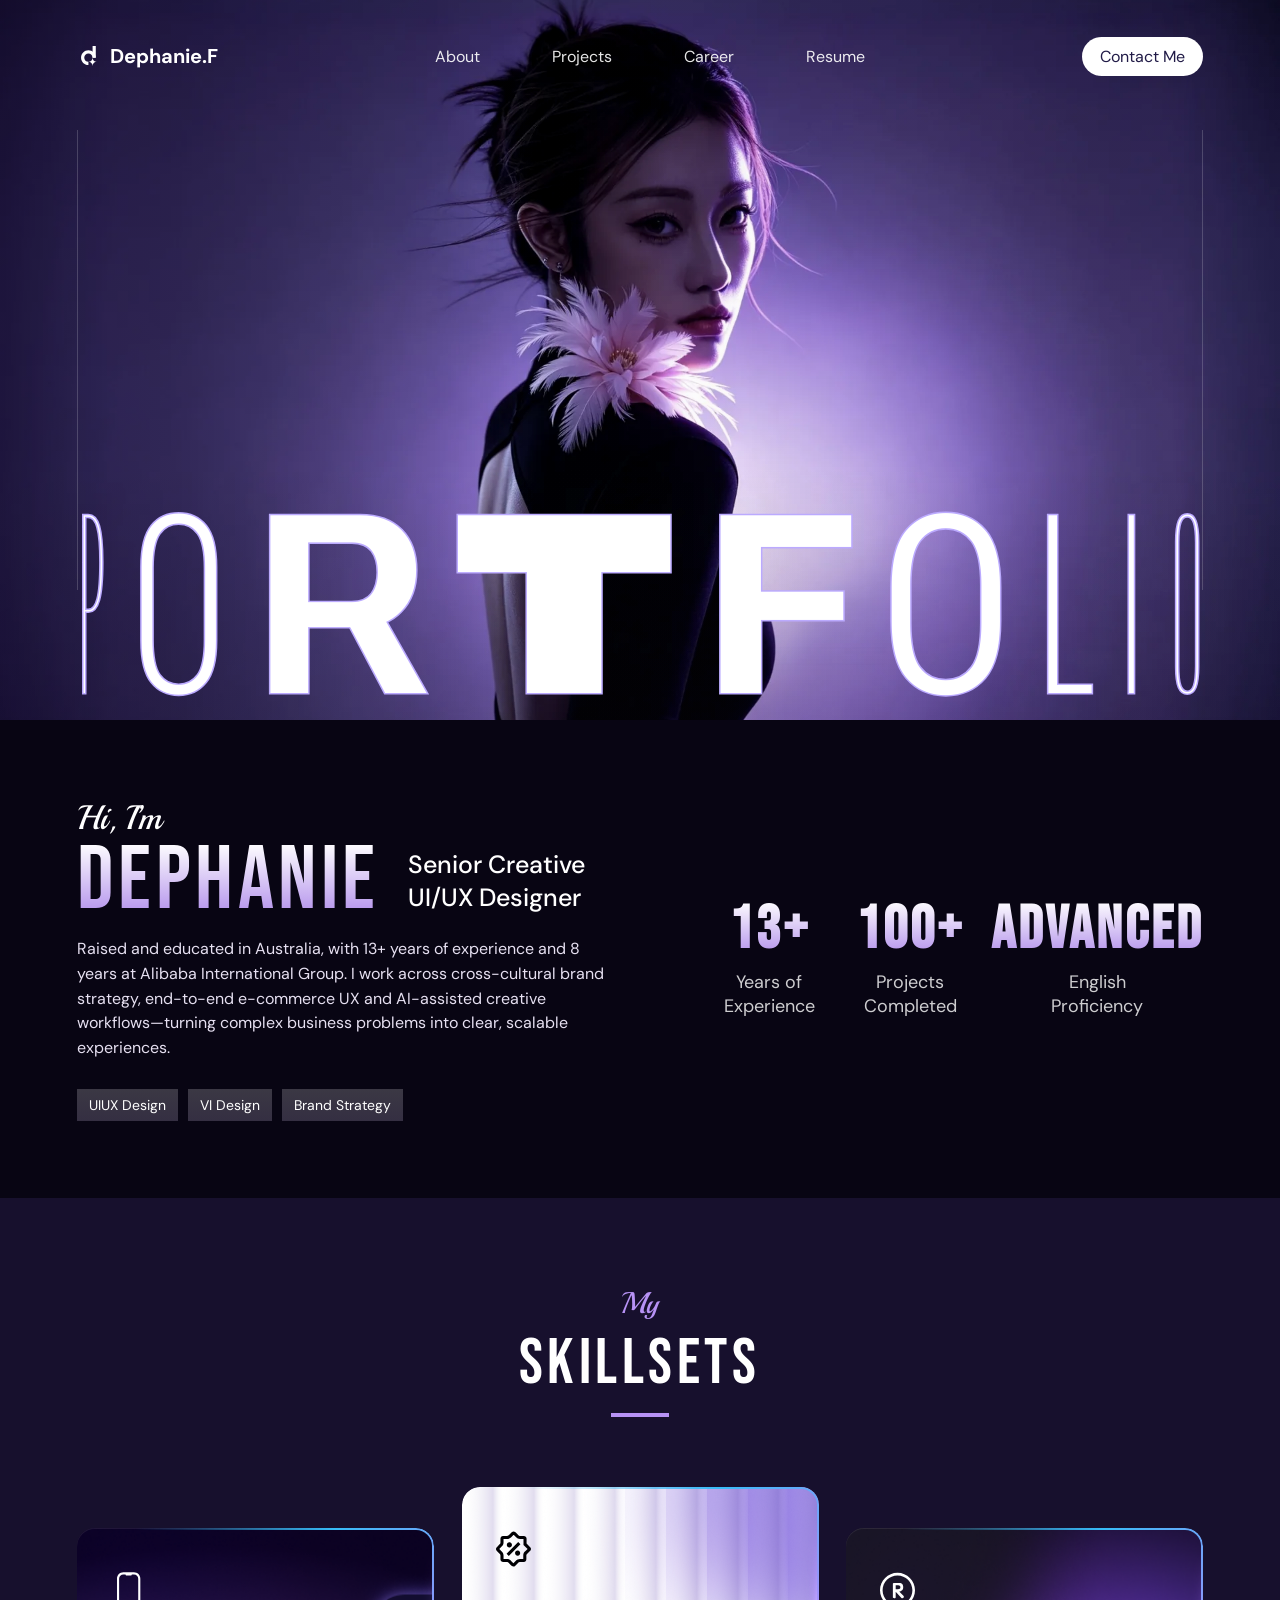
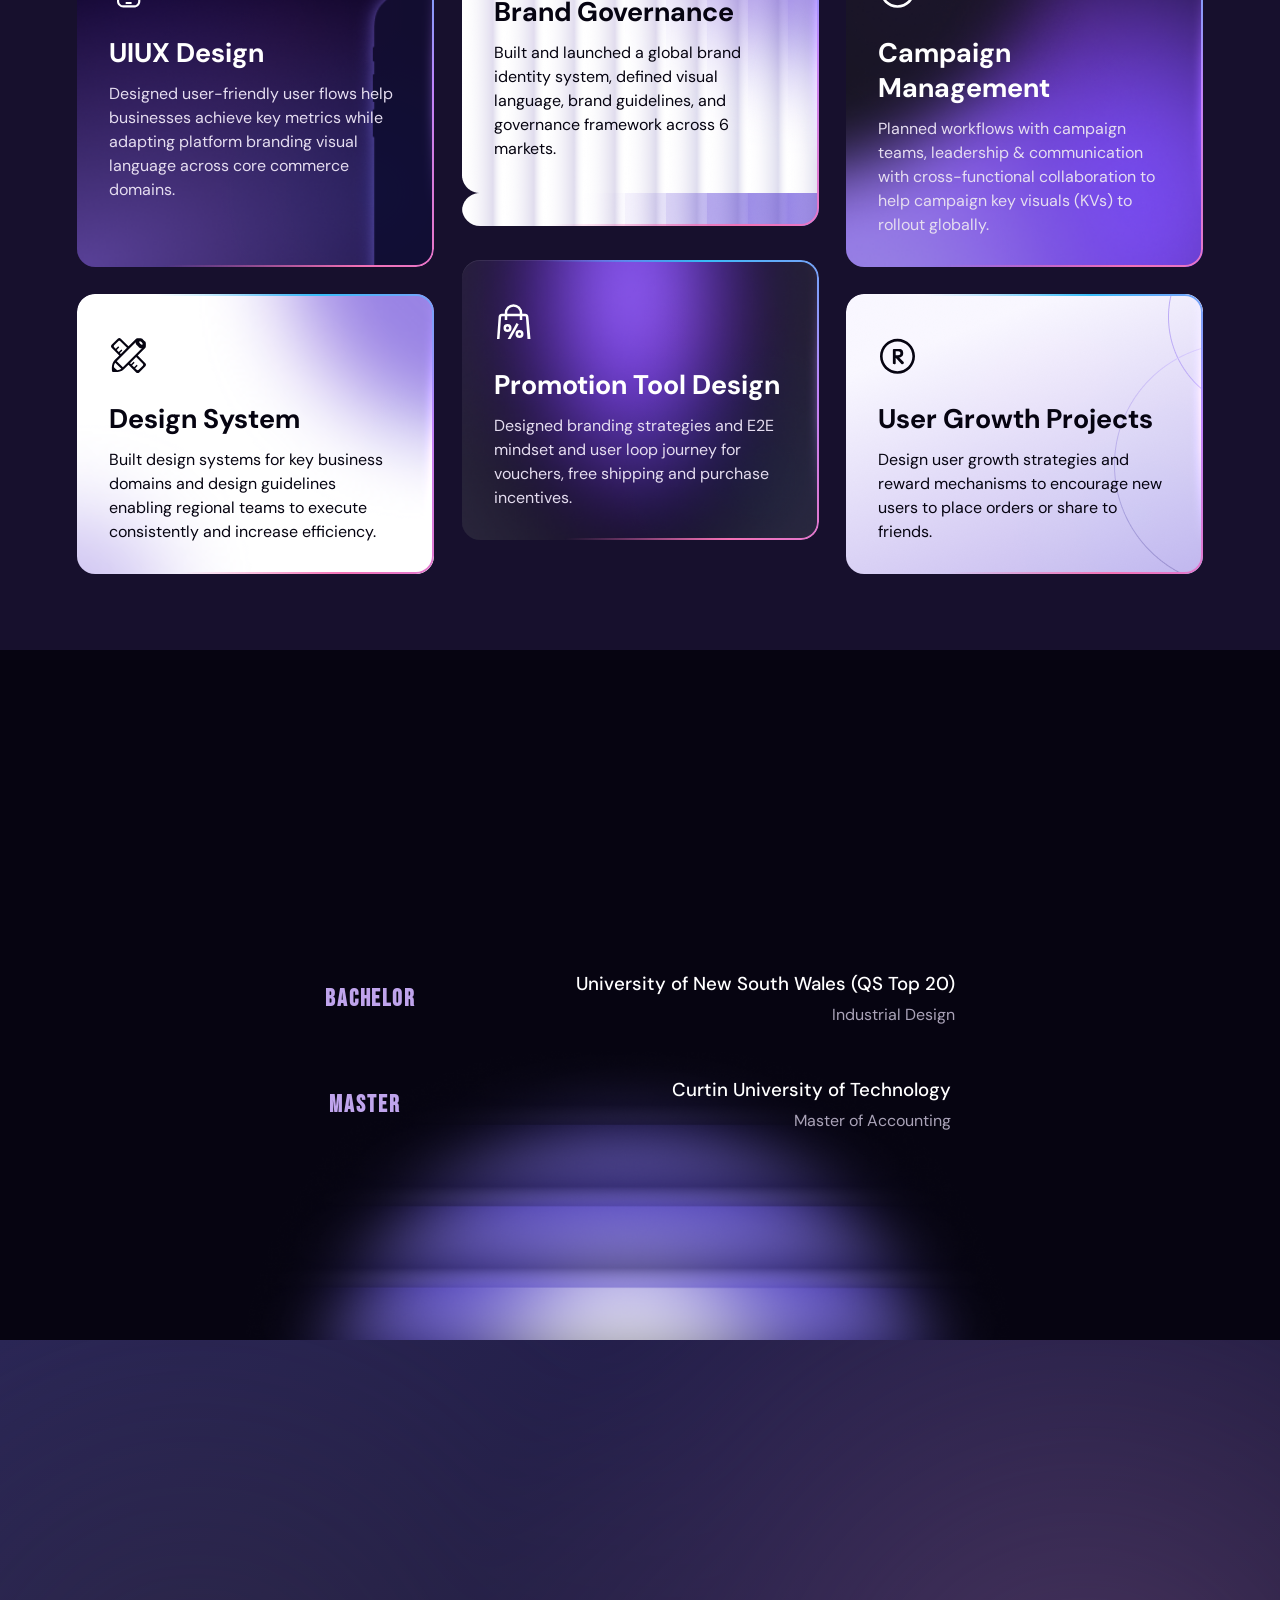
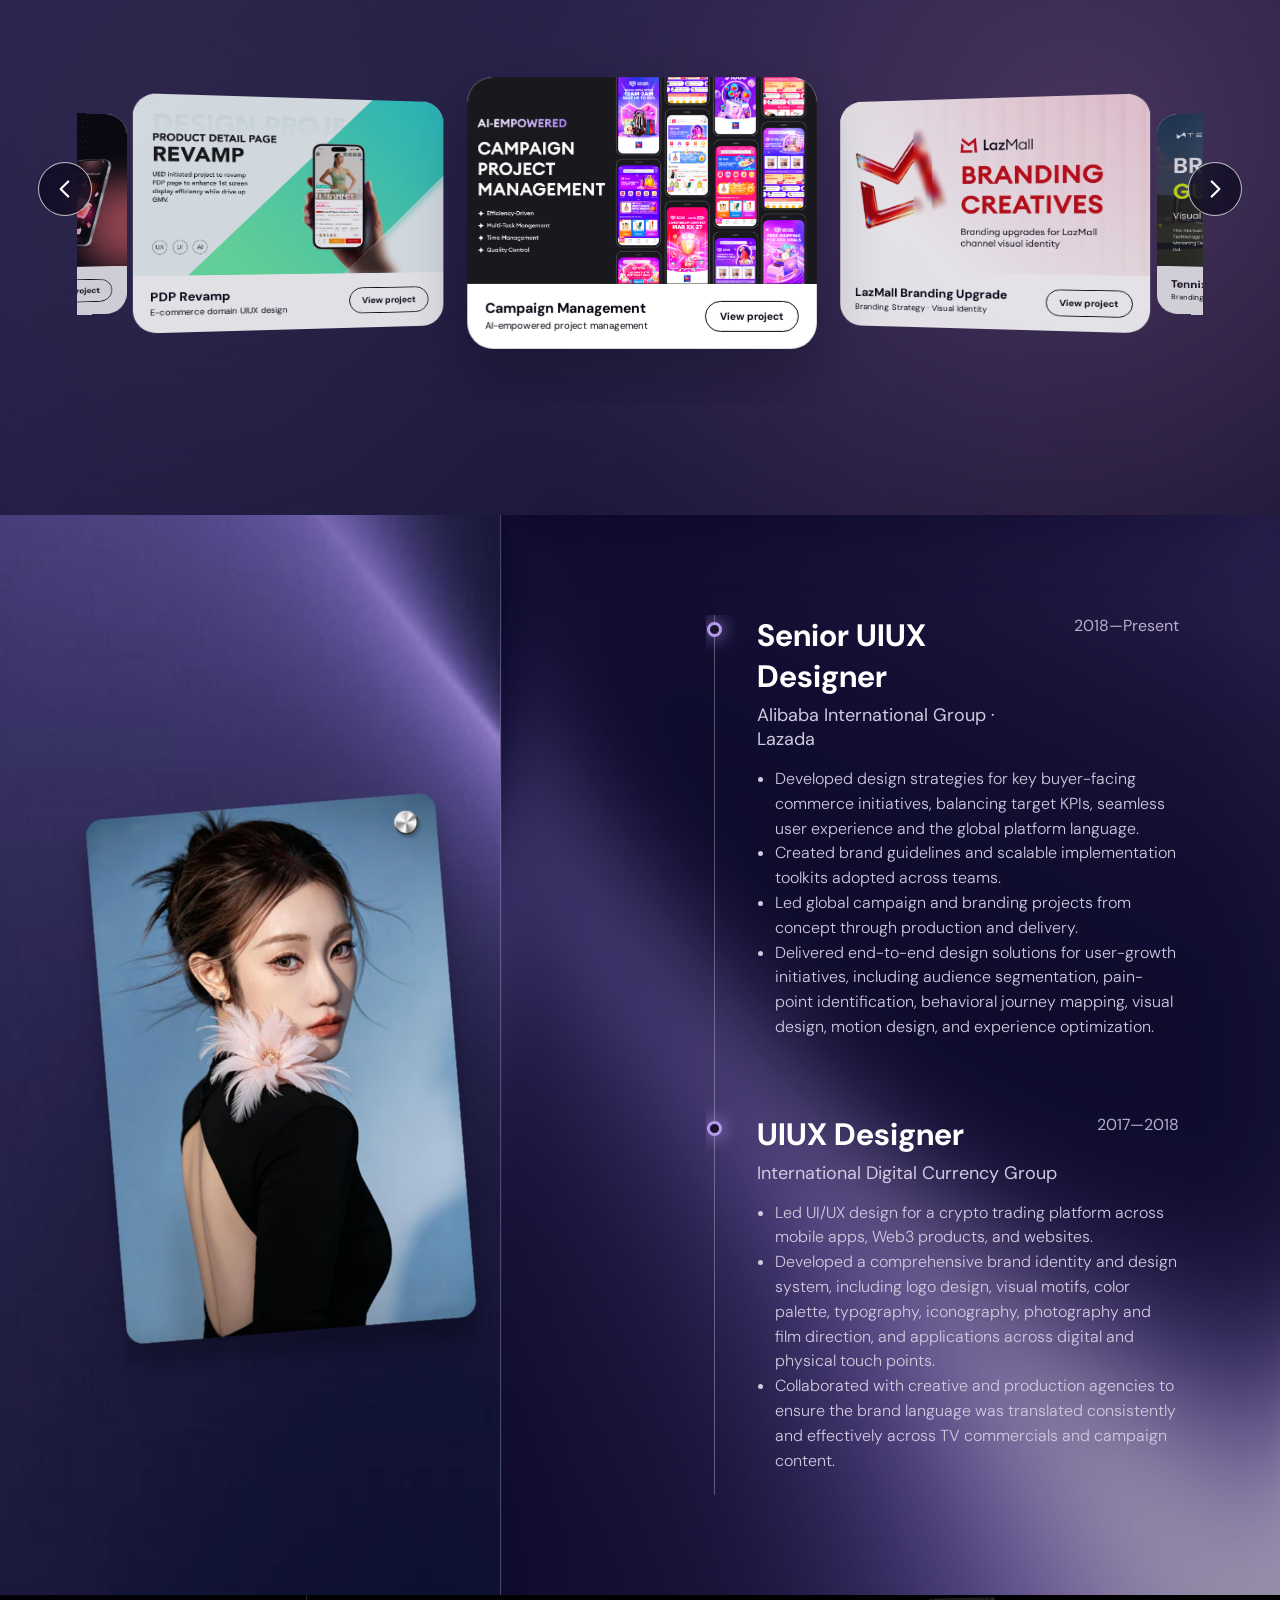
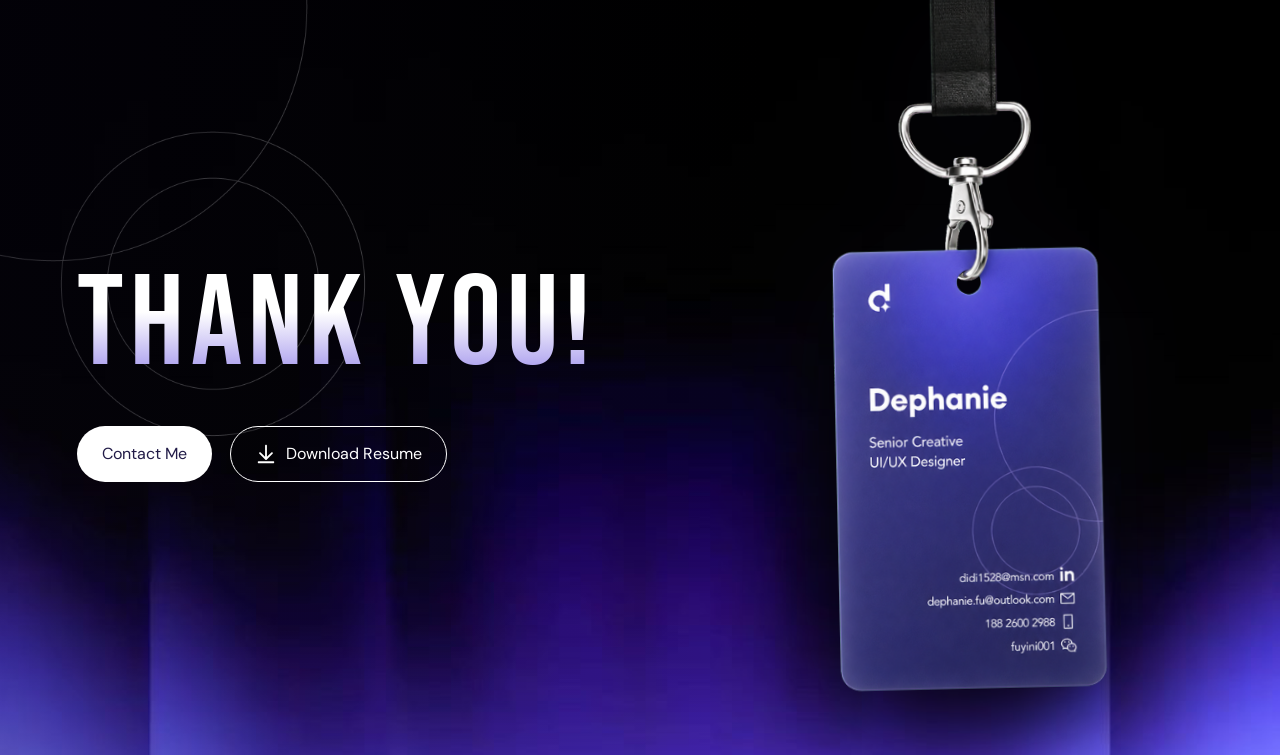
==== index.html @ 7387eae6 "Publish Dephanie portfolio" ====
<!doctype html>
<html lang="en">
  <head>
    <meta charset="UTF-8" />
    <meta name="viewport" content="width=device-width, initial-scale=1.0" />
    <meta name="theme-color" content="#080513" />
    <title>Dephanie.F — Senior Creative UI/UX Designer</title>
    <link rel="preconnect" href="https://fonts.googleapis.com" />
    <link rel="preconnect" href="https://fonts.gstatic.com" crossorigin />
    <link rel="preload" href="assets/hero.webp" as="image" fetchpriority="high" />
    <link href="https://fonts.googleapis.com/css2?family=Bebas+Neue&family=DM+Sans:wght@300;400;500;600;700&family=Playball&family=Roboto+Flex:opsz,wdth,wght@8..144,25..151,100..1000&display=swap" rel="stylesheet" />
    <link rel="stylesheet" href="src/styles.css?v=20260901-3" />
    <link rel="stylesheet" href="src/border-glow.css?v=20260831" />
  </head>
  <body>
    <main>
      <header class="hero" id="top">
        <nav class="nav shell">
          <a class="brand" href="#top"><img src="assets/mark.svg" alt="" />Dephanie.F</a>
          <div class="nav-links"><a href="#about">About</a><a href="#projects">Projects</a><a href="#career">Career</a><a href="#education">Resume</a></div>
          <a class="button light compact js-email-compose" href="#contact-compose" role="button">Contact Me</a>
        </nav>
        <div class="hero-photo" aria-hidden="true"><video class="hero-video" muted loop playsinline preload="metadata" poster="assets/hero.webp"><source src="assets/hero-motion.mp4" type="video/mp4" /></video></div><div class="frame-lines" aria-hidden="true"></div>
        <div class="text-pressure-shell shell" aria-label="Portfolio">
          <h1 class="text-pressure-title" data-text-pressure="Portfolio"></h1>
        </div>
      </header>

      <section class="about shell" id="about">
        <div class="about-copy">
          <p class="script">Hi, I’m</p>
          <div class="name-row"><h1>DEPHANIE</h1><h3>Senior Creative<br />UI/UX Designer</h3></div>
          <p>Raised and educated in Australia, with 13+ years of experience and 8 years at Alibaba International Group. I work across cross-cultural brand strategy, end-to-end e-commerce UX and AI-assisted creative workflows—turning complex business problems into clear, scalable experiences.</p>
          <div class="tags"><span>UIUX Design</span><span>VI Design</span><span>Brand Strategy</span></div>
        </div>
        <div class="stats"><div><b>13+</b><span>Years of<br />Experience</span></div><div><b>100+</b><span>Projects<br />Completed</span></div><div><b class="wide">ADVANCED</b><span>English<br />Proficiency</span></div></div>
      </section>

      <section class="skills section-pad">
        <div class="aurora-container" aria-hidden="true"></div>
        <div class="section-title"><span>My</span><h2>SKILLSETS</h2><i></i></div>
        <div class="skills-grid shell">
          <article class="skill-card"><img src="assets/icon-uiux.svg" alt="" width="40" height="40" loading="lazy" decoding="async" /><h3>UIUX Design</h3><p>Designed user-friendly user flows help businesses achieve key metrics while adapting platform branding visual language across core commerce domains.</p></article>
          <article class="skill-card"><img src="assets/icon-brand.svg" alt="" width="40" height="40" loading="lazy" decoding="async" /><h3>Brand Governance</h3><p>Built and launched a global brand identity system, defined visual language, brand guidelines, and governance framework across 6 markets.</p></article>
          <article class="skill-card"><img src="assets/icon-projects.svg" alt="" width="40" height="40" loading="lazy" decoding="async" /><h3>Campaign Management</h3><p>Planned workflows with campaign teams, leadership &amp; communication with cross-functional collaboration to help campaign key visuals (KVs) to rollout globally.</p></article>
          <article class="skill-card"><img src="assets/icon-system.svg" alt="" width="40" height="40" loading="lazy" decoding="async" /><h3>Design System</h3><p>Built design systems for key business domains and design guidelines enabling regional teams to execute consistently and increase efficiency.</p></article>
          <article class="skill-card"><img src="assets/icon-promo.svg" alt="" width="40" height="40" loading="lazy" decoding="async" /><h3>Promotion Tool Design</h3><p>Designed branding strategies and E2E mindset and user loop journey for vouchers, free shipping and purchase incentives.</p></article>
          <article class="skill-card"><img src="assets/icon-projects.svg" alt="" width="40" height="40" loading="lazy" decoding="async" /><h3>User Growth Projects</h3><p>Design user growth strategies and reward mechanisms to encourage new users to place orders or share to friends.</p></article>
        </div>
      </section>

      <section class="education section-pad" id="education">
        <div class="section-title"><span>My</span><h2>EDUCATION</h2><i></i></div>
        <div class="education-list shell"><article><strong>BACHELOR</strong><div><h3>University of New South Wales (QS Top 20)</h3><p>Industrial Design</p></div></article><article><strong>MASTER</strong><div><h3>Curtin University of Technology</h3><p>Master of Accounting</p></div></article></div><div class="education-glow"></div>
      </section>

      <section class="projects section-pad" id="projects">
        <div class="section-title"><span>My</span><h2>PROJECTS</h2><i></i></div>
        <div class="project-grid shell">
          <article class="project-card"><div class="project-showcase project-showcase-image"><img class="project-cover-image" src="assets/project-pdp-revamp-cover.png" alt="PDP Revamp project" width="650" height="384" loading="lazy" decoding="async" /></div><div class="project-meta"><div><h3>PDP Revamp</h3><p>E-commerce domain UIUX design</p></div><a href="project-pdp.html">View project</a></div></article>
          <article class="project-card"><div class="project-showcase project-showcase-image"><img class="project-cover-image" src="assets/project-campaign-cover.png" alt="AI-empowered campaign management project" width="650" height="384" loading="lazy" decoding="async" /></div><div class="project-meta"><div><h3>Campaign Management</h3><p>AI-empowered project management</p></div><a href="project-campaign.html">View project</a></div></article>
          <article class="project-card"><div class="project-showcase project-showcase-image"><img class="project-cover-image project-cover-contain" src="assets/project-lazmall-cover.webp" alt="LazMall branding upgrade project" width="650" height="384" loading="lazy" decoding="async" /></div><div class="project-meta"><div><h3>LazMall Branding Upgrade</h3><p>Branding Strategy · Visual Identity</p></div><a href="project-lazmall.html">View project</a></div></article>
          <article class="project-card"><div class="project-showcase project-showcase-image"><img class="project-cover-image" src="assets/project-tennix-cover.png" alt="Tennix branding guidelines project" width="650" height="384" loading="lazy" decoding="async" /></div><div class="project-meta"><div><h3>Tennix Branding Guidelines</h3><p>Branding Visual Identity System</p></div><a href="project-tennix.html">View project</a></div></article>
          <article class="project-card"><div class="project-showcase project-showcase-image"><img class="project-cover-image" src="assets/project-user-growth-cover.png" alt="User Growth invite and rewards project" width="650" height="384" loading="lazy" decoding="async" /></div><div class="project-meta"><div><h3>User Growth Project</h3><p>Referral game product and UIUX design</p></div><a href="project-ug.html">View project</a></div></article>
        </div>
      </section>

      <section class="career" id="career"><div class="career-shell shell">
        <div class="portrait-wrap"><img src="assets/portrait-001.webp" alt="Dephanie portrait" width="616" height="847" loading="lazy" decoding="async" /></div>
        <div class="timeline"><div class="section-title"><span>My</span><h2>CAREER JOURNEY</h2><i></i></div><div class="timeline-scroll">
          <article class="job"><span class="dot"></span><div class="job-head"><div><h3>Senior UIUX Designer</h3><p>Alibaba International Group · Lazada</p></div><time>2018—Present</time></div><ul><li>Developed design strategies for key buyer-facing commerce initiatives, balancing target KPIs, seamless user experience and the global platform language.</li><li>Created brand guidelines and scalable implementation toolkits adopted across teams.</li><li>Led global campaign and branding projects from concept through production and delivery.</li><li>Delivered end-to-end design solutions for user-growth initiatives, including audience segmentation, pain-point identification, behavioral journey mapping, visual design, motion design, and experience optimization.</li></ul></article>
          <article class="job"><span class="dot"></span><div class="job-head"><div><h3>UIUX Designer</h3><p>International Digital Currency Group</p></div><time>2017—2018</time></div><ul><li>Led UI/UX design for a crypto trading platform across mobile apps, Web3 products, and websites.</li><li>Developed a comprehensive brand identity and design system, including logo design, visual motifs, color palette, typography, iconography, photography and film direction, and applications across digital and physical touch points.</li><li>Collaborated with creative and production agencies to ensure the brand language was translated consistently and effectively across TV commercials and campaign content.</li></ul></article>
          <article class="job"><span class="dot"></span><div class="job-head"><div><h3>UIUX Designer</h3><p>Passfeed App HK</p></div><time>2015—2017</time></div><ul><li>Led end-to-end UI/UX design for an online food-ordering platform across mobile apps and web experiences.</li><li>Designed core product pages and key user-facing channels from initial concept and user-flow development through prototyping and final delivery.</li><li>Developed a comprehensive brand identity and design system, including the logo, visual language, color palette, typography, iconography, photography, and applications across digital and physical touch points.</li></ul></article>
          <article class="job"><span class="dot"></span><div class="job-head"><div><h3>Visual / Product Designer</h3><p>Zerolemon LLC USA</p></div><time>2013—2015</time></div><ul><li>Developed a comprehensive brand identity and design system, including logo design, visual language, color palette, typography, iconography, photography, and TV commercial direction.</li><li>Designed offline marketing collateral, including campaign posters, brochures, catalogues, and other print materials.</li><li>Created digital marketing assets across social media, email campaigns, websites, and display banners.</li><li>Collaborated with creative and production agencies to ensure consistent and effective brand expression across advertising campaigns, creative assets, and short-form video content.</li></ul></article>
          <article class="job"><span class="dot"></span><div class="job-head"><div><h3>Marketing Assistant</h3><p>KPMG Advisory China</p></div><time>2012—2013</time></div><ul><li>Designed corporate marketing and communication materials, including presentation decks, brochures, and promotional assets.</li><li>Provided English interpretation and communication support for international delegates.</li><li>Managed end-to-end conference planning and delivery, including venue sourcing and booking, budgeting and cost control, agenda development, vendor coordination, attendee management, marketing support, on-site execution, and post-event follow-up.</li></ul></article>
        </div></div>
      </div></section>

      <footer class="contact"><div class="contact-copy shell"><h2>THANK YOU!</h2><div><a class="button light js-email-compose" href="#contact-compose" role="button">Contact Me</a><a class="button ghost" href="assets/CV_Dephanie_2026.pdf" download="CV_Dephanie_2026.pdf"><img src="assets/icon-download.svg" alt="" width="22" height="22" />Download Resume</a></div></div><div class="contact-lanyard" aria-label="Interactive Dephanie portfolio card"><img class="contact-card" src="assets/workcard.png" alt="Dephanie portfolio card" width="534" height="871" loading="lazy" decoding="async" draggable="false" /></div></footer>
      <dialog class="email-dialog" id="email-dialog" aria-labelledby="email-dialog-title">
        <form class="email-form" id="email-form">
          <div class="email-form-head"><div><span>Let’s connect</span><h2 id="email-dialog-title">Send an email</h2></div><button class="email-close" type="button" aria-label="Close email form">×</button></div>
          <label>From<input id="email-from" name="from" type="email" autocomplete="email" placeholder="your@email.com" required /></label>
          <label>To<input id="email-to" name="to" type="email" value="dephanie.fu@outlook.com" readonly /></label>
          <label>Subject<input id="email-subject" name="subject" type="text" autocomplete="off" placeholder="Project enquiry" required /></label>
          <label>Message<textarea id="email-message" name="message" rows="7" placeholder="Write your message…" required></textarea></label>
          <div class="email-attachment-row"><label class="email-file-button" for="email-files">＋ Add attachment</label><input id="email-files" name="attachments" type="file" multiple /><span id="email-file-status" aria-live="polite">No files selected</span></div>
          <p class="email-helper" id="email-helper">Your default mail or share app will complete the send securely.</p>
          <div class="email-actions"><button class="button ghost email-cancel" type="button">Cancel</button><button class="button light email-send" type="submit">Send email</button></div>
        </form>
      </dialog>
    </main>
    <script src="src/text-pressure.js?v=20260831" defer></script>
    <script src="src/aurora.js?v=20260831" defer></script>
    <script src="src/lanyard.js?v=20260831" defer></script>
    <script src="src/reveal.js?v=20260901-2" defer></script>
    <script src="src/gradient-carousel.js?v=20260901-4" defer></script>
    <script src="src/chroma-card.js?v=20260831" defer></script>
    <script src="src/email-compose.js?v=20260831" defer></script>
    <script src="src/hero-video.js?v=20260831" defer></script>
    <script src="src/border-glow.js?v=20260831" defer></script>
  </body>
</html>
---- src/styles.css ----
:root { color-scheme: dark; font-family:'Euclid Circular A','DM Sans',sans-serif; color:#fff; background:#080513; --lavender:#b792f5; --violet:#49398a; --ink:#080513; }
* { box-sizing: border-box; }
html { scroll-behavior: smooth; }
body { margin:0; min-width:320px; background:var(--ink); }
a { color:inherit; text-decoration:none; }
button { font:inherit; }
.shell { width:min(1680px, calc(100% - 12vw)); margin-inline:auto; }
.section-pad { padding:90px 0 110px; }

.hero { height: min(56.25vw, 1080px); min-height:620px; position:relative; overflow:hidden; background:#21153d; }
.hero-photo { position:absolute; inset:-4% 0 0; overflow:hidden; background:url('../assets/hero.webp') center 21%/cover no-repeat; filter:saturate(.88) contrast(1.02); }
.hero-video { width:100%; height:100%; display:block; object-fit:cover; object-position:center 21%; }
.hero:after { content:''; position:absolute; inset:0; background:linear-gradient(90deg,rgba(28,14,59,.45),transparent 42%,rgba(28,14,59,.08)),linear-gradient(0deg,rgba(8,5,19,.22),transparent 35%); }
.nav { height:112px; display:flex; align-items:center; justify-content:space-between; position:relative; z-index:4; }
.brand { font-weight:700; font-size:20px; display:flex; align-items:center; gap:9px; }
.brand img { width:24px; height:24px; }
.nav-links { display:flex; gap:72px; font-family:'Euclid Circular A','DM Sans',sans-serif; font-size:16px; }
.nav-links a { opacity:.9; transition:.2s; }
.nav-links a:hover { opacity:1; transform:translateY(-2px); }
.button { border:1px solid transparent; border-radius:999px; padding:16px 24px; display:inline-flex; align-items:center; justify-content:center; gap:9px; cursor:pointer; transition:.2s; }
.button:hover { transform:translateY(-2px); }
.button.light { color:#211b47; background:#fff; }
.button.compact { padding:8px 17px; font-size:16px; }
.button.ghost { color:#fff; border-color:#fff; background:transparent; }
.button img { width:22px; height:22px; }
.frame-lines { position:absolute; z-index:2; inset:18% 6% 18%; border-inline:1px solid rgba(255,255,255,.18); }
.text-pressure-shell { position:absolute; z-index:3; left:6vw; right:6vw; bottom:-38px; height:300px; pointer-events:none; }
.text-pressure-title { align-items:center; color:#fff; display:flex; font-family:'Roboto Flex',sans-serif; font-size:36px; font-weight:100; height:100%; justify-content:space-between; line-height:1; margin:0; text-align:center; text-transform:uppercase; transform-origin:center top; user-select:none; white-space:nowrap; width:100%; }
.text-pressure-title span { color:#fff; display:inline-block; position:relative; }
.text-pressure-title span::after { color:transparent; content:attr(data-char); left:0; position:absolute; top:0; z-index:-1; -webkit-text-stroke:3px #bbaafe; }

.about { min-height:478px; display:grid; grid-template-columns:1.1fr 1fr; gap:7vw; align-items:center; padding-block:65px; }
.script { margin:0; font-family:'Playball',cursive; font-size:34px; }
.name-row { display:flex; align-items:center; gap:48px; margin:3px 0 16px; }
.name-row h1 { font-family:'Bebas Neue'; font-size:clamp(72px,7vw,100px); font-weight:400; line-height:.88; letter-spacing:.05em; margin:0; background:linear-gradient(#fff,#ad89ea); color:transparent; background-clip:text; }
.name-row h3 { margin:0; font-size:25px; font-weight:500; white-space:nowrap; transform:translateX(-20px); }
.about-copy>p:not(.script) { max-width:750px; font-family:'Euclid Circular A','DM Sans',sans-serif; line-height:1.55; font-size:16px; color:#e6e0f1; }
.tags { display:flex; gap:10px; margin-top:28px; }
.tags span { padding:7px 12px; font-size:14px; background:linear-gradient(#ffffff35,#e0d3f735); }
.stats { display:grid; grid-template-columns:repeat(3,1fr); text-align:center; gap:20px; }
.stats div { display:flex; flex-direction:column; align-items:center; gap:10px; }
.stats b { font-family:'Bebas Neue'; font-size:60px; line-height:1; letter-spacing:.05em; background:linear-gradient(#fff,#ad89ea); color:transparent; background-clip:text; }
.stats b.wide { font-size:60px; padding-top:0; }
.stats span { color:#ffffffcc; font-size:18px; }

.section-title { display:flex; flex-direction:column; align-items:center; text-align:center; width:max-content; margin:0 auto 76px; }
.section-title span { color:var(--lavender); font:30px/1 'Playball'; margin-bottom:14px; }
.section-title h2 { margin:0; font:64px/1 'Bebas Neue'; letter-spacing:.07em; }
.section-title i { display:block; width:58px; height:4px; background:var(--lavender); margin:17px auto 0; }
.skills { background:#17102d; isolation:isolate; overflow:hidden; position:relative; }
.aurora-container { height:100%; inset:0; position:absolute; width:100%; z-index:0; }
.aurora-container canvas { display:block; height:100%; width:100%; }
.skills>.section-title,.skills>.skills-grid { position:relative; z-index:1; }
.skills-grid { display:grid; grid-template-columns:repeat(3,1fr); gap:28px; max-width:1420px; }
.skill-card { --reveal-base-y:0px; contain:layout paint style; min-height:260px; padding:42px 32px 30px; border-radius:18px; overflow:hidden; position:relative; background:radial-gradient(circle at 15% 110%,#594198,#321f5d 50%,#100726); box-shadow:inset 0 1px rgba(255,255,255,.08); }
.skill-card:nth-child(even) { transform:translateY(54px); background:radial-gradient(circle at 80% -20%,#514d7b,#29253b 60%); }
.skill-card:nth-child(1) { --reveal-base-y:35px; background-image:url('../assets/card-a.png'); transform:translateY(35px); }
.skill-card:nth-child(2) { --reveal-base-y:-6px; background-image:url('../assets/card-b.png'); transform:translateY(-6px); }
.skill-card:nth-child(3) { --reveal-base-y:35px; background-image:url('../assets/card-c.png'); transform:translateY(35px); }
.skill-card:nth-child(4) { --reveal-base-y:34px; background-image:url('../assets/card-d.png'); transform:translateY(34px); }
.skill-card:nth-child(5) { background-image:url('../assets/card-e.png'); }
.skill-card:nth-child(6) { --reveal-base-y:34px; background-image:url('../assets/card-f.png'); transform:translateY(34px); }
.skill-card { background-position:center; background-repeat:no-repeat; background-size:cover; }
.skill-card:nth-child(2) h3, .skill-card:nth-child(2) p,
.skill-card:nth-child(4) h3, .skill-card:nth-child(4) p,
.skill-card:nth-child(6) h3, .skill-card:nth-child(6) p { color:#060411; }
.skill-card:nth-child(2)>img { filter:brightness(0) saturate(100%) invert(3%) sepia(15%) saturate(1748%) hue-rotate(210deg) brightness(90%) contrast(108%); }
.skill-card:nth-child(3)>img { filter:brightness(0) invert(1); }
.skill-card img { width:40px; height:40px; object-fit:contain; }
.skill-card h3 { font-size:27px; margin:20px 0 12px; }
.skill-card p { color:#e5ddf0; line-height:1.5; margin:0; }

.education { position:relative; min-height:690px; overflow:hidden; background:#07030f url('../assets/04-education.png') center/cover no-repeat; }
.education-list { max-width:1280px; position:relative; z-index:2; }
.education-list article { align-items:center; column-gap:160px; display:grid; grid-template-columns:max-content max-content; margin:0 auto; max-width:100%; padding:26px 0; width:max-content; }
.education-list article:nth-child(2) { grid-template-columns:max-content 1fr; width:622px; }
.education-list article>div { justify-self:end; max-width:100%; text-align:right; width:max-content; }
.education-list strong { color:#bfa4ec; font-family:'Bebas Neue'; font-size:24px; justify-self:start; letter-spacing:.08em; max-width:100%; width:max-content; }
.education-list h3 { font-weight:500; margin:0 0 8px auto; max-width:100%; width:max-content; }
.education-list p { color:#aaa3b8; margin:0 0 0 auto; max-width:100%; width:max-content; }
.education-glow { display:none; }

.projects { background:linear-gradient(135deg,#292557,#16112f); isolation:isolate; overflow:hidden; position:relative; }
.projects>.section-title,.projects>.project-grid { position:relative; z-index:2; }
.project-gradient-bg { background:radial-gradient(circle at 22% 50%,rgba(105,72,210,.42),transparent 42%),radial-gradient(circle at 78% 52%,rgba(64,30,126,.5),transparent 46%); filter:blur(34px); inset:-12%; opacity:.72; pointer-events:none; position:absolute; transition:background 1s cubic-bezier(.22,1,.36,1); z-index:0; }
.project-grid { -webkit-overflow-scrolling:touch; cursor:grab; display:grid; grid-auto-columns:minmax(350px,calc((100% - 56px)/3)); grid-auto-flow:column; gap:28px; overflow-x:auto; overscroll-behavior-inline:contain; padding:42px 0 56px; perspective:1200px; scroll-behavior:auto; scroll-padding-inline:4%; scroll-snap-type:inline proximity; scrollbar-color:#b792f5 rgba(255,255,255,.12); scrollbar-width:thin; touch-action:pan-y pinch-zoom; }
.project-grid.is-dragging { cursor:grabbing; scroll-snap-type:none; user-select:none; }
.project-carousel-button { align-items:center; appearance:none; backdrop-filter:blur(14px); background:rgba(10,6,29,.68); border:1px solid rgba(255,255,255,.72); border-radius:50%; color:#fff; cursor:pointer; display:flex; height:54px; justify-content:center; padding:0; position:absolute; top:58%; transform:translateY(-50%); transition:background .2s ease,border-color .2s ease,transform .2s ease; width:54px; z-index:6; }
.project-carousel-button--previous { left:clamp(14px,3vw,54px); }
.project-carousel-button--next { right:clamp(14px,3vw,54px); }
.project-carousel-button svg { fill:none; height:26px; stroke:currentColor; stroke-linecap:round; stroke-linejoin:round; stroke-width:2; width:26px; }
.project-carousel-button:hover { background:rgba(114,72,232,.92); border-color:#d9c8ff; transform:translateY(-50%) scale(1.06); }
.project-carousel-button:active { transform:translateY(-50%) scale(.96); }
.project-carousel-button:focus-visible { outline:3px solid #b792f5; outline-offset:4px; }
.project-grid::-webkit-scrollbar { height:8px; }
.project-grid::-webkit-scrollbar-track { background:rgba(255,255,255,.12); border-radius:999px; }
.project-grid::-webkit-scrollbar-thumb { background:#b792f5; border-radius:999px; }
.project-card { aspect-ratio:650/505; backface-visibility:hidden; background:#fff; border-radius:26px; color:#060411; contain:layout paint style; cursor:pointer; display:grid; grid-template-rows:76% 24%; overflow:hidden; scroll-snap-align:center; transform-origin:center; transform-style:preserve-3d; transition:filter .28s ease,opacity .18s linear; }
.project-card.is-active { filter:drop-shadow(0 28px 32px rgba(4,2,20,.3)); }
.project-card:focus-visible { outline:3px solid #b792f5; outline-offset:5px; }
.project-showcase { background:#ebf5f6; overflow:hidden; position:relative; }
.project-showcase-image { background:#ebf5f6; }
.project-cover-image { display:block; height:100%; object-fit:cover; width:100%; }
.project-cover-contain { background:#fff; object-fit:contain; }
.project-watermark { background:linear-gradient(#daecec,#ebf5f6); background-clip:text; color:transparent; font-size:clamp(28px,3.1vw,54px); font-weight:700; left:5.8%; line-height:.8; position:absolute; top:8%; white-space:nowrap; }
.project-diagonal { background:linear-gradient(180deg,#21c5ce 0%,#6ae9a4 81%); height:190%; position:absolute; right:4%; top:-45%; transform:rotate(45deg); width:36%; }
.project-art { bottom:-3%; height:96%; position:absolute; right:0; width:53%; z-index:2; }
.project-art>img { height:100%; object-fit:contain; width:100%; }
.project-art-pdp img:first-child { height:58%; left:18%; position:absolute; top:20%; width:28%; z-index:2; }
.project-art-pdp img:last-child { height:95%; object-fit:contain; position:absolute; right:-5%; top:4%; width:73%; }
.project-summary { left:5.8%; position:absolute; top:17%; width:39%; z-index:3; }
.project-summary strong,.project-summary b { display:block; line-height:1; }
.project-summary strong { font-size:clamp(10px,.9vw,18px); }
.project-summary b { font-size:clamp(21px,2vw,38px); margin-top:4px; }
.project-summary p { display:-webkit-box; font-size:clamp(8px,.65vw,12px); line-height:1.35; margin-top:10px; overflow:hidden; -webkit-box-orient:vertical; -webkit-line-clamp:4; }
.project-tags { bottom:8%; display:flex; gap:7px; left:5.8%; position:absolute; z-index:4; }
.project-tags span { align-items:center; border:1px solid #121212; border-radius:50%; display:flex; font-size:10px; height:25px; justify-content:center; width:25px; }
.project-meta { align-items:center; display:flex; justify-content:space-between; padding:0 18px; }
.project-meta h3 { font-size:clamp(14px,1.1vw,24px); line-height:1.05; margin:0 0 5px; }
.project-meta p { color:#060411; font-size:clamp(9px,.75vw,16px); line-height:1.1; margin:0; }
.project-meta a { border:1px solid #060411; border-radius:99px; flex:0 0 auto; font-size:clamp(10px,.8vw,17px); font-weight:700; margin-left:10px; padding:8px 14px; }

.career { background:#19132d url('../assets/06-career.png') center/100% 100% no-repeat; height:1080px; min-height:1080px; overflow:hidden; padding:100px 0; }
.career-shell { display:grid; grid-template-columns:minmax(340px,540px) 1fr; gap:7vw; align-items:start; position:relative; padding-top:170px; }
.portrait-wrap { --chroma-blue-x:0px; --chroma-blue-y:0px; --chroma-red-x:0px; --chroma-red-y:0px; --chroma-rx:0deg; --chroma-ry:0deg; --chroma-scale:1; margin-left:0; overflow:visible; perspective:1000px; position:sticky; top:40px; transform-style:preserve-3d; width:432px; }
.portrait-wrap img { display:block; height:608px; object-fit:contain; position:relative; transform:translateX(-12px) rotateX(var(--chroma-rx)) rotateY(var(--chroma-ry)) scale(var(--chroma-scale)); transform-origin:center; transition:filter .4s cubic-bezier(.22,1,.36,1),transform .4s cubic-bezier(.22,1,.36,1); width:432px; z-index:1; }
.portrait-wrap::before,.portrait-wrap::after { background:url('../assets/portrait-001.webp') center/contain no-repeat; content:""; inset:0; mix-blend-mode:screen; opacity:0; pointer-events:none; position:absolute; transition:opacity .4s ease,transform .4s cubic-bezier(.22,1,.36,1); z-index:2; }
.portrait-wrap::before { filter:sepia(1) saturate(8) hue-rotate(300deg); transform:translate(calc(-12px + var(--chroma-red-x)),var(--chroma-red-y)) rotateX(var(--chroma-rx)) rotateY(var(--chroma-ry)) scale(var(--chroma-scale)); }
.portrait-wrap::after { filter:sepia(1) saturate(8) hue-rotate(155deg); transform:translate(calc(-12px + var(--chroma-blue-x)),var(--chroma-blue-y)) rotateX(var(--chroma-rx)) rotateY(var(--chroma-ry)) scale(var(--chroma-scale)); }
.portrait-wrap.is-chroma-active img { filter:contrast(1.035) saturate(1.08); }
.portrait-wrap.is-chroma-active::before { animation:chroma-pulse-red 3s ease-in-out infinite alternate; opacity:.16; }
.portrait-wrap.is-chroma-active::after { animation:chroma-pulse-blue 3s ease-in-out infinite alternate-reverse; opacity:.13; }
@keyframes chroma-pulse-red { from { opacity:.09; } to { opacity:.2; } }
@keyframes chroma-pulse-blue { from { opacity:.07; } to { opacity:.17; } }
.timeline .section-title { align-items:flex-start; left:0; margin:0; position:absolute; text-align:left; top:0; }
.timeline .section-title i { margin-left:0; }
.timeline { margin-bottom:-170px; min-width:0; }
.timeline-scroll { height:880px; overflow-y:auto; overscroll-behavior:contain; padding-right:24px; scrollbar-color:#b799ee rgba(255,255,255,.12); scrollbar-width:thin; transform:translateY(-170px); }
.timeline-scroll::-webkit-scrollbar { width:7px; }
.timeline-scroll::-webkit-scrollbar-track { background:rgba(255,255,255,.12); border-radius:999px; }
.timeline-scroll::-webkit-scrollbar-thumb { background:#b799ee; border-radius:999px; }
.job { padding:0 0 58px 42px; margin-left:8px; position:relative; border-left:1px solid rgba(255,255,255,.3); }
.job:last-child { padding-bottom:0; }
.dot { position:absolute; left:-8px; top:7px; width:15px; height:15px; border:3px solid #b799ee; border-radius:50%; background:#18122c; box-shadow:0 0 18px #b799ee; }
.job-head { display:flex; justify-content:space-between; gap:25px; }
.job h3 { font-size:31px; margin:0 0 6px; }
.job p { margin:0; color:#d1c9df; font-size:18px; }
.job time { color:#b9adc9; white-space:nowrap; }
.job ul { padding-left:18px; color:#d1c9df; line-height:1.55; font-weight:300; }

.contact { min-height:760px; position:relative; overflow:hidden; display:flex; align-items:center; background:#05030a url('../assets/07-contact.png') center/cover no-repeat; }
.contact:after { content:''; position:absolute; inset:0; background:linear-gradient(90deg,rgba(8,4,25,.3),transparent 60%); pointer-events:none; }
.contact-copy { pointer-events:none; position:relative; z-index:2; }
.contact-copy a,.contact-copy button { pointer-events:auto; }
.contact h2 { font:clamp(92px,10vw,140px)/.9 'Bebas Neue'; letter-spacing:.05em; margin:0 0 42px; background:linear-gradient(#fff 38%,#9889ea); color:transparent; background-clip:text; }
.contact-copy>div { display:flex; gap:18px; }
.email-dialog { background:transparent; border:0; color:#fff; max-height:calc(100vh - 32px); max-width:620px; padding:0; width:calc(100% - 32px); }
.email-dialog::backdrop { backdrop-filter:blur(12px); background:rgba(3,2,11,.74); }
.email-form { background:linear-gradient(145deg,rgba(37,27,77,.98),rgba(9,6,24,.98)); border:1px solid rgba(187,170,254,.48); border-radius:28px; box-shadow:0 30px 100px rgba(0,0,0,.55); display:grid; gap:16px; max-height:calc(100vh - 32px); overflow:auto; padding:30px; }
.email-form-head { align-items:flex-start; display:flex; justify-content:space-between; }
.email-form-head span { color:#bbaafe; font-family:'Allura',cursive; font-size:26px; }
.email-form-head h2 { font-size:34px; margin:0; }
.email-close { background:rgba(255,255,255,.08); border:0; border-radius:50%; color:#fff; cursor:pointer; font-size:30px; height:42px; line-height:1; width:42px; }
.email-form>label { color:#dcd5eb; display:grid; font-size:14px; gap:7px; }
.email-form input,.email-form textarea { background:rgba(255,255,255,.07); border:1px solid rgba(255,255,255,.22); border-radius:12px; color:#fff; font:inherit; outline:none; padding:12px 14px; resize:vertical; width:100%; }
.email-form input:focus,.email-form textarea:focus { border-color:#bbaafe; box-shadow:0 0 0 3px rgba(187,170,254,.14); }
.email-form input[readonly] { color:#c8b9f4; }
.email-attachment-row { align-items:center; display:flex; flex-wrap:wrap; gap:12px; }
.email-file-button { border:1px solid rgba(255,255,255,.5); border-radius:999px; cursor:pointer; padding:10px 15px; }
#email-files { height:1px; opacity:0; overflow:hidden; position:absolute; width:1px; }
#email-file-status { color:#aaa3b8; font-size:13px; }
.email-helper { color:#aaa3b8; font-size:12px; line-height:1.45; margin:0; }
.email-actions { display:flex; gap:12px; justify-content:flex-end; }
.email-dialog[open] { animation:email-dialog-in .35s cubic-bezier(.22,1,.36,1); }
@keyframes email-dialog-in { from { opacity:0; transform:translateY(24px) scale(.98); } to { opacity:1; transform:none; } }
.contact-lanyard { aspect-ratio:578/856; cursor:grab; height:96%; position:absolute; right:6%; top:2%; touch-action:none; transform-origin:50% 0; z-index:1; }
.contact-lanyard:active { cursor:grabbing; }
.contact-card { display:block; filter:drop-shadow(0 25px 50px #03020a); height:100%; object-fit:contain; transform:translateY(-12px); user-select:none; width:100%; }

.reveal-item { opacity:0; transform:translate3d(0,calc(var(--reveal-base-y,0px) + 24px),0); transition:opacity .9s cubic-bezier(.22,1,.36,1),transform .9s cubic-bezier(.22,1,.36,1); transition-delay:var(--reveal-delay,0ms); will-change:opacity,transform; }
.skills-grid .skill-card.reveal-item { transform:translate3d(0,calc(var(--reveal-base-y,0px) + 44px),0); transition-duration:1.05s; transition-timing-function:cubic-bezier(.16,1,.3,1); }
.skills-grid .skill-card.reveal-item { opacity:.5; }
.skills-grid .skill-card.reveal-item.is-visible { opacity:1; transform:translate3d(0,var(--reveal-base-y,0px),0); }
.reveal-item.reveal-text { transition-duration:1.15s; }
.reveal-item.is-visible { opacity:1; transform:translate3d(0,var(--reveal-base-y,0px),0); }

@media (max-width: 980px) {
  .shell { width:min(100% - 40px, 760px); }
  .nav-links { display:none; }
  .hero { height:760px; }
  .hero-photo { background-position:58% center; }
  .hero-video { object-position:58% center; }
  .about { grid-template-columns:1fr; gap:56px; }
  .skills-grid { grid-template-columns:1fr 1fr; }
  .project-grid { grid-auto-columns:minmax(320px,80vw); }
  .project-carousel-button { height:48px; top:59%; width:48px; }
  .project-carousel-button--previous { left:10px; }
  .project-carousel-button--next { right:10px; }
  .skill-card { --reveal-base-y:0px; }
  .career-shell { grid-template-columns:1fr; }
  .timeline { margin-bottom:0; }
  .timeline-scroll { height:auto; overflow:visible; padding-right:0; transform:none; }
  .portrait-wrap { position:relative; top:0; width:min(480px,90%); margin:auto; }
  .portrait-wrap img { width:100%; height:auto; transform:none; }
  .portrait-wrap::before,.portrait-wrap::after { display:none; }
  .contact-lanyard { opacity:.43; right:-18%; }
}

@media (max-width: 620px) {
  .hero { min-height:620px; height:100svh; }
  .hero-photo { background-position:60% center; }
  .hero-video { object-position:60% center; }
  .nav { height:86px; }
  .nav .button { display:none; }
  .name-row { display:block; }
  .name-row h3 { font-size:20px; transform:none; }
  .stats { grid-template-columns:1fr; }
  .section-title h2 { font-size:54px; }
  .skills-grid { grid-template-columns:1fr; }
  .project-grid { grid-auto-columns:86vw; }
  .project-carousel-button { height:44px; top:58%; width:44px; }
  .education-list { transform:none; }
  .education-list article { grid-template-columns:1fr; gap:10px; }
  .education-list article:nth-child(2) { grid-template-columns:1fr; width:100%; }
  .education-list article { transform:none; }
  .education-list article>div { transform:none; }
  .education-list strong { transform:none; }
  .career { padding-top:70px; }
  .job { padding-left:24px; }
  .job-head { display:block; }
  .job time { display:block; margin-top:10px; }
  .contact { min-height:620px; }
  .contact h2 { font-size:72px; }
  .contact-copy>div { align-items:flex-start; flex-direction:column; }
  .contact-lanyard { right:-62%; }
  .email-form { border-radius:20px; padding:22px; }
}

@media (prefers-reduced-motion: reduce) { html { scroll-behavior:auto; } * { transition:none!important; } .reveal-item { filter:none!important; opacity:1!important; transform:none!important; } .hero-video { display:none; } }
---- src/border-glow.css ----
.border-glow-card {
  --edge-proximity:0;
  --cursor-angle:45deg;
  --edge-sensitivity:26;
  --color-sensitivity:46;
  --glow-padding:24px;
  --cone-spread:25;
  isolation:isolate;
  overflow:visible;
}

.border-glow-card::before,
.border-glow-card::after,
.border-glow-card>.edge-light {
  border-radius:inherit;
  content:"";
  inset:0;
  opacity:calc((var(--edge-proximity) - var(--color-sensitivity)) / (100 - var(--color-sensitivity)));
  pointer-events:none;
  position:absolute;
  transition:opacity .25s ease-out;
}

.border-glow-card::before {
  background:conic-gradient(from var(--cursor-angle),#c084fc,#f472b6 17%,transparent 34% 66%,#38bdf8 83%,#c084fc);
  padding:2px;
  -webkit-mask:linear-gradient(#000 0 0) content-box,linear-gradient(#000 0 0);
  -webkit-mask-composite:xor;
  mask-composite:exclude;
  z-index:3;
}

.border-glow-card::after {
  background:
    radial-gradient(circle at 18% 20%,rgba(192,132,252,.34),transparent 44%),
    radial-gradient(circle at 82% 78%,rgba(56,189,248,.26),transparent 42%),
    radial-gradient(circle at 60% 25%,rgba(244,114,182,.22),transparent 38%);
  mix-blend-mode:soft-light;
  opacity:calc(.48 * (var(--edge-proximity) - var(--color-sensitivity)) / (100 - var(--color-sensitivity)));
  z-index:1;
}

.border-glow-card>.edge-light {
  inset:calc(var(--glow-padding) * -1);
  mask-image:conic-gradient(from var(--cursor-angle) at center,#000 2.5%,transparent 10%,transparent 90%,#000 97.5%);
  mix-blend-mode:plus-lighter;
  opacity:calc((var(--edge-proximity) - var(--edge-sensitivity)) / (100 - var(--edge-sensitivity)));
  z-index:1;
}

.border-glow-card>.edge-light::before {
  border-radius:inherit;
  box-shadow:
    inset 0 0 0 1px rgba(220,195,255,.95),
    inset 0 0 12px rgba(192,132,252,.48),
    0 0 8px rgba(192,132,252,.58),
    0 0 22px rgba(244,114,182,.32),
    0 0 42px rgba(56,189,248,.2);
  content:"";
  inset:var(--glow-padding);
  position:absolute;
}

.border-glow-card>:not(.edge-light) { position:relative; z-index:2; }
.border-glow-card:not(:hover):not(.sweep-active)::before,
.border-glow-card:not(:hover):not(.sweep-active)::after,
.border-glow-card:not(:hover):not(.sweep-active)>.edge-light { opacity:0; transition:opacity .7s ease-in-out; }

@media (prefers-reduced-motion:reduce) {
  .border-glow-card::before,.border-glow-card::after,.border-glow-card>.edge-light { display:none; }
}
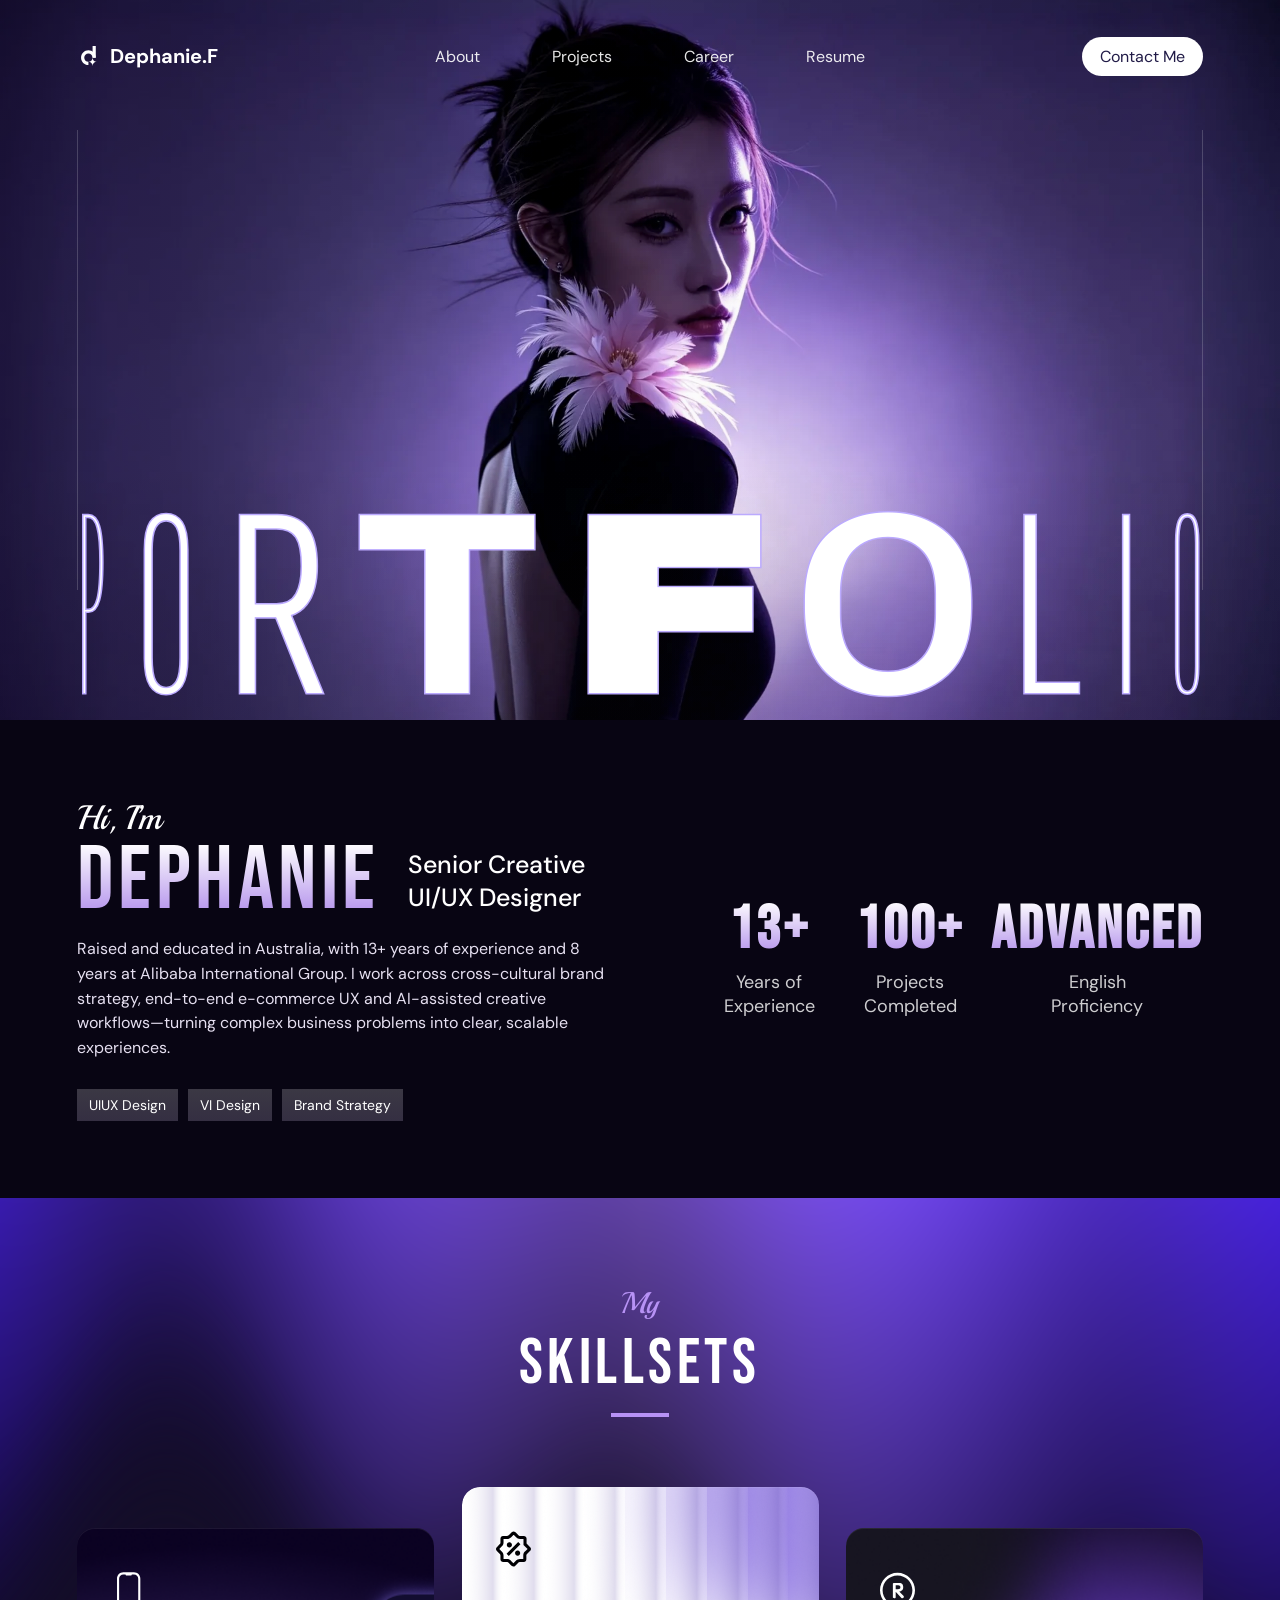
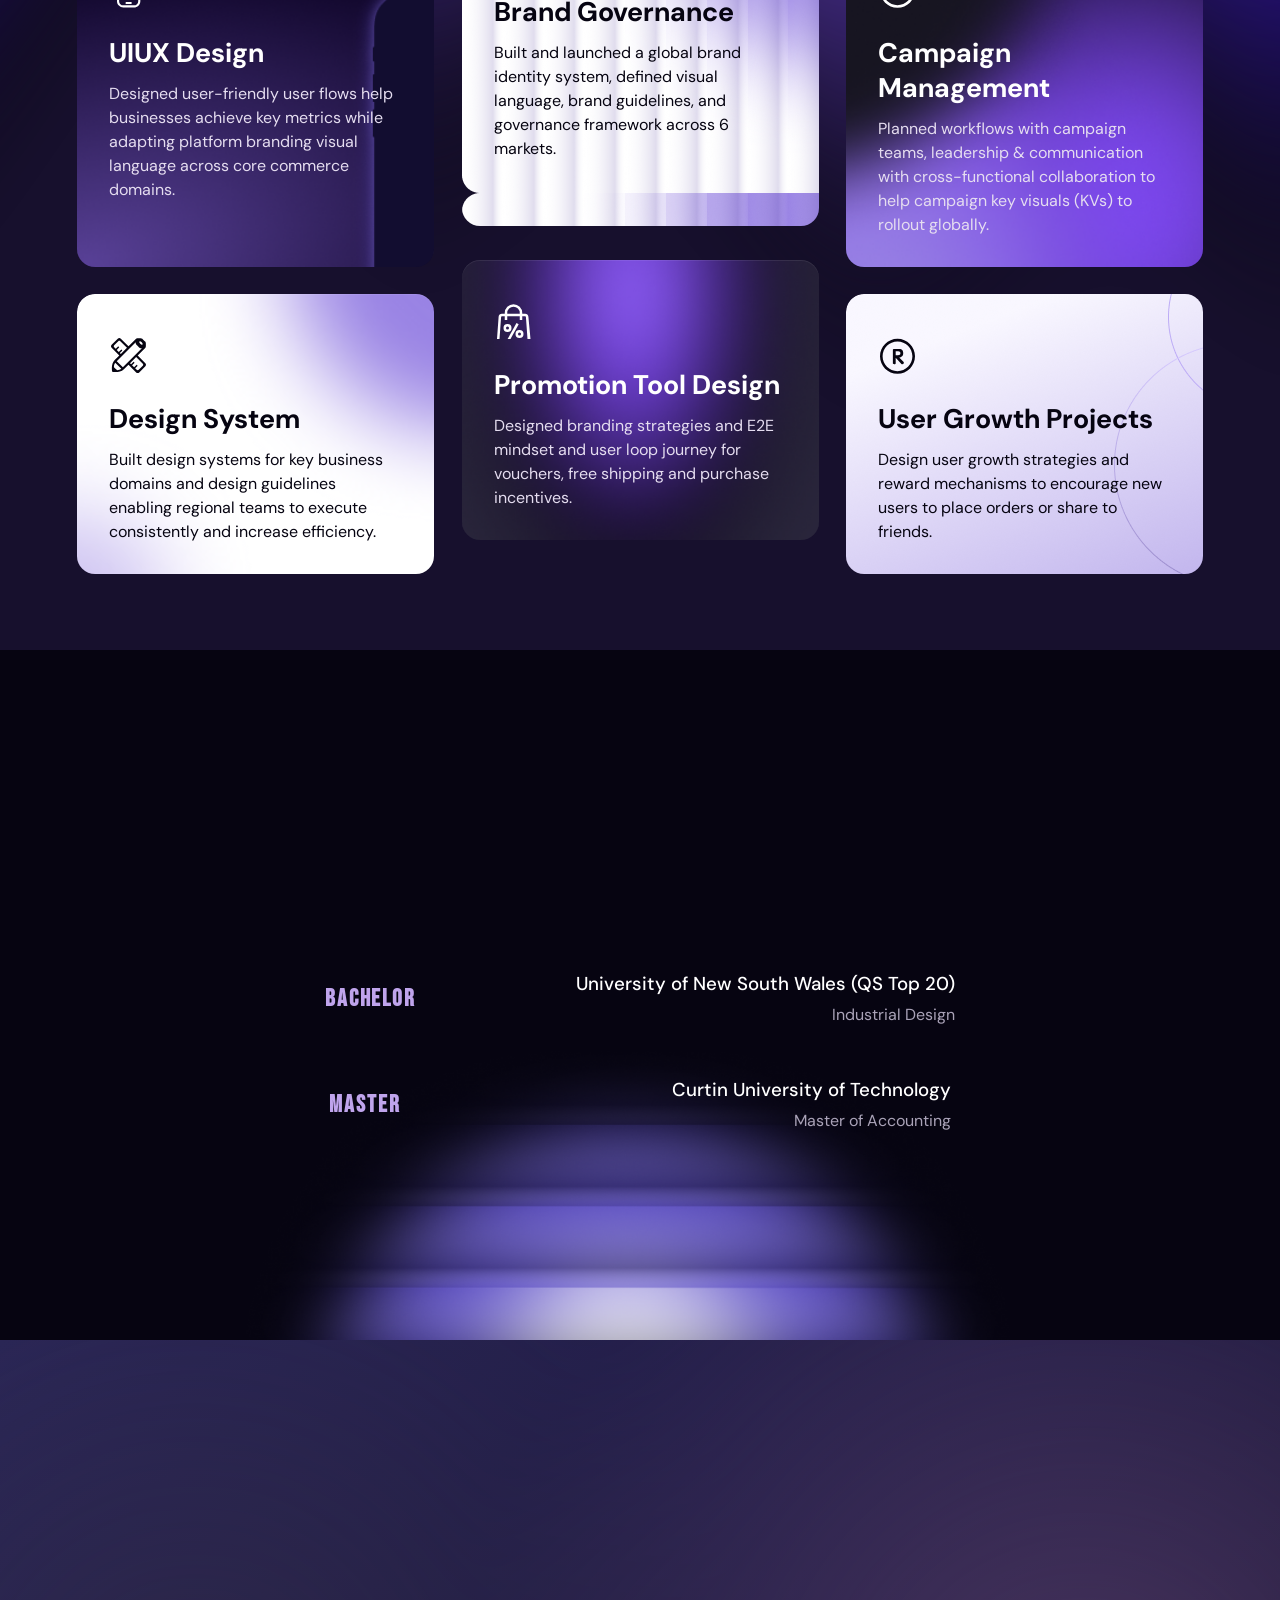
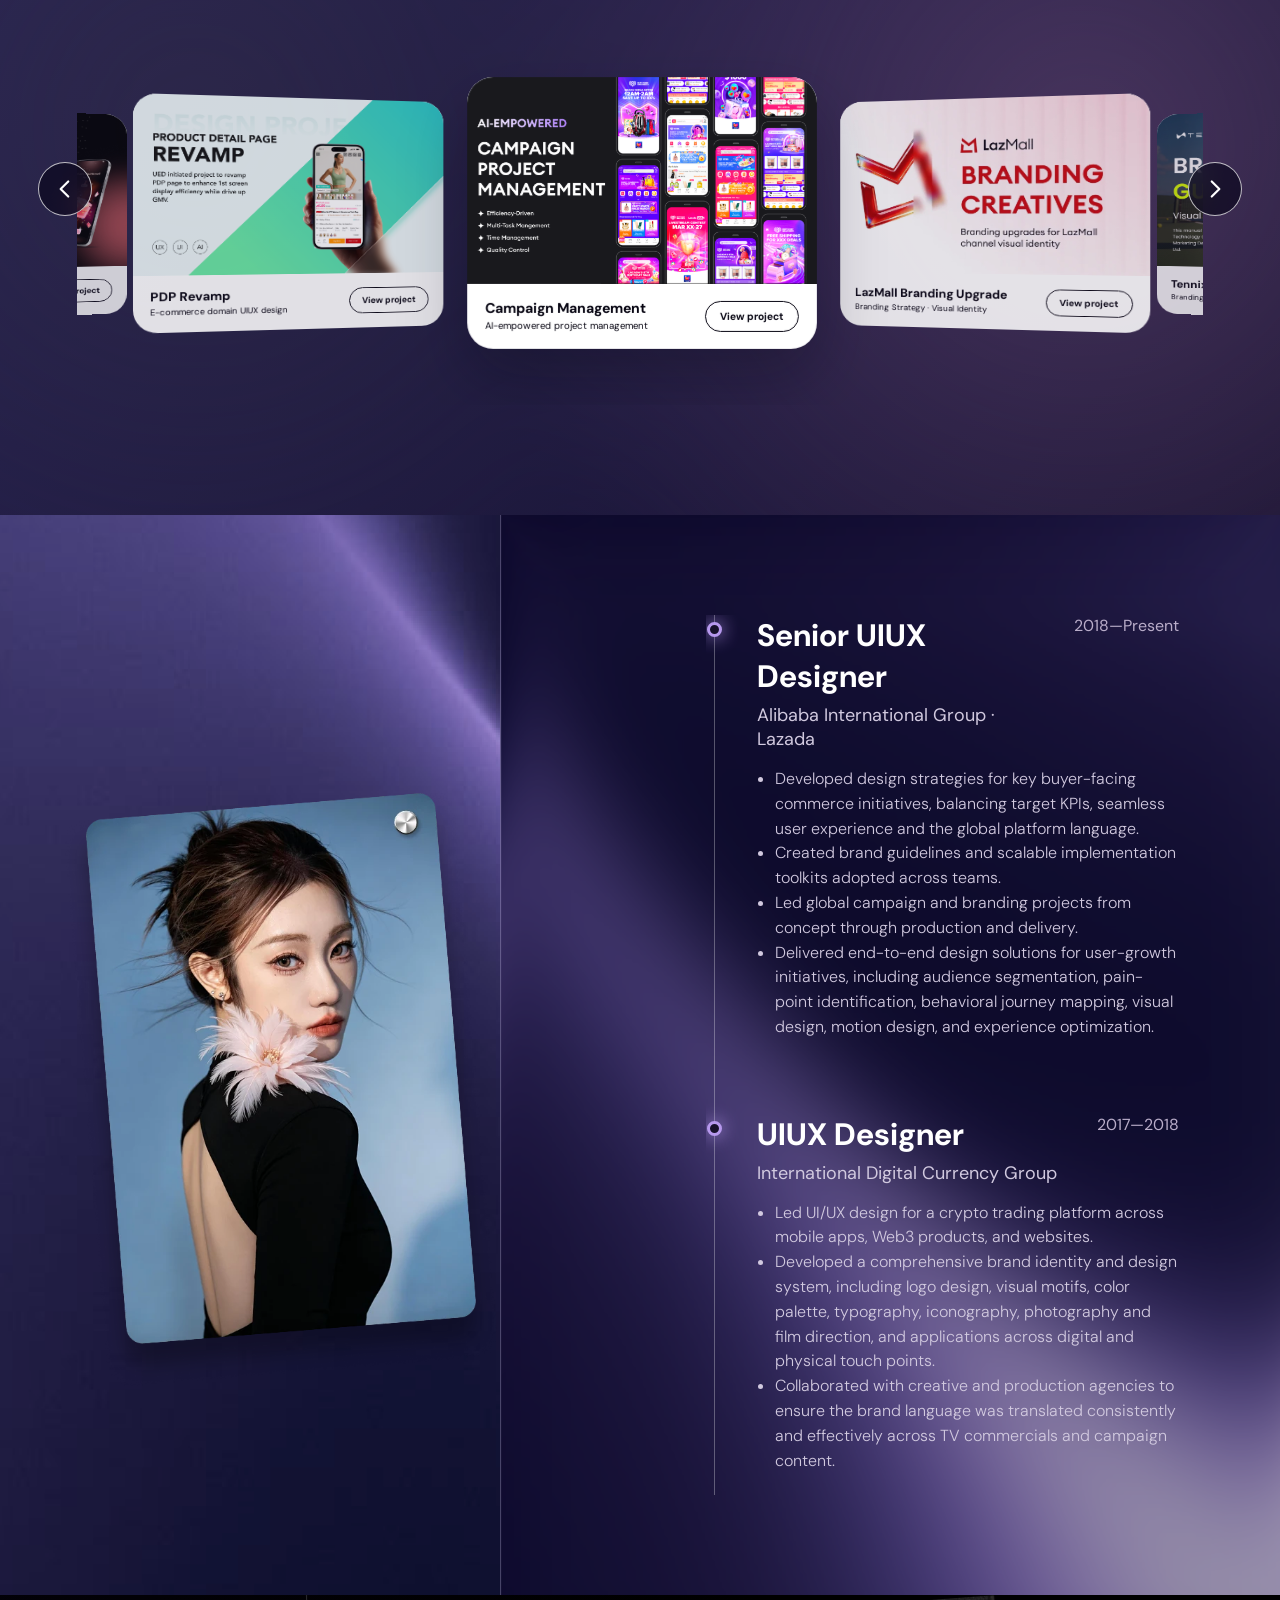
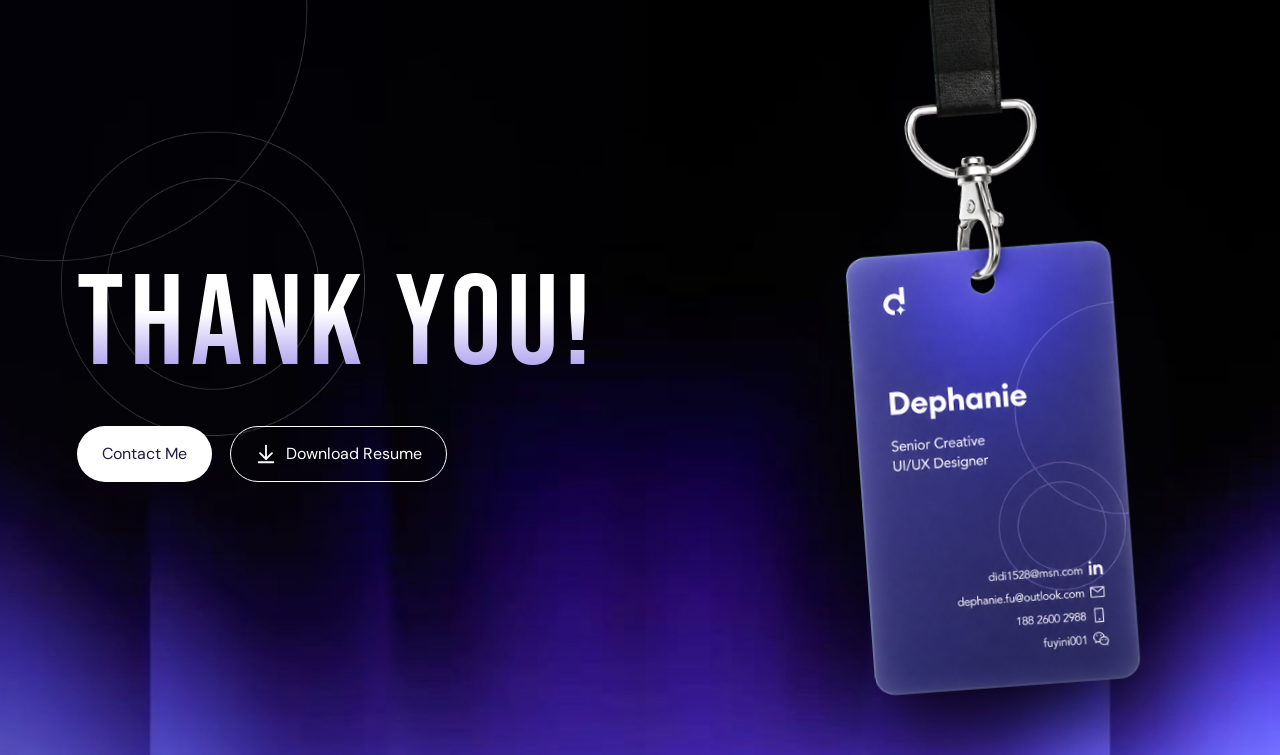
==== commit 960c2c9a: "Publish Dephanie portfolio" ====
--- a/index.html
+++ b/index.html
@@ -76,7 +76,7 @@
         </div></div>
       </div></section>
 
-      <footer class="contact"><div class="contact-copy shell"><h2>THANK YOU!</h2><div><a class="button light js-email-compose" href="#contact-compose" role="button">Contact Me</a><a class="button ghost" href="assets/CV_Dephanie_2026.pdf" download="CV_Dephanie_2026.pdf"><img src="assets/icon-download.svg" alt="" width="22" height="22" />Download Resume</a></div></div><div class="contact-lanyard" aria-label="Interactive Dephanie portfolio card"><img class="contact-card" src="assets/workcard.png" alt="Dephanie portfolio card" width="534" height="871" loading="lazy" decoding="async" draggable="false" /></div></footer>
+      <footer class="contact"><div class="contact-copy shell"><h2>THANK YOU!</h2><div><a class="button light js-email-compose" href="#contact-compose" role="button">Contact Me</a><a class="button ghost" href="assets/CV_Dephanie_UIUX_2026.pdf" download="CV_Dephanie_UIUX_2026.pdf"><img src="assets/icon-download.svg" alt="" width="22" height="22" />Download Resume</a></div></div><div class="contact-lanyard" aria-label="Interactive Dephanie portfolio card"><img class="contact-card" src="assets/workcard.png" alt="Dephanie portfolio card" width="534" height="871" loading="lazy" decoding="async" draggable="false" /></div></footer>
       <dialog class="email-dialog" id="email-dialog" aria-labelledby="email-dialog-title">
         <form class="email-form" id="email-form">
           <div class="email-form-head"><div><span>Let’s connect</span><h2 id="email-dialog-title">Send an email</h2></div><button class="email-close" type="button" aria-label="Close email form">×</button></div>
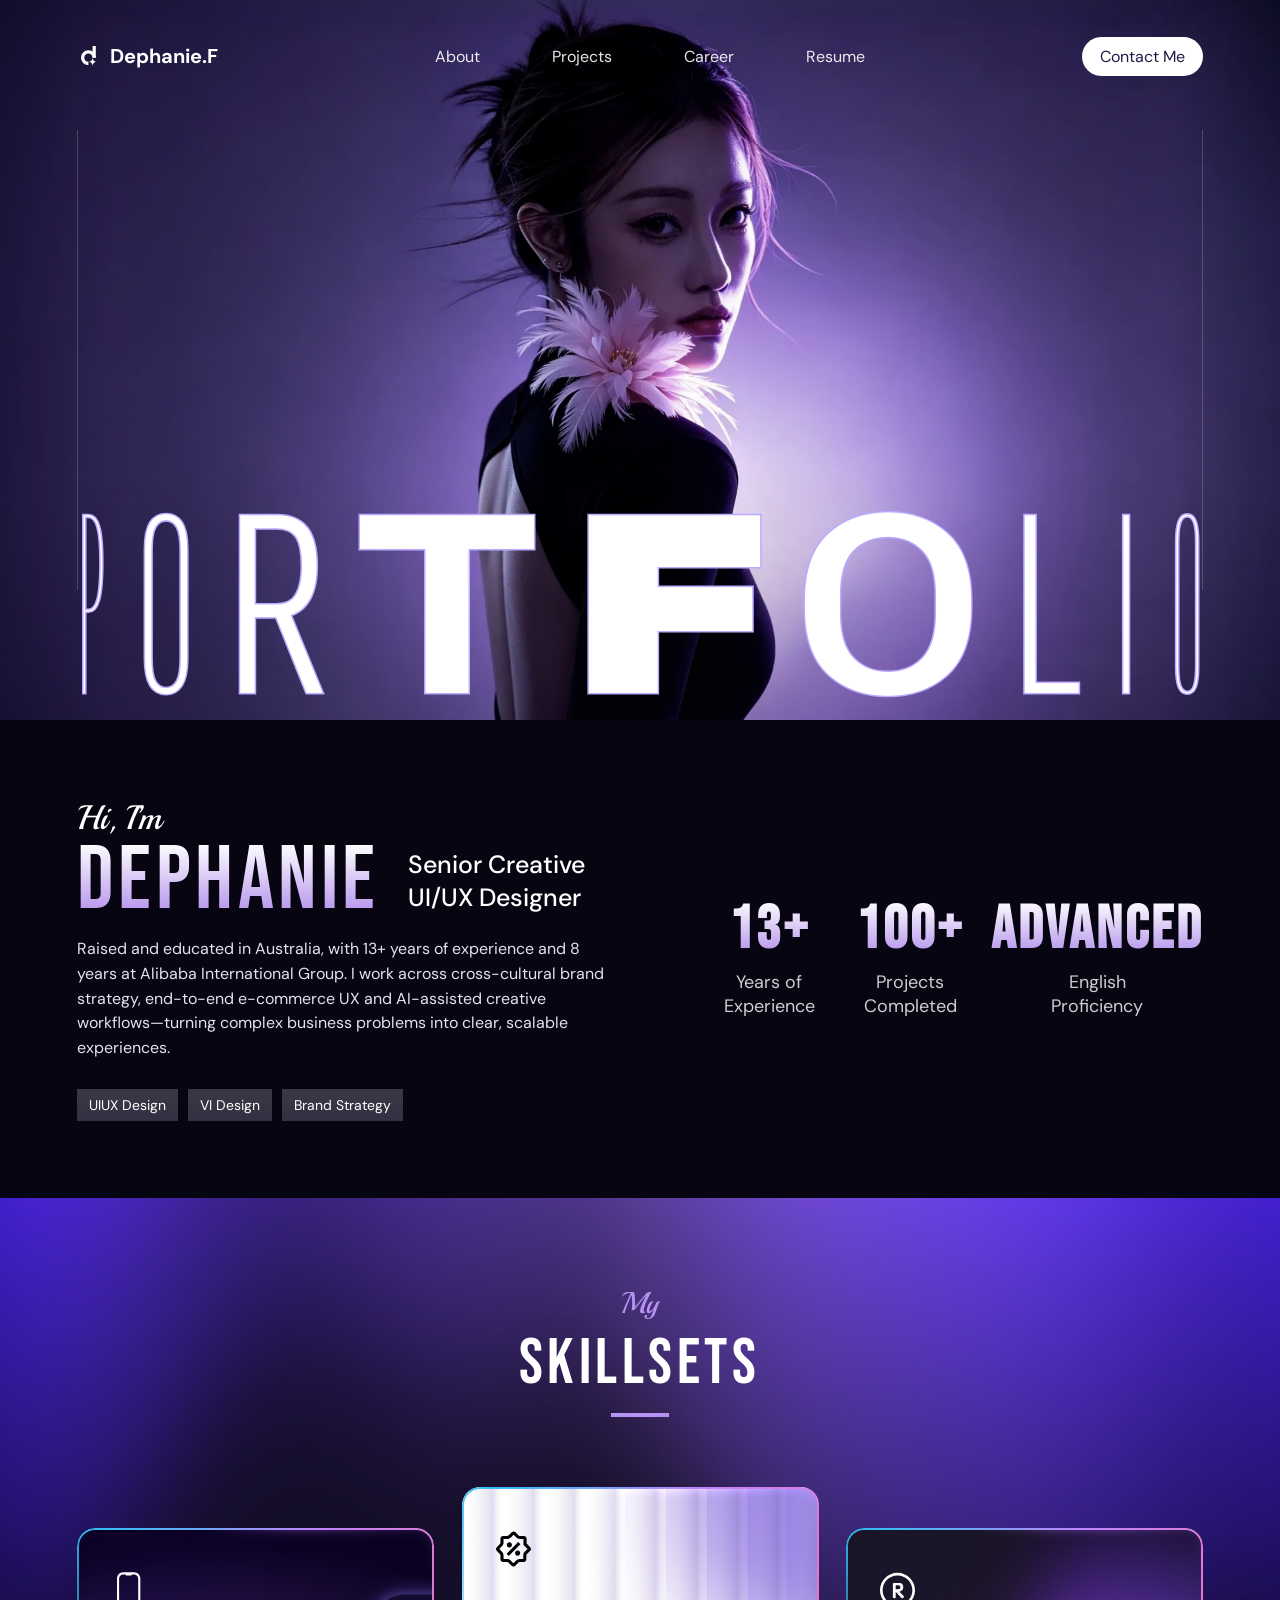
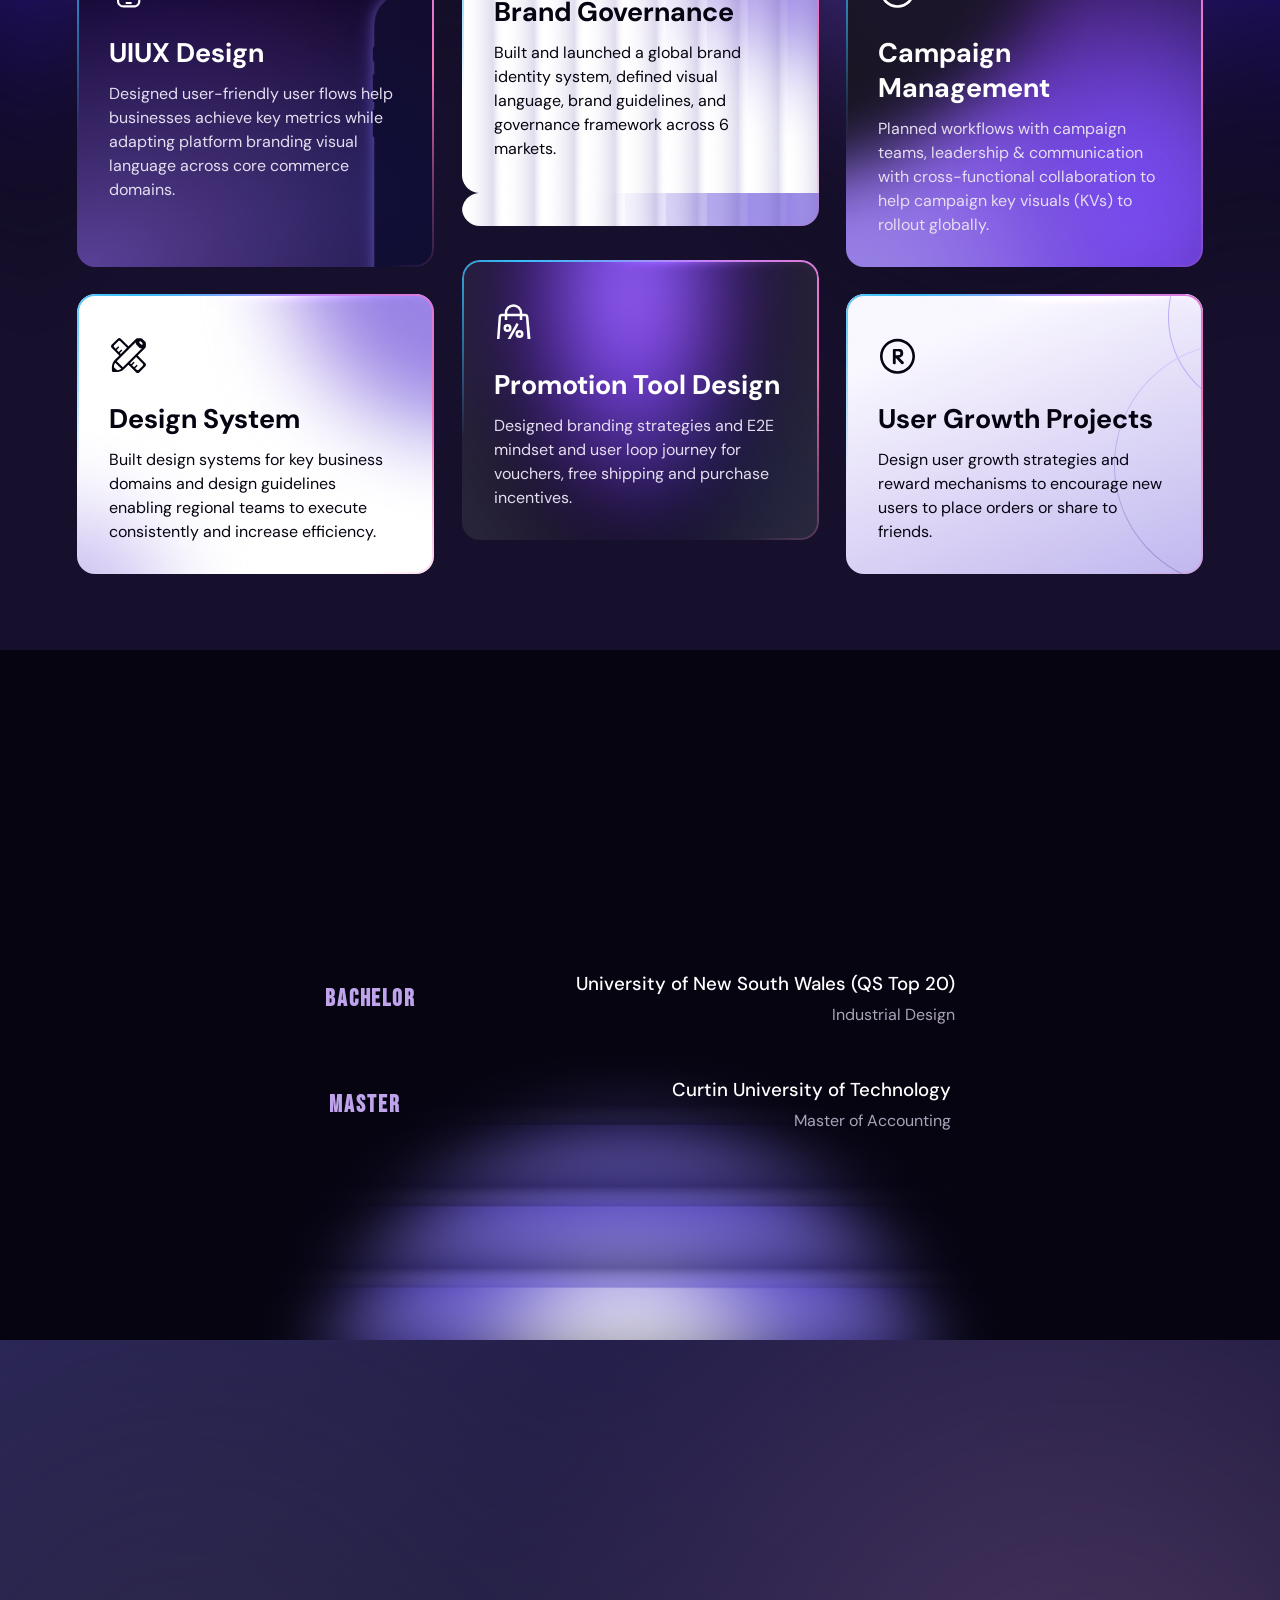
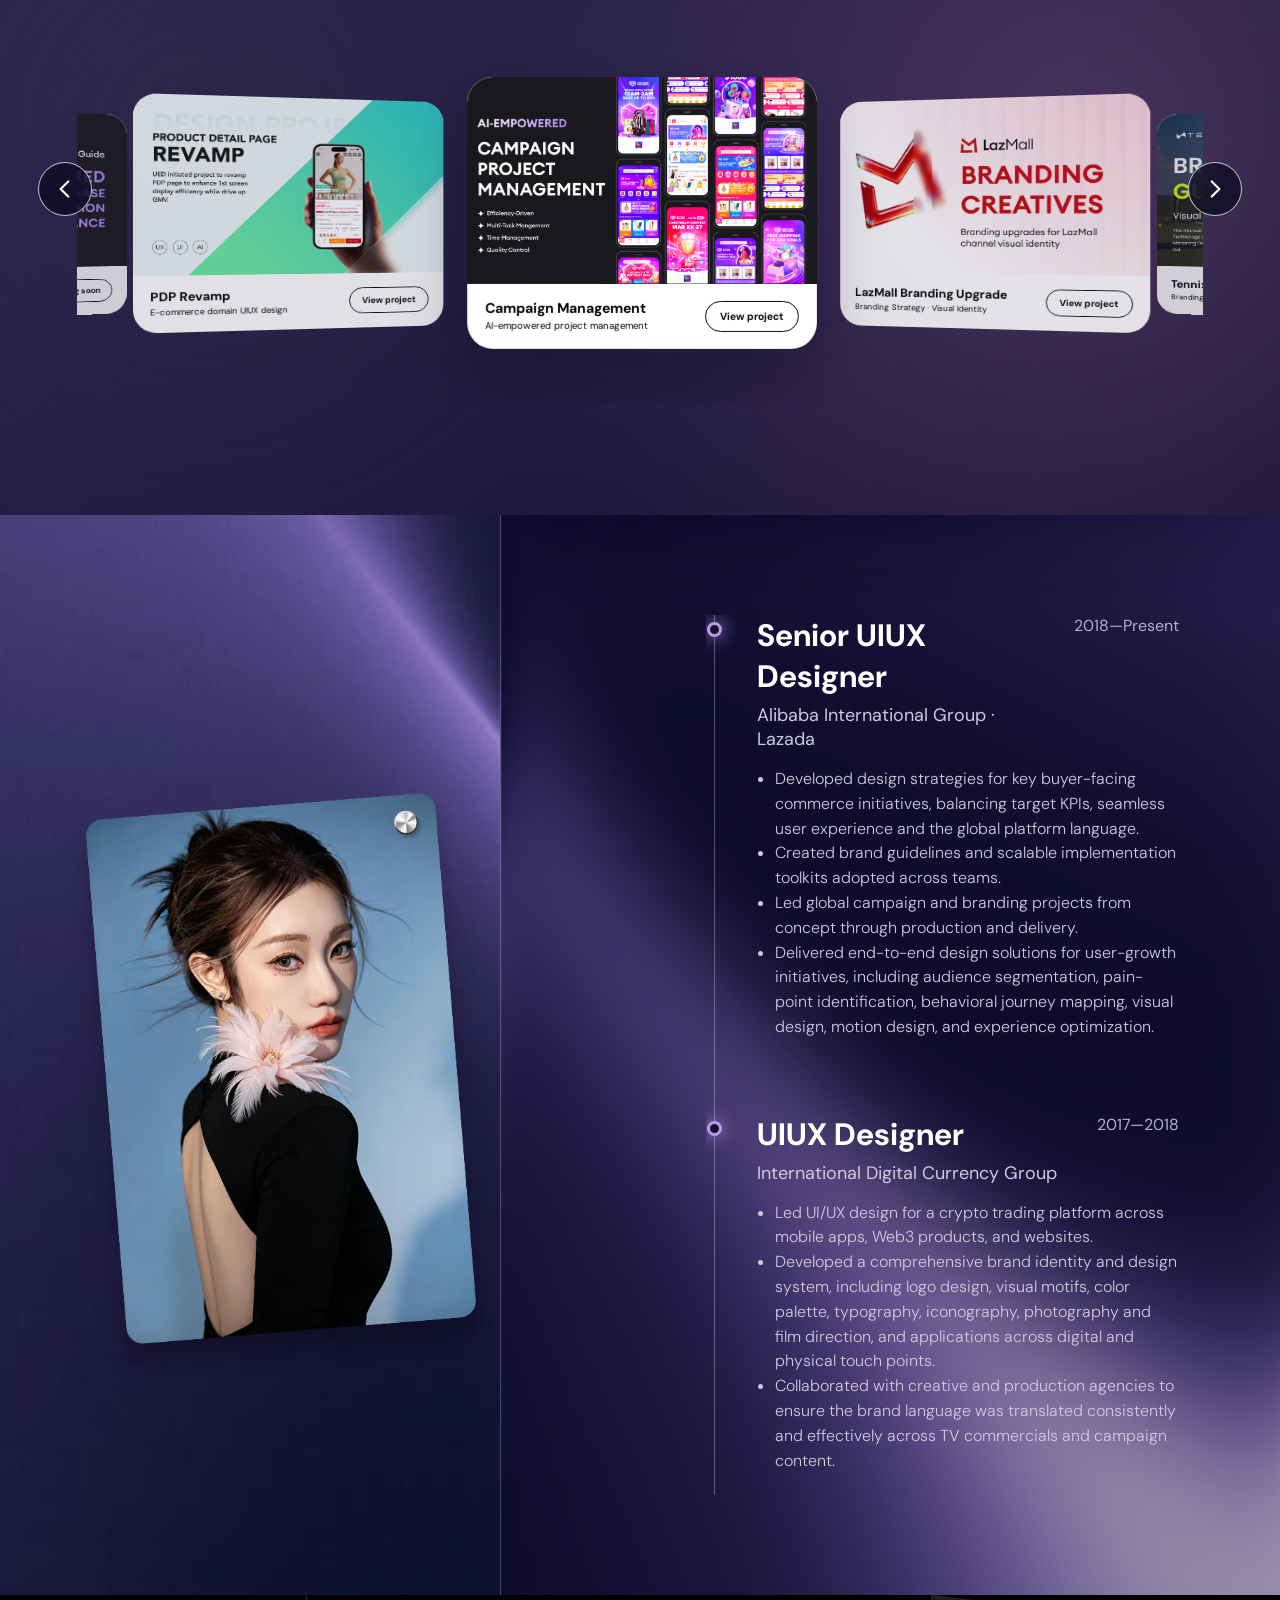
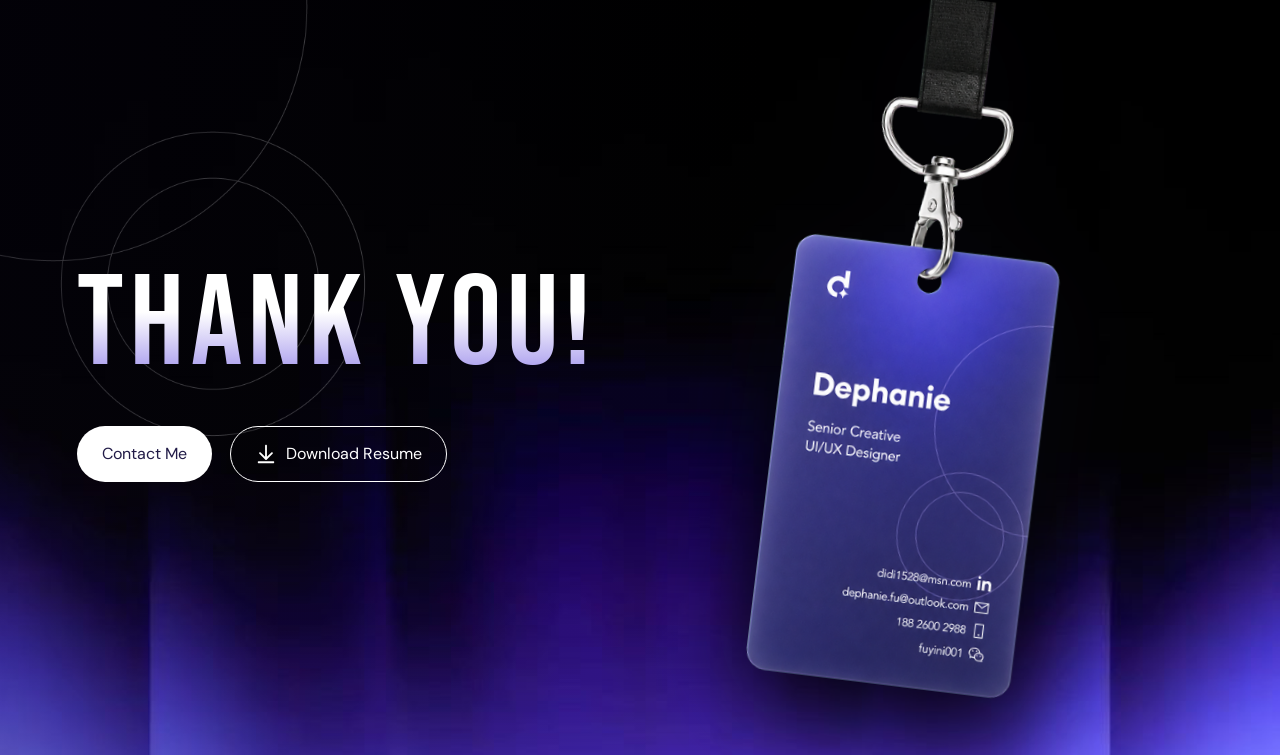
==== commit 8daf7cd1: "Add AI project card and refresh LazMall case study" ====
--- a/index.html
+++ b/index.html
@@ -9,7 +9,7 @@
     <link rel="preconnect" href="https://fonts.gstatic.com" crossorigin />
     <link rel="preload" href="assets/hero.webp" as="image" fetchpriority="high" />
     <link href="https://fonts.googleapis.com/css2?family=Bebas+Neue&family=DM+Sans:wght@300;400;500;600;700&family=Playball&family=Roboto+Flex:opsz,wdth,wght@8..144,25..151,100..1000&display=swap" rel="stylesheet" />
-    <link rel="stylesheet" href="src/styles.css?v=20260901-3" />
+    <link rel="stylesheet" href="src/styles.css?v=20260910" />
     <link rel="stylesheet" href="src/border-glow.css?v=20260831" />
   </head>
   <body>
@@ -62,6 +62,7 @@
           <article class="project-card"><div class="project-showcase project-showcase-image"><img class="project-cover-image project-cover-contain" src="assets/project-lazmall-cover.webp" alt="LazMall branding upgrade project" width="650" height="384" loading="lazy" decoding="async" /></div><div class="project-meta"><div><h3>LazMall Branding Upgrade</h3><p>Branding Strategy · Visual Identity</p></div><a href="project-lazmall.html">View project</a></div></article>
           <article class="project-card"><div class="project-showcase project-showcase-image"><img class="project-cover-image" src="assets/project-tennix-cover.png" alt="Tennix branding guidelines project" width="650" height="384" loading="lazy" decoding="async" /></div><div class="project-meta"><div><h3>Tennix Branding Guidelines</h3><p>Branding Visual Identity System</p></div><a href="project-tennix.html">View project</a></div></article>
           <article class="project-card"><div class="project-showcase project-showcase-image"><img class="project-cover-image" src="assets/project-user-growth-cover.png" alt="User Growth invite and rewards project" width="650" height="384" loading="lazy" decoding="async" /></div><div class="project-meta"><div><h3>User Growth Project</h3><p>Referral game product and UIUX design</p></div><a href="project-ug.html">View project</a></div></article>
+          <article class="project-card project-card--coming-soon"><div class="project-showcase project-showcase-image"><img class="project-cover-image" src="assets/project-ai-shopping-cover.png" alt="Intelligent Shopping Guide AI project" width="650" height="392" loading="lazy" decoding="async" /></div><div class="project-meta"><div><h3>Intelligent Shopping Guide</h3><p>AI-powered purchase decision assistance</p></div><span class="project-meta-status">Coming soon</span></div></article>
         </div>
       </section>
 
@@ -94,10 +95,25 @@
     <script src="src/aurora.js?v=20260831" defer></script>
     <script src="src/lanyard.js?v=20260831" defer></script>
     <script src="src/reveal.js?v=20260901-2" defer></script>
-    <script src="src/gradient-carousel.js?v=20260901-4" defer></script>
+    <script src="src/gradient-carousel.js?v=20260910" defer></script>
     <script src="src/chroma-card.js?v=20260831" defer></script>
     <script src="src/email-compose.js?v=20260831" defer></script>
     <script src="src/hero-video.js?v=20260831" defer></script>
     <script src="src/border-glow.js?v=20260831" defer></script>
-  </body>
+  <script>
+    const resumeDownloadLink = document.querySelector('footer.contact a.button.ghost');
+    if (resumeDownloadLink) {
+      resumeDownloadLink.href = 'assets/CV_Dephanie_EN_20260903.pdf?v=20260903';
+      resumeDownloadLink.download = 'CV_Dephanie_EN.pdf';
+    }
+  </script>
+  <script>
+    (() => {
+      const resumeDownloadLink = document.querySelector('footer.contact a.button.ghost');
+      if (!resumeDownloadLink) return;
+      resumeDownloadLink.href = 'assets/CV_Dephanie_EN_20260903_FINAL.pdf?v=20260903-en';
+      resumeDownloadLink.download = 'CV_Dephanie_EN.pdf';
+    })();
+  </script>
+</body>
 </html>
--- a/src/styles.css
+++ b/src/styles.css
@@ -96,6 +96,7 @@
 .project-grid::-webkit-scrollbar-track { background:rgba(255,255,255,.12); border-radius:999px; }
 .project-grid::-webkit-scrollbar-thumb { background:#b792f5; border-radius:999px; }
 .project-card { aspect-ratio:650/505; backface-visibility:hidden; background:#fff; border-radius:26px; color:#060411; contain:layout paint style; cursor:pointer; display:grid; grid-template-rows:76% 24%; overflow:hidden; scroll-snap-align:center; transform-origin:center; transform-style:preserve-3d; transition:filter .28s ease,opacity .18s linear; }
+.project-card--coming-soon { cursor:grab; }
 .project-card.is-active { filter:drop-shadow(0 28px 32px rgba(4,2,20,.3)); }
 .project-card:focus-visible { outline:3px solid #b792f5; outline-offset:5px; }
 .project-showcase { background:#ebf5f6; overflow:hidden; position:relative; }
@@ -118,7 +119,7 @@
 .project-meta { align-items:center; display:flex; justify-content:space-between; padding:0 18px; }
 .project-meta h3 { font-size:clamp(14px,1.1vw,24px); line-height:1.05; margin:0 0 5px; }
 .project-meta p { color:#060411; font-size:clamp(9px,.75vw,16px); line-height:1.1; margin:0; }
-.project-meta a { border:1px solid #060411; border-radius:99px; flex:0 0 auto; font-size:clamp(10px,.8vw,17px); font-weight:700; margin-left:10px; padding:8px 14px; }
+.project-meta a,.project-meta-status { border:1px solid #060411; border-radius:99px; flex:0 0 auto; font-size:clamp(10px,.8vw,17px); font-weight:700; margin-left:10px; padding:8px 14px; }
 
 .career { background:#19132d url('../assets/06-career.png') center/100% 100% no-repeat; height:1080px; min-height:1080px; overflow:hidden; padding:100px 0; }
 .career-shell { display:grid; grid-template-columns:minmax(340px,540px) 1fr; gap:7vw; align-items:start; position:relative; padding-top:170px; }
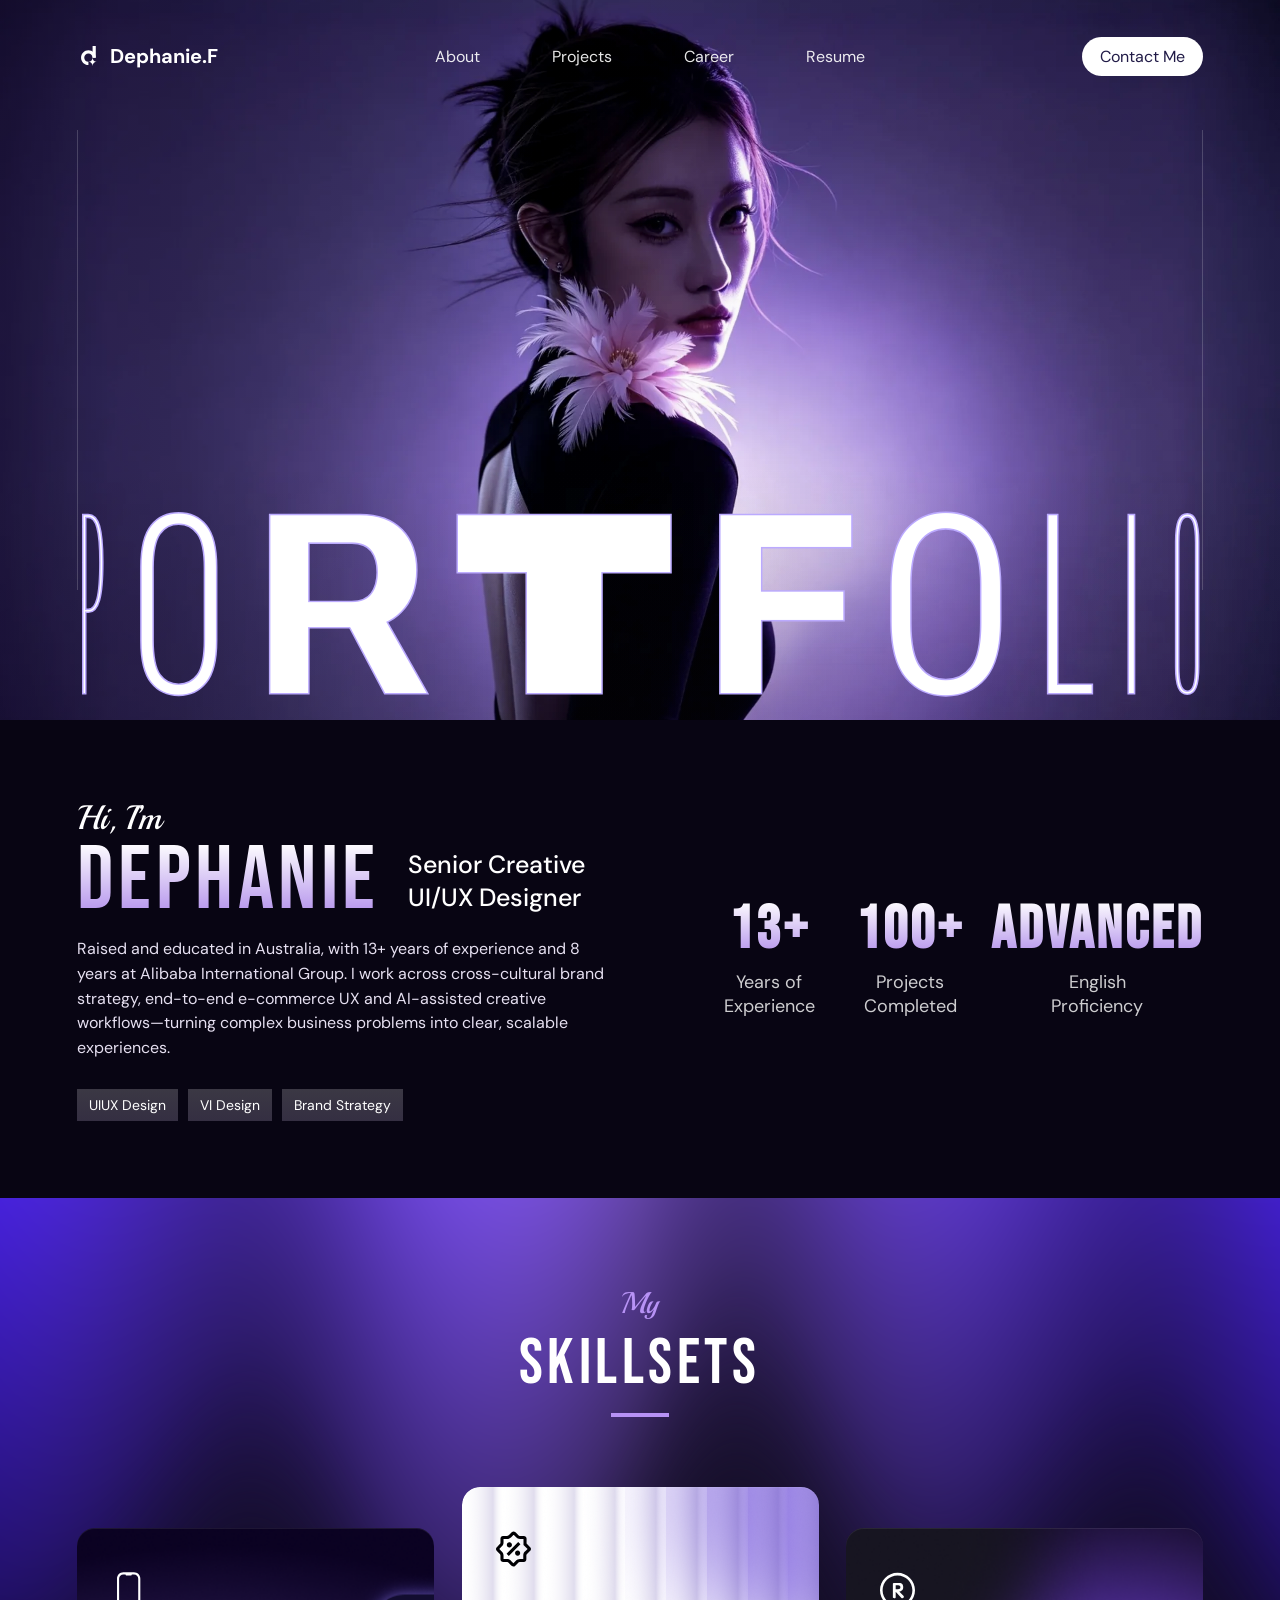
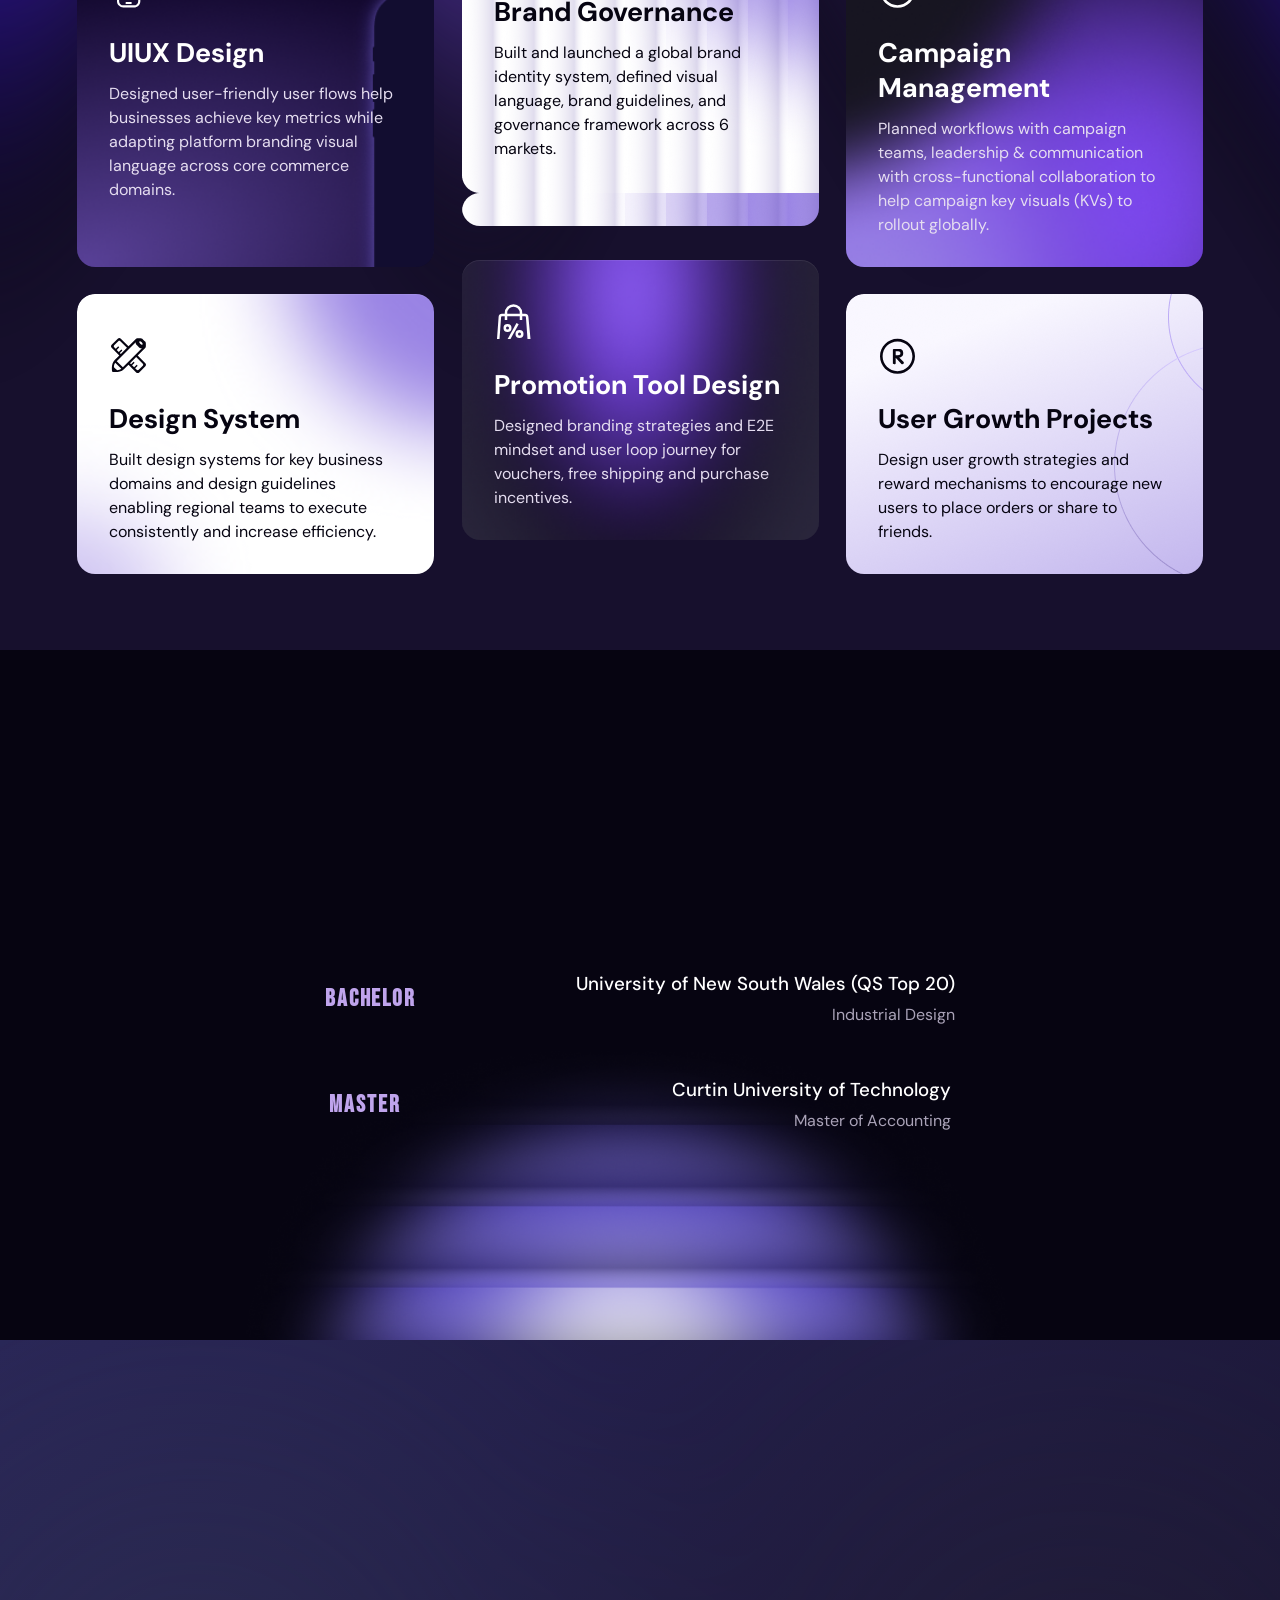
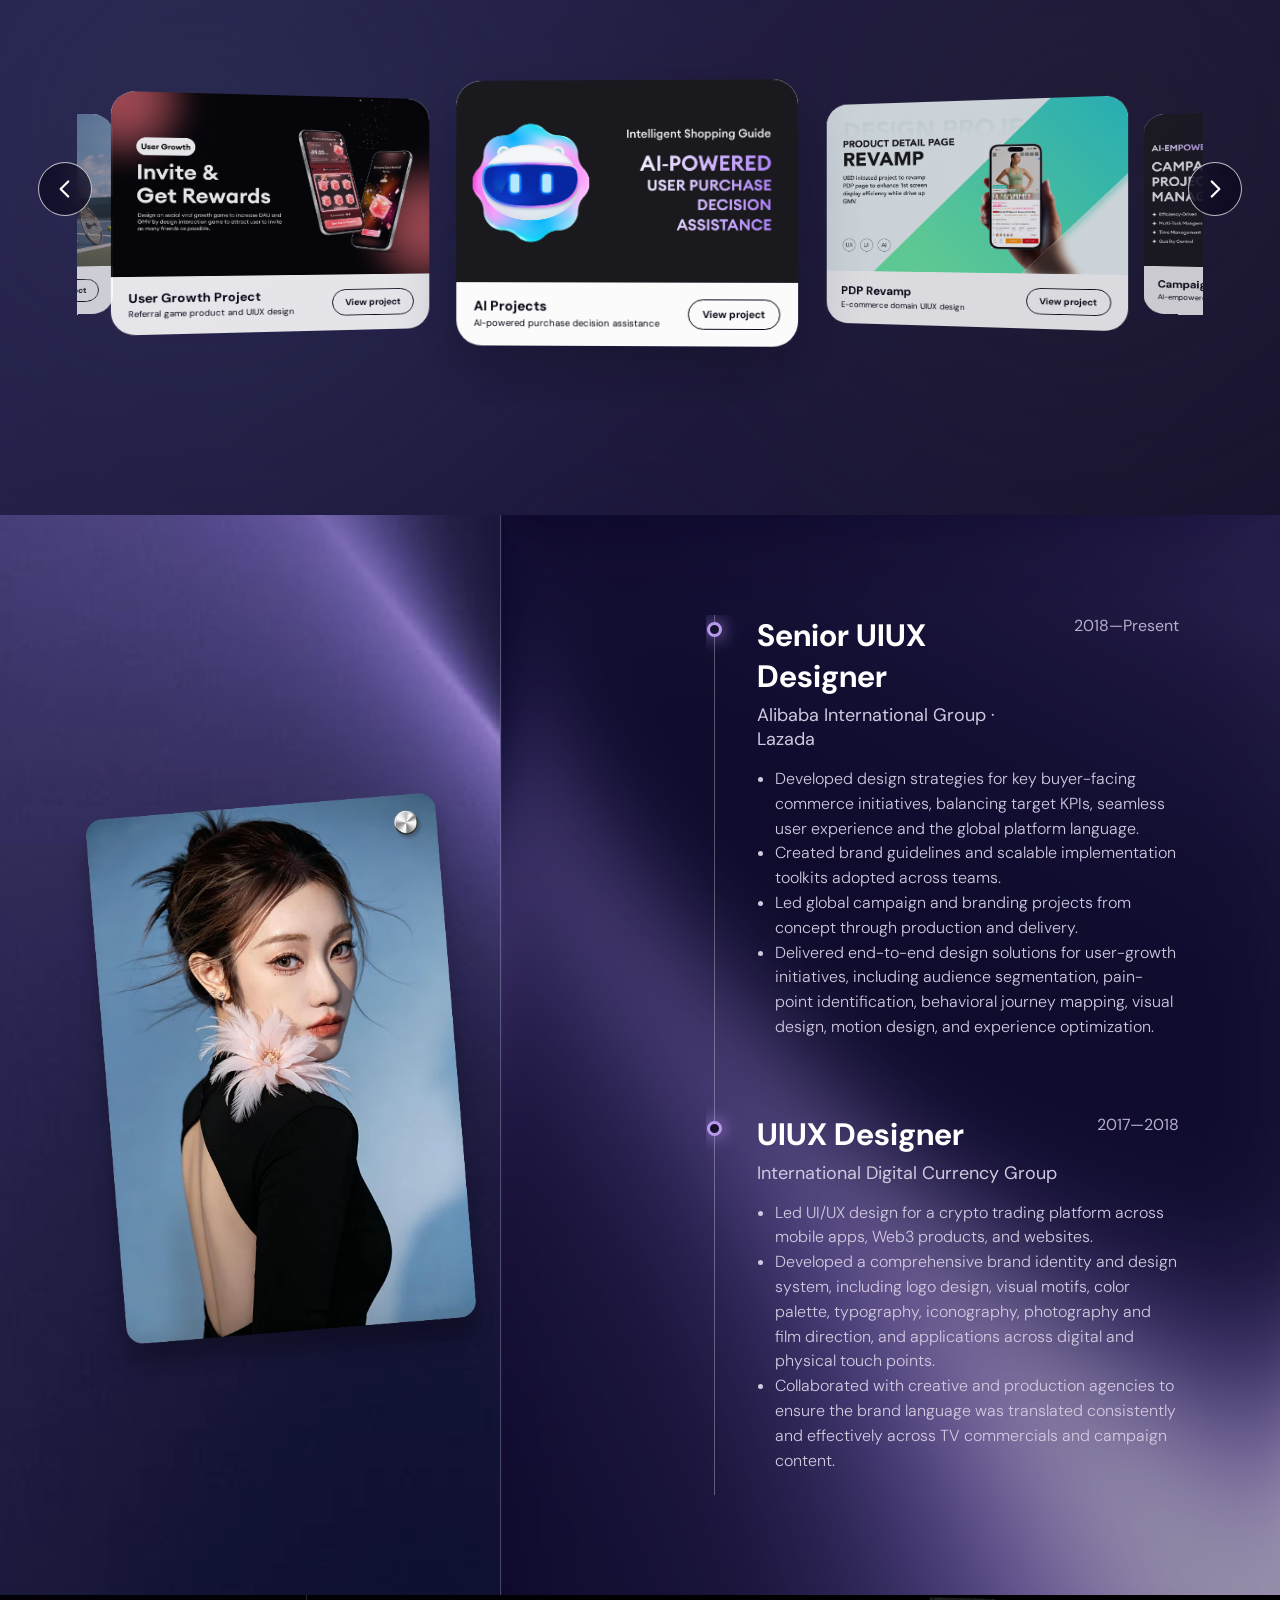
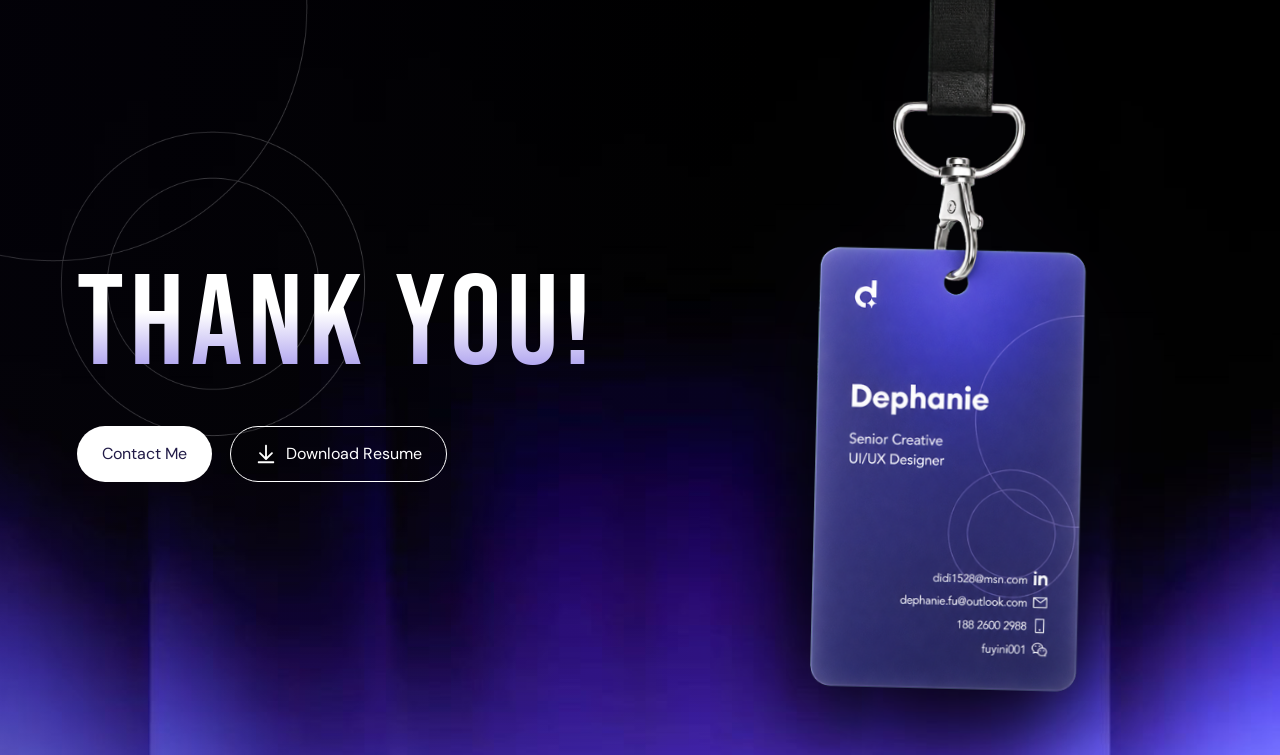
==== commit bb995f75: "Link AI Projects card to case study" ====
--- a/index.html
+++ b/index.html
@@ -62,7 +62,7 @@
           <article class="project-card"><div class="project-showcase project-showcase-image"><img class="project-cover-image project-cover-contain" src="assets/project-lazmall-cover.webp" alt="LazMall branding upgrade project" width="650" height="384" loading="lazy" decoding="async" /></div><div class="project-meta"><div><h3>LazMall Branding Upgrade</h3><p>Branding Strategy · Visual Identity</p></div><a href="project-lazmall.html">View project</a></div></article>
           <article class="project-card"><div class="project-showcase project-showcase-image"><img class="project-cover-image" src="assets/project-tennix-cover.png" alt="Tennix branding guidelines project" width="650" height="384" loading="lazy" decoding="async" /></div><div class="project-meta"><div><h3>Tennix Branding Guidelines</h3><p>Branding Visual Identity System</p></div><a href="project-tennix.html">View project</a></div></article>
           <article class="project-card"><div class="project-showcase project-showcase-image"><img class="project-cover-image" src="assets/project-user-growth-cover.png" alt="User Growth invite and rewards project" width="650" height="384" loading="lazy" decoding="async" /></div><div class="project-meta"><div><h3>User Growth Project</h3><p>Referral game product and UIUX design</p></div><a href="project-ug.html">View project</a></div></article>
-          <article class="project-card project-card--coming-soon"><div class="project-showcase project-showcase-image"><img class="project-cover-image" src="assets/project-ai-shopping-cover.png" alt="Intelligent Shopping Guide AI project" width="650" height="392" loading="lazy" decoding="async" /></div><div class="project-meta"><div><h3>Intelligent Shopping Guide</h3><p>AI-powered purchase decision assistance</p></div><span class="project-meta-status">Coming soon</span></div></article>
+          <article class="project-card"><div class="project-showcase project-showcase-image"><img class="project-cover-image" src="assets/project-ai-shopping-cover.png" alt="AI Projects cover" width="650" height="392" loading="lazy" decoding="async" /></div><div class="project-meta"><div><h3>AI Projects</h3><p>AI-powered purchase decision assistance</p></div><a href="project-lazmall.html">View project</a></div></article>
         </div>
       </section>
 
--- a/src/styles.css
+++ b/src/styles.css
@@ -96,7 +96,6 @@
 .project-grid::-webkit-scrollbar-track { background:rgba(255,255,255,.12); border-radius:999px; }
 .project-grid::-webkit-scrollbar-thumb { background:#b792f5; border-radius:999px; }
 .project-card { aspect-ratio:650/505; backface-visibility:hidden; background:#fff; border-radius:26px; color:#060411; contain:layout paint style; cursor:pointer; display:grid; grid-template-rows:76% 24%; overflow:hidden; scroll-snap-align:center; transform-origin:center; transform-style:preserve-3d; transition:filter .28s ease,opacity .18s linear; }
-.project-card--coming-soon { cursor:grab; }
 .project-card.is-active { filter:drop-shadow(0 28px 32px rgba(4,2,20,.3)); }
 .project-card:focus-visible { outline:3px solid #b792f5; outline-offset:5px; }
 .project-showcase { background:#ebf5f6; overflow:hidden; position:relative; }
@@ -119,7 +118,7 @@
 .project-meta { align-items:center; display:flex; justify-content:space-between; padding:0 18px; }
 .project-meta h3 { font-size:clamp(14px,1.1vw,24px); line-height:1.05; margin:0 0 5px; }
 .project-meta p { color:#060411; font-size:clamp(9px,.75vw,16px); line-height:1.1; margin:0; }
-.project-meta a,.project-meta-status { border:1px solid #060411; border-radius:99px; flex:0 0 auto; font-size:clamp(10px,.8vw,17px); font-weight:700; margin-left:10px; padding:8px 14px; }
+.project-meta a { border:1px solid #060411; border-radius:99px; flex:0 0 auto; font-size:clamp(10px,.8vw,17px); font-weight:700; margin-left:10px; padding:8px 14px; }
 
 .career { background:#19132d url('../assets/06-career.png') center/100% 100% no-repeat; height:1080px; min-height:1080px; overflow:hidden; padding:100px 0; }
 .career-shell { display:grid; grid-template-columns:minmax(340px,540px) 1fr; gap:7vw; align-items:start; position:relative; padding-top:170px; }
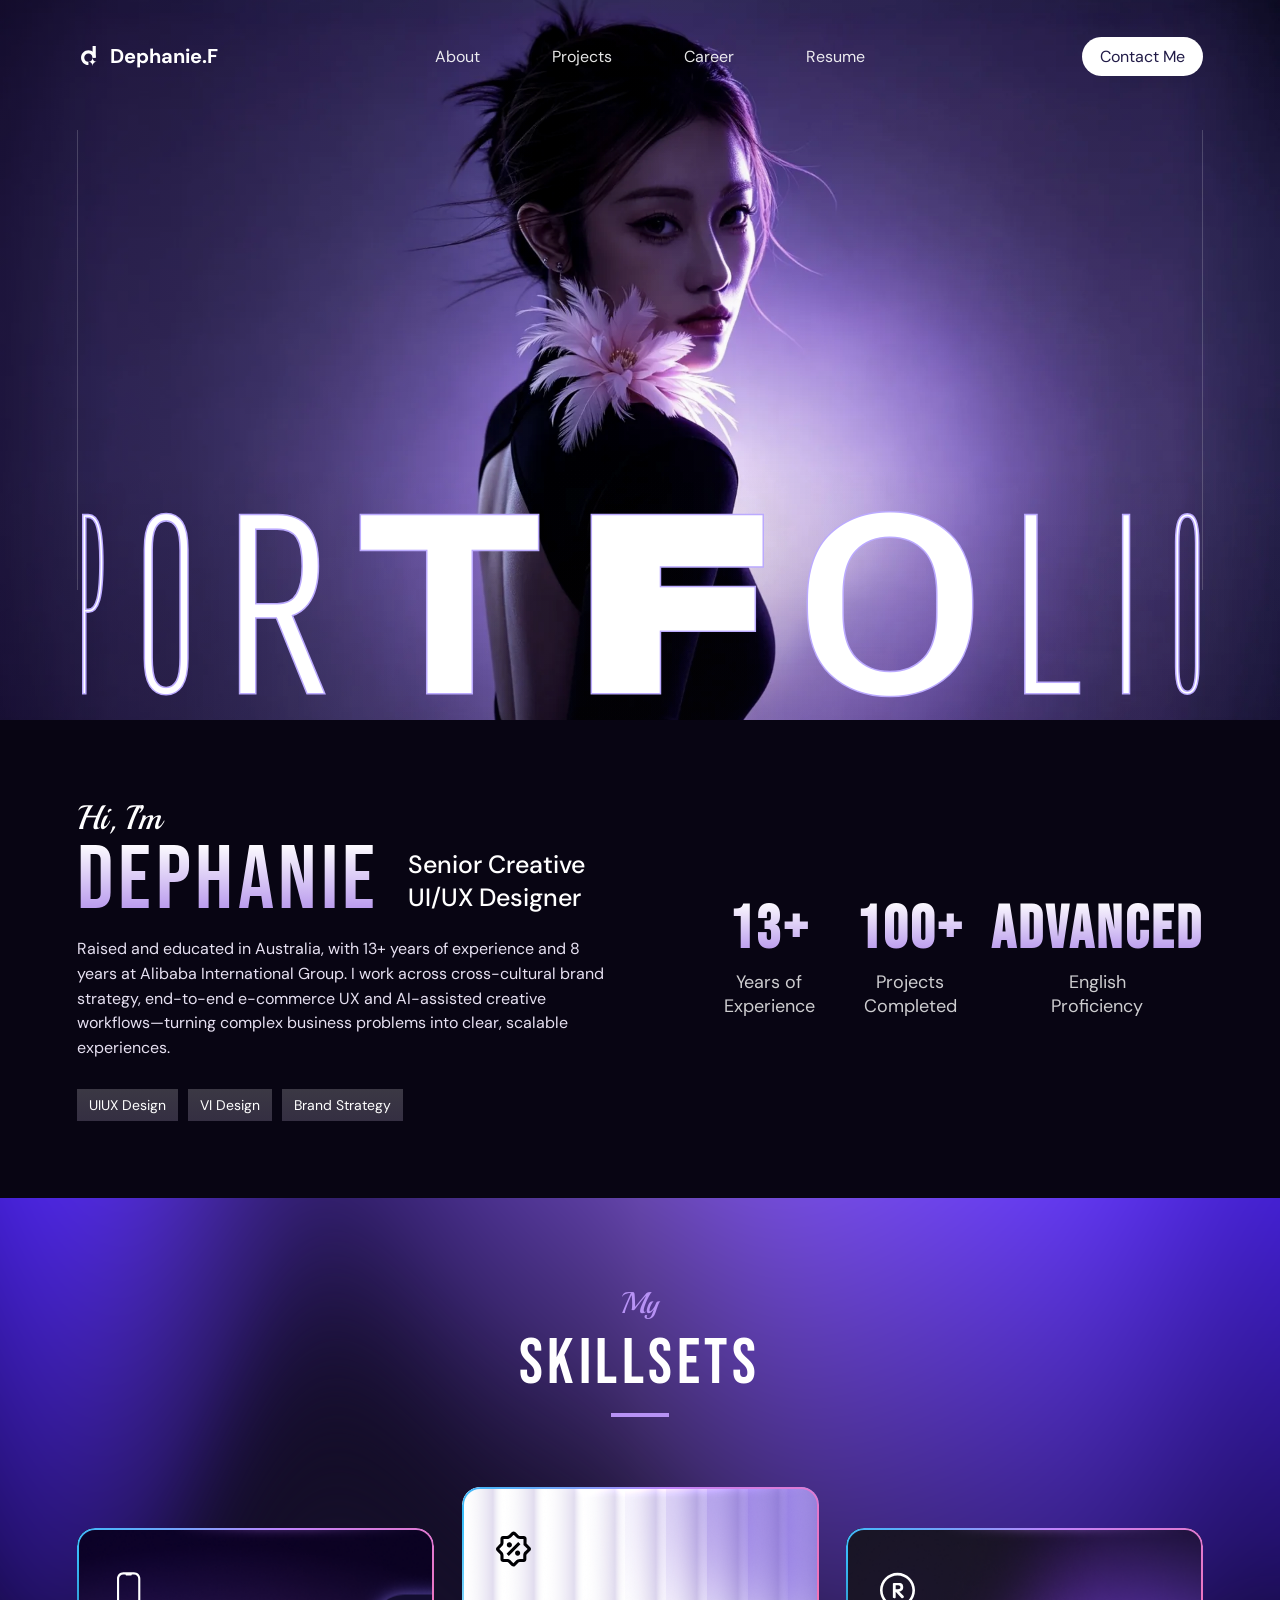
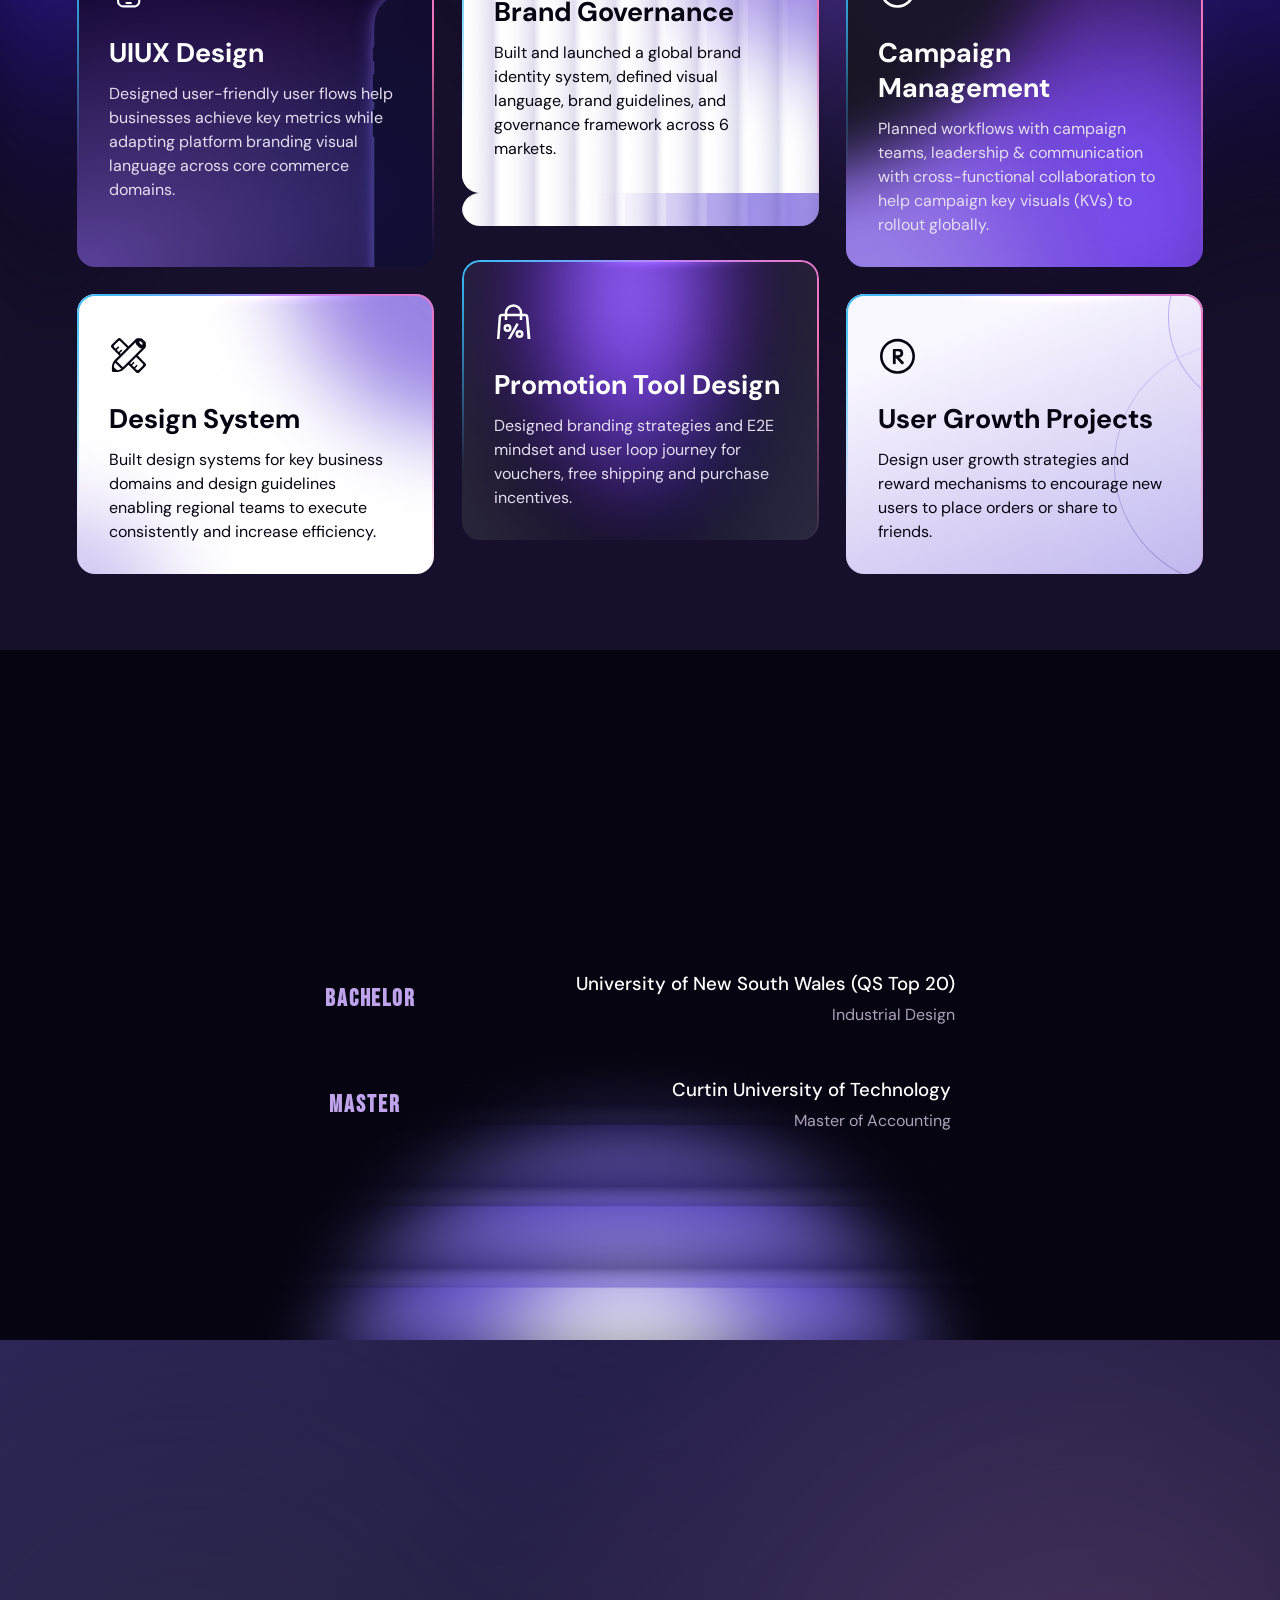
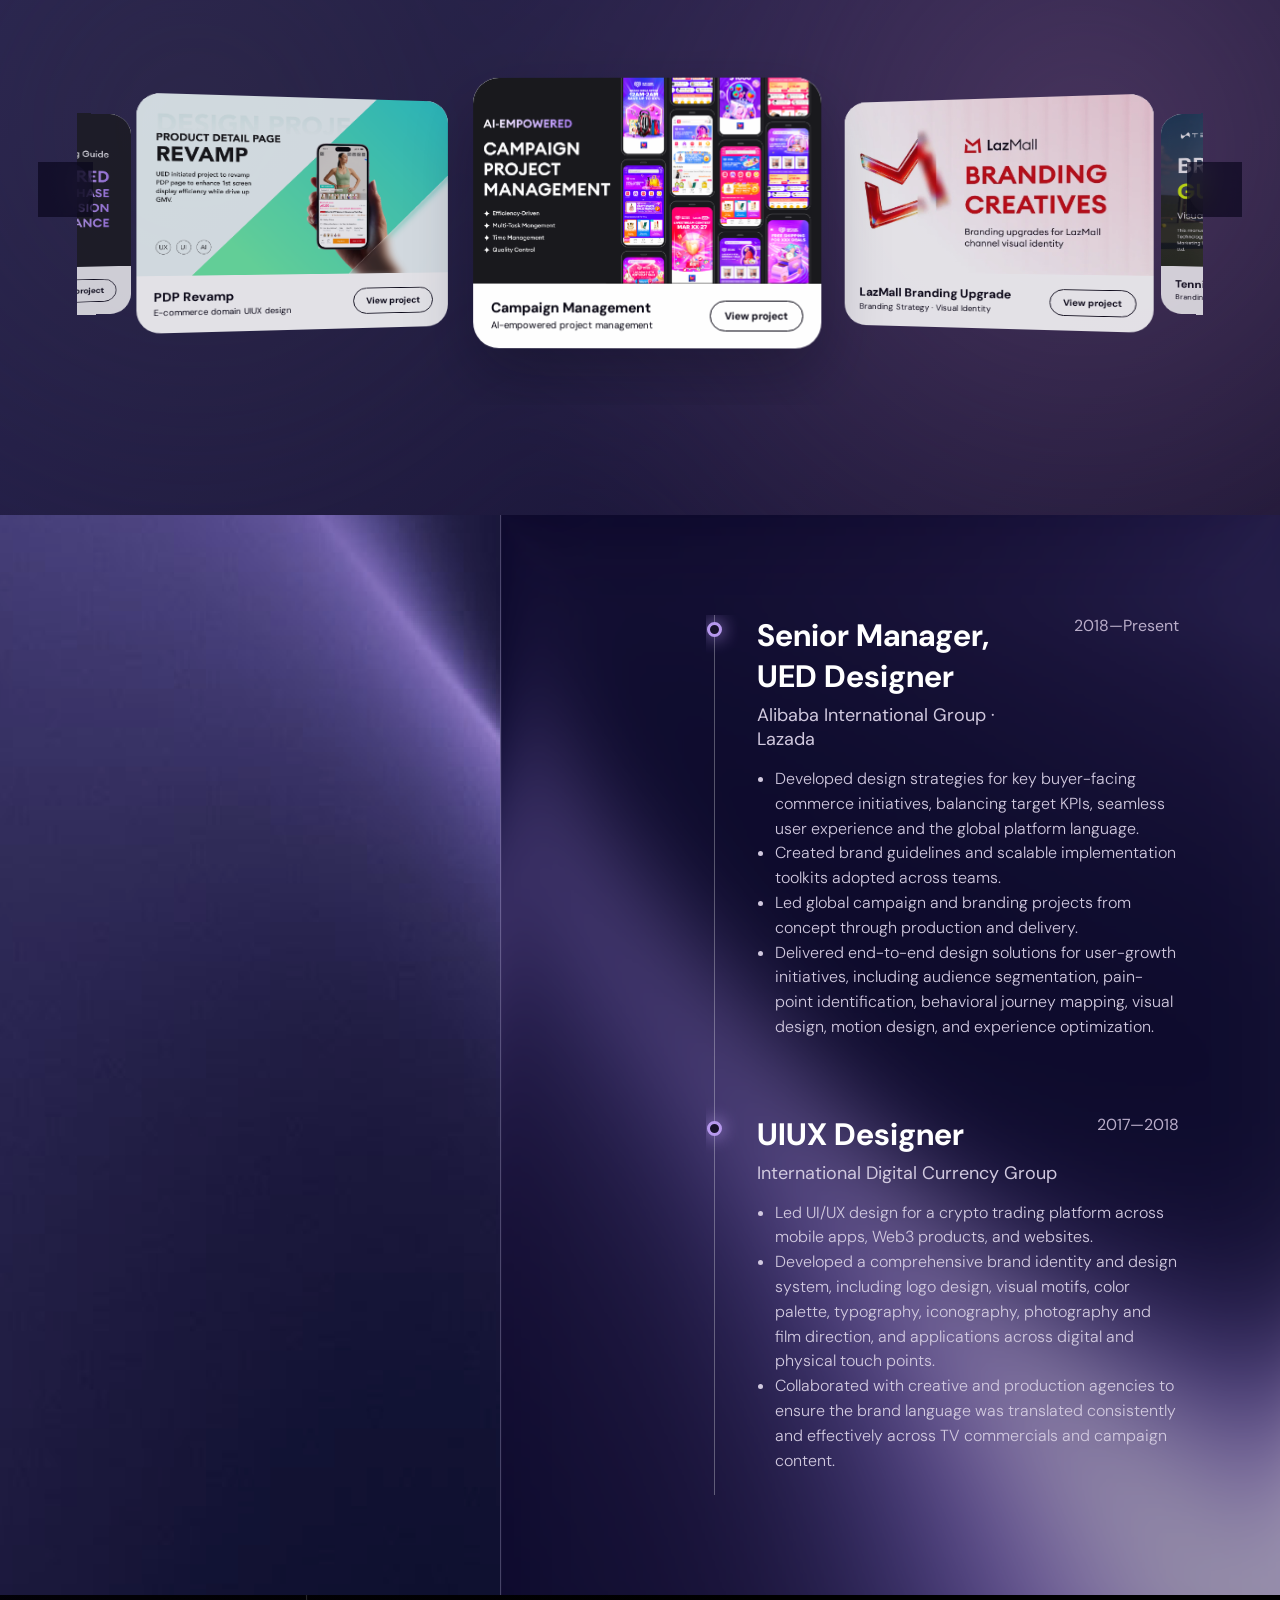
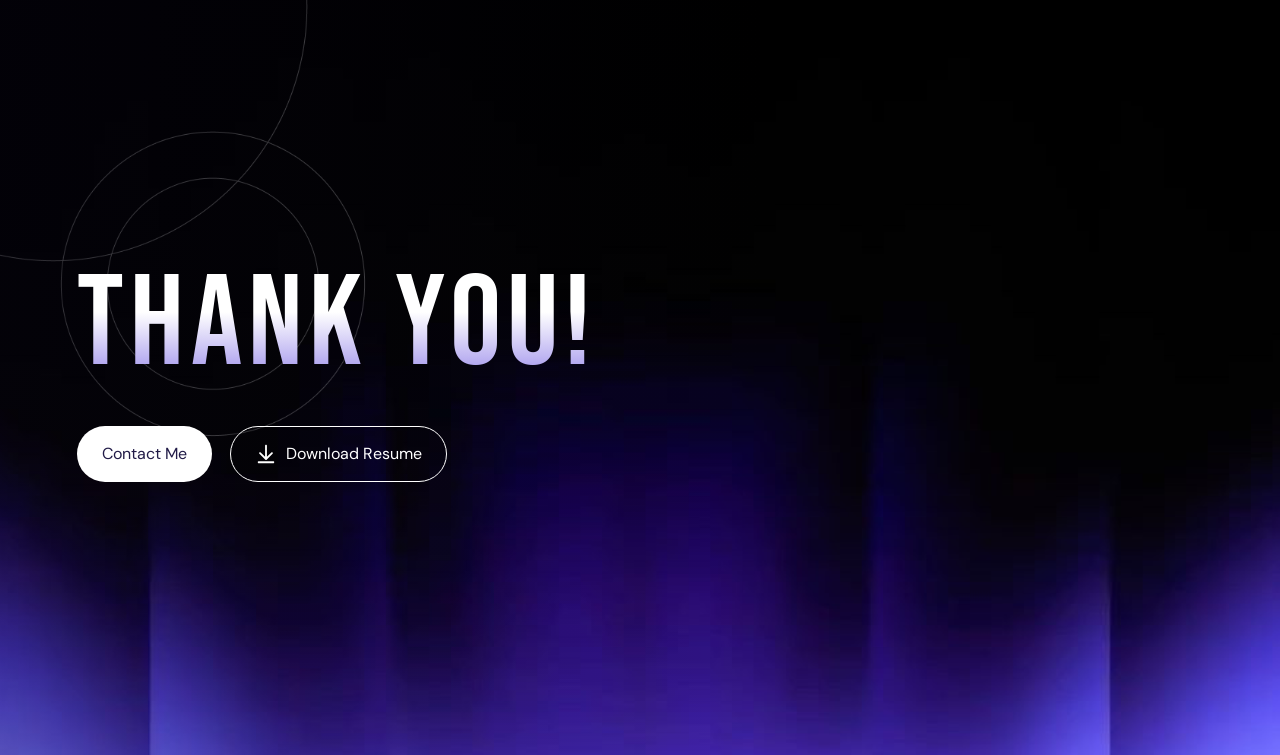
==== commit 72033d04: "Add AI case study and update current role" ====
--- a/index.html
+++ b/index.html
@@ -62,14 +62,14 @@
           <article class="project-card"><div class="project-showcase project-showcase-image"><img class="project-cover-image project-cover-contain" src="assets/project-lazmall-cover.webp" alt="LazMall branding upgrade project" width="650" height="384" loading="lazy" decoding="async" /></div><div class="project-meta"><div><h3>LazMall Branding Upgrade</h3><p>Branding Strategy · Visual Identity</p></div><a href="project-lazmall.html">View project</a></div></article>
           <article class="project-card"><div class="project-showcase project-showcase-image"><img class="project-cover-image" src="assets/project-tennix-cover.png" alt="Tennix branding guidelines project" width="650" height="384" loading="lazy" decoding="async" /></div><div class="project-meta"><div><h3>Tennix Branding Guidelines</h3><p>Branding Visual Identity System</p></div><a href="project-tennix.html">View project</a></div></article>
           <article class="project-card"><div class="project-showcase project-showcase-image"><img class="project-cover-image" src="assets/project-user-growth-cover.png" alt="User Growth invite and rewards project" width="650" height="384" loading="lazy" decoding="async" /></div><div class="project-meta"><div><h3>User Growth Project</h3><p>Referral game product and UIUX design</p></div><a href="project-ug.html">View project</a></div></article>
-          <article class="project-card"><div class="project-showcase project-showcase-image"><img class="project-cover-image" src="assets/project-ai-shopping-cover.png" alt="AI Projects cover" width="650" height="392" loading="lazy" decoding="async" /></div><div class="project-meta"><div><h3>AI Projects</h3><p>AI-powered purchase decision assistance</p></div><a href="project-lazmall.html">View project</a></div></article>
+          <article class="project-card"><div class="project-showcase project-showcase-image"><img class="project-cover-image" src="assets/project-ai-shopping-cover.png" alt="AI Projects cover" width="650" height="392" loading="lazy" decoding="async" /></div><div class="project-meta"><div><h3>AI Projects</h3><p>AI-powered purchase decision assistance</p></div><a href="project-ai.html">View project</a></div></article>
         </div>
       </section>
 
       <section class="career" id="career"><div class="career-shell shell">
         <div class="portrait-wrap"><img src="assets/portrait-001.webp" alt="Dephanie portrait" width="616" height="847" loading="lazy" decoding="async" /></div>
         <div class="timeline"><div class="section-title"><span>My</span><h2>CAREER JOURNEY</h2><i></i></div><div class="timeline-scroll">
-          <article class="job"><span class="dot"></span><div class="job-head"><div><h3>Senior UIUX Designer</h3><p>Alibaba International Group · Lazada</p></div><time>2018—Present</time></div><ul><li>Developed design strategies for key buyer-facing commerce initiatives, balancing target KPIs, seamless user experience and the global platform language.</li><li>Created brand guidelines and scalable implementation toolkits adopted across teams.</li><li>Led global campaign and branding projects from concept through production and delivery.</li><li>Delivered end-to-end design solutions for user-growth initiatives, including audience segmentation, pain-point identification, behavioral journey mapping, visual design, motion design, and experience optimization.</li></ul></article>
+          <article class="job"><span class="dot"></span><div class="job-head"><div><h3>Senior Manager, UED Designer</h3><p>Alibaba International Group · Lazada</p></div><time>2018—Present</time></div><ul><li>Developed design strategies for key buyer-facing commerce initiatives, balancing target KPIs, seamless user experience and the global platform language.</li><li>Created brand guidelines and scalable implementation toolkits adopted across teams.</li><li>Led global campaign and branding projects from concept through production and delivery.</li><li>Delivered end-to-end design solutions for user-growth initiatives, including audience segmentation, pain-point identification, behavioral journey mapping, visual design, motion design, and experience optimization.</li></ul></article>
           <article class="job"><span class="dot"></span><div class="job-head"><div><h3>UIUX Designer</h3><p>International Digital Currency Group</p></div><time>2017—2018</time></div><ul><li>Led UI/UX design for a crypto trading platform across mobile apps, Web3 products, and websites.</li><li>Developed a comprehensive brand identity and design system, including logo design, visual motifs, color palette, typography, iconography, photography and film direction, and applications across digital and physical touch points.</li><li>Collaborated with creative and production agencies to ensure the brand language was translated consistently and effectively across TV commercials and campaign content.</li></ul></article>
           <article class="job"><span class="dot"></span><div class="job-head"><div><h3>UIUX Designer</h3><p>Passfeed App HK</p></div><time>2015—2017</time></div><ul><li>Led end-to-end UI/UX design for an online food-ordering platform across mobile apps and web experiences.</li><li>Designed core product pages and key user-facing channels from initial concept and user-flow development through prototyping and final delivery.</li><li>Developed a comprehensive brand identity and design system, including the logo, visual language, color palette, typography, iconography, photography, and applications across digital and physical touch points.</li></ul></article>
           <article class="job"><span class="dot"></span><div class="job-head"><div><h3>Visual / Product Designer</h3><p>Zerolemon LLC USA</p></div><time>2013—2015</time></div><ul><li>Developed a comprehensive brand identity and design system, including logo design, visual language, color palette, typography, iconography, photography, and TV commercial direction.</li><li>Designed offline marketing collateral, including campaign posters, brochures, catalogues, and other print materials.</li><li>Created digital marketing assets across social media, email campaigns, websites, and display banners.</li><li>Collaborated with creative and production agencies to ensure consistent and effective brand expression across advertising campaigns, creative assets, and short-form video content.</li></ul></article>
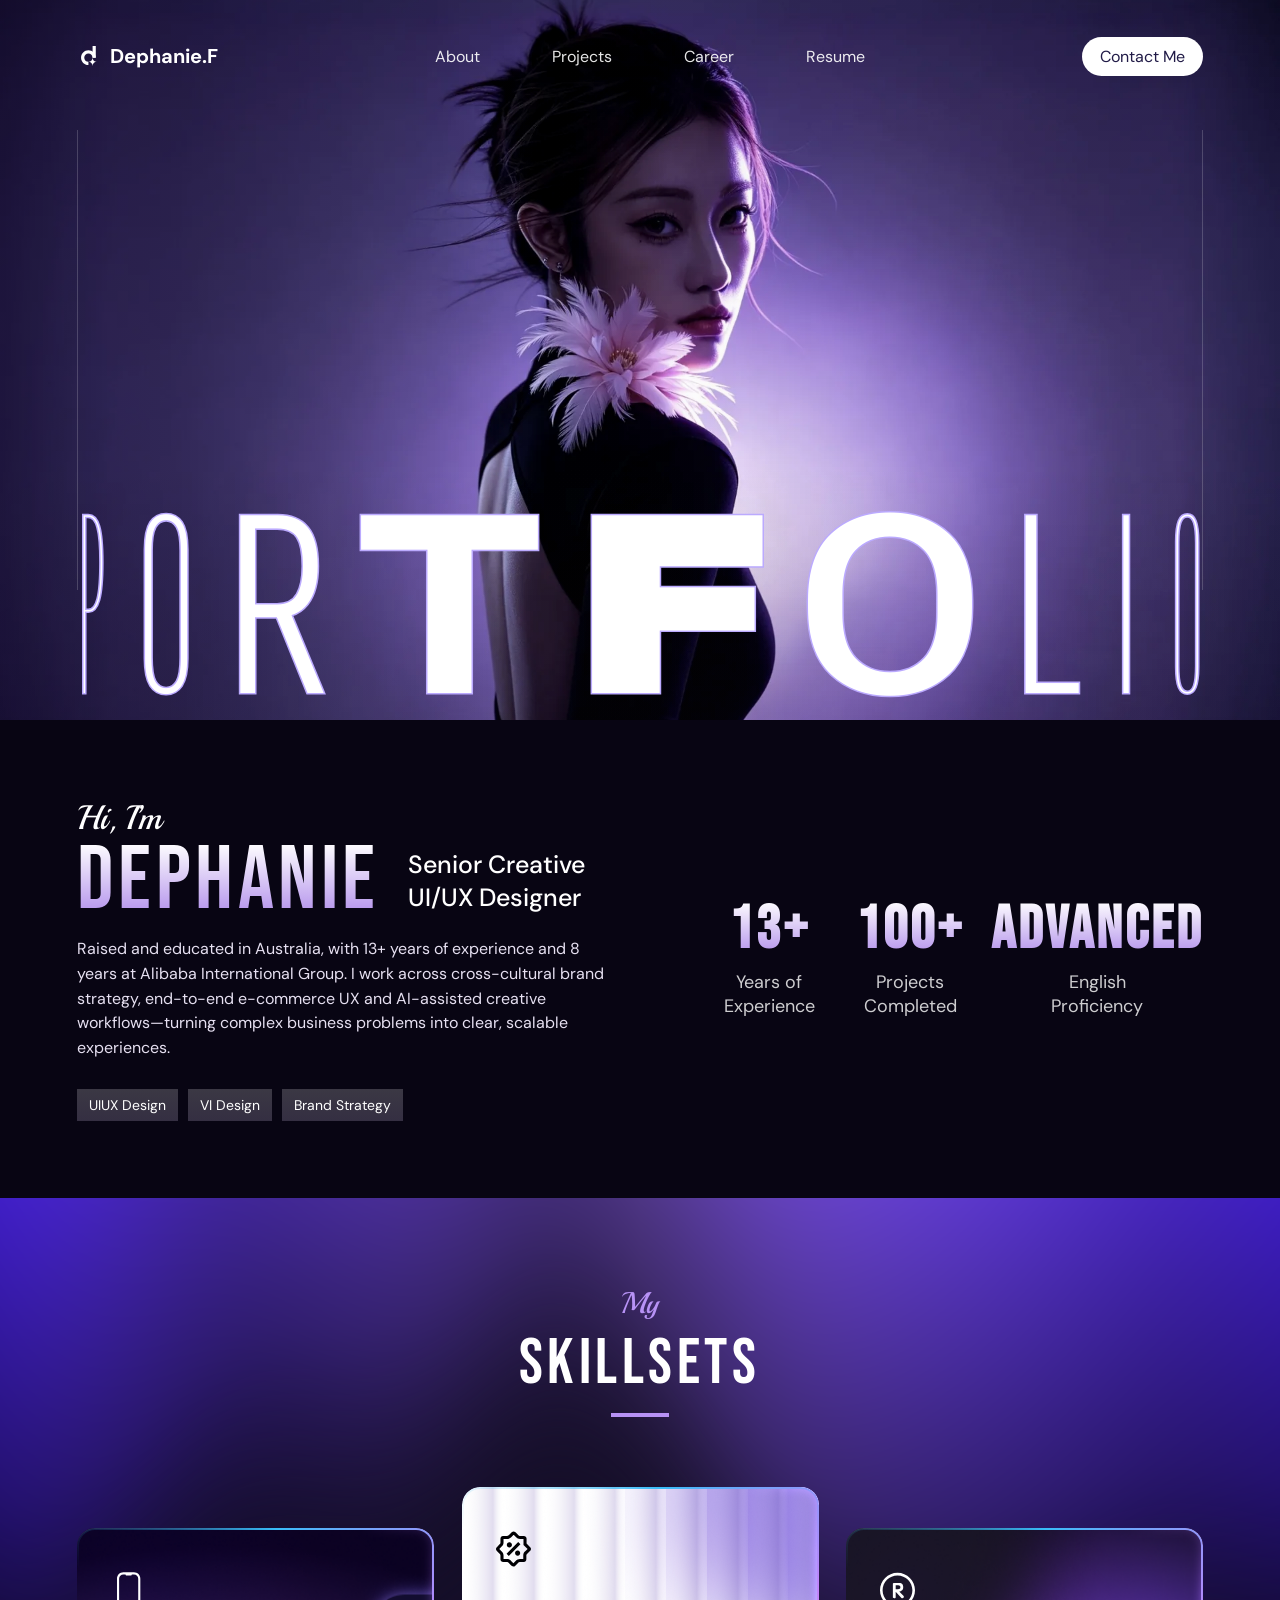
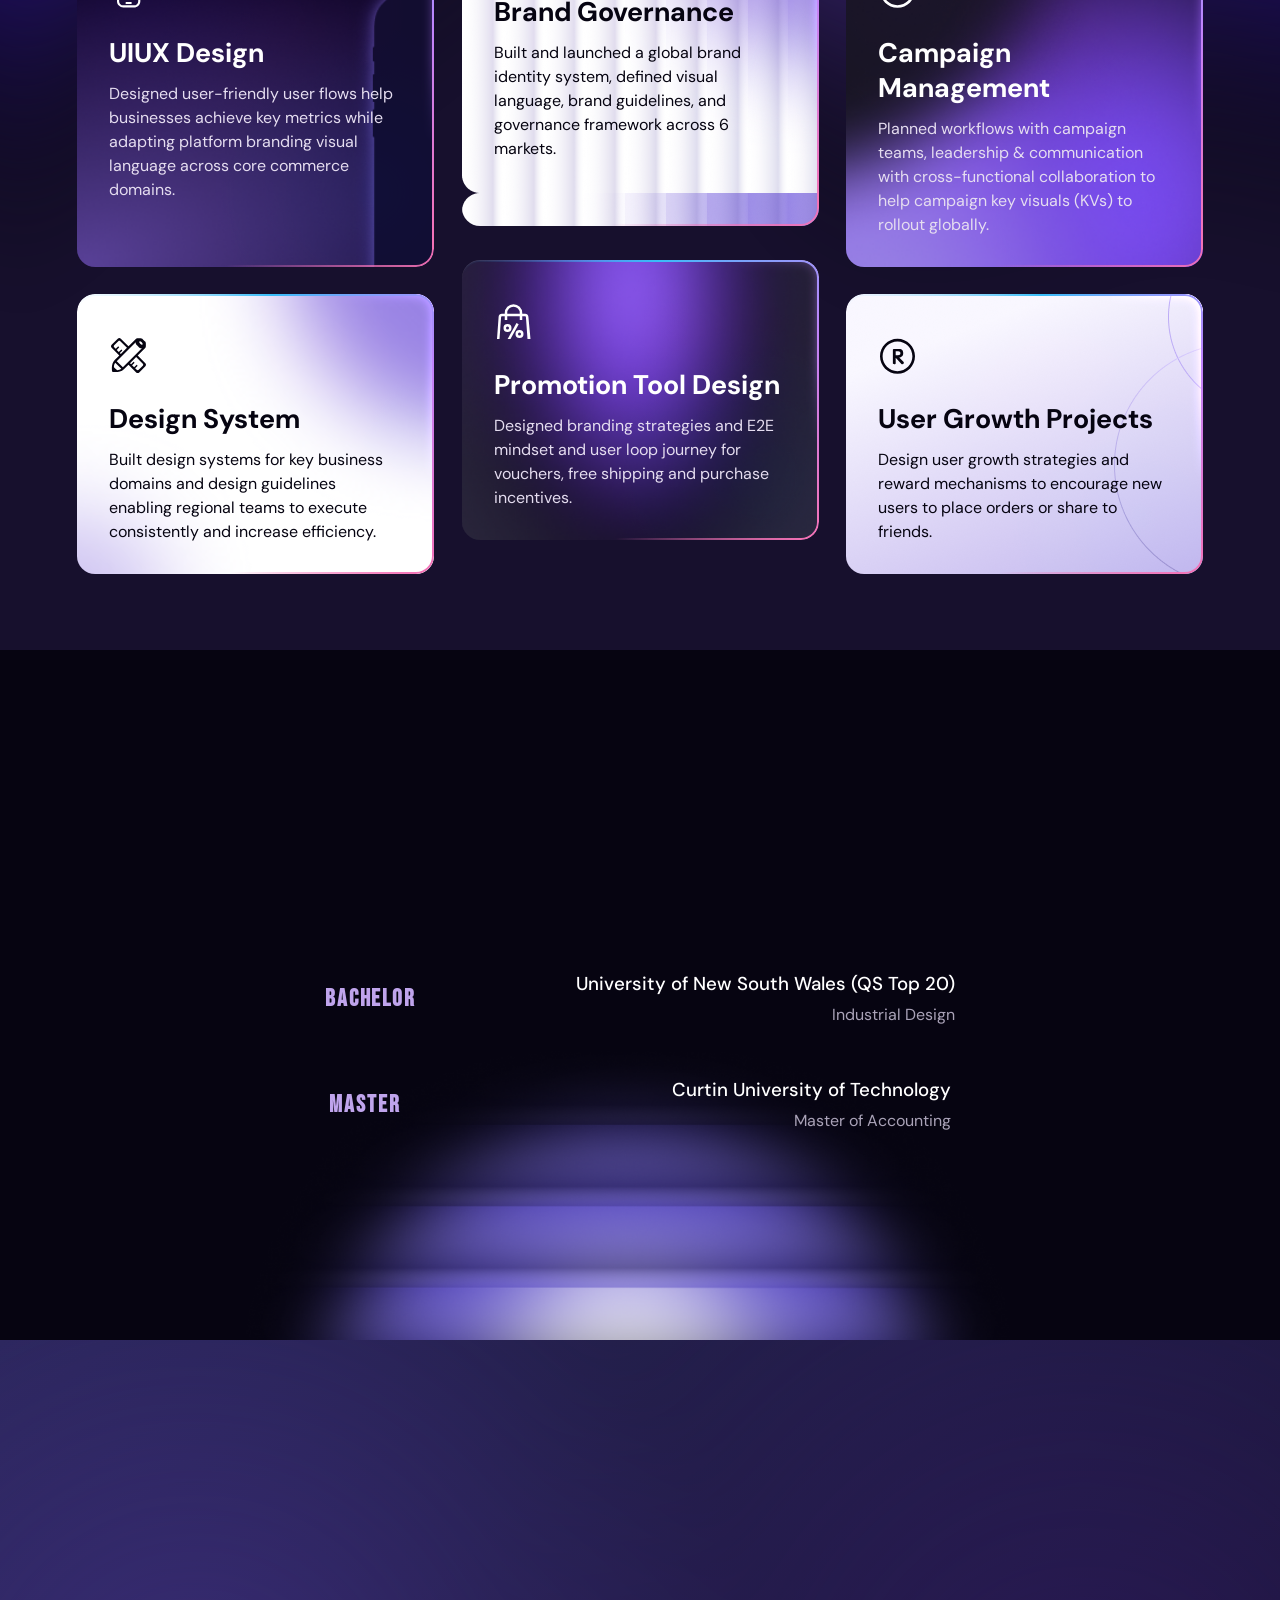
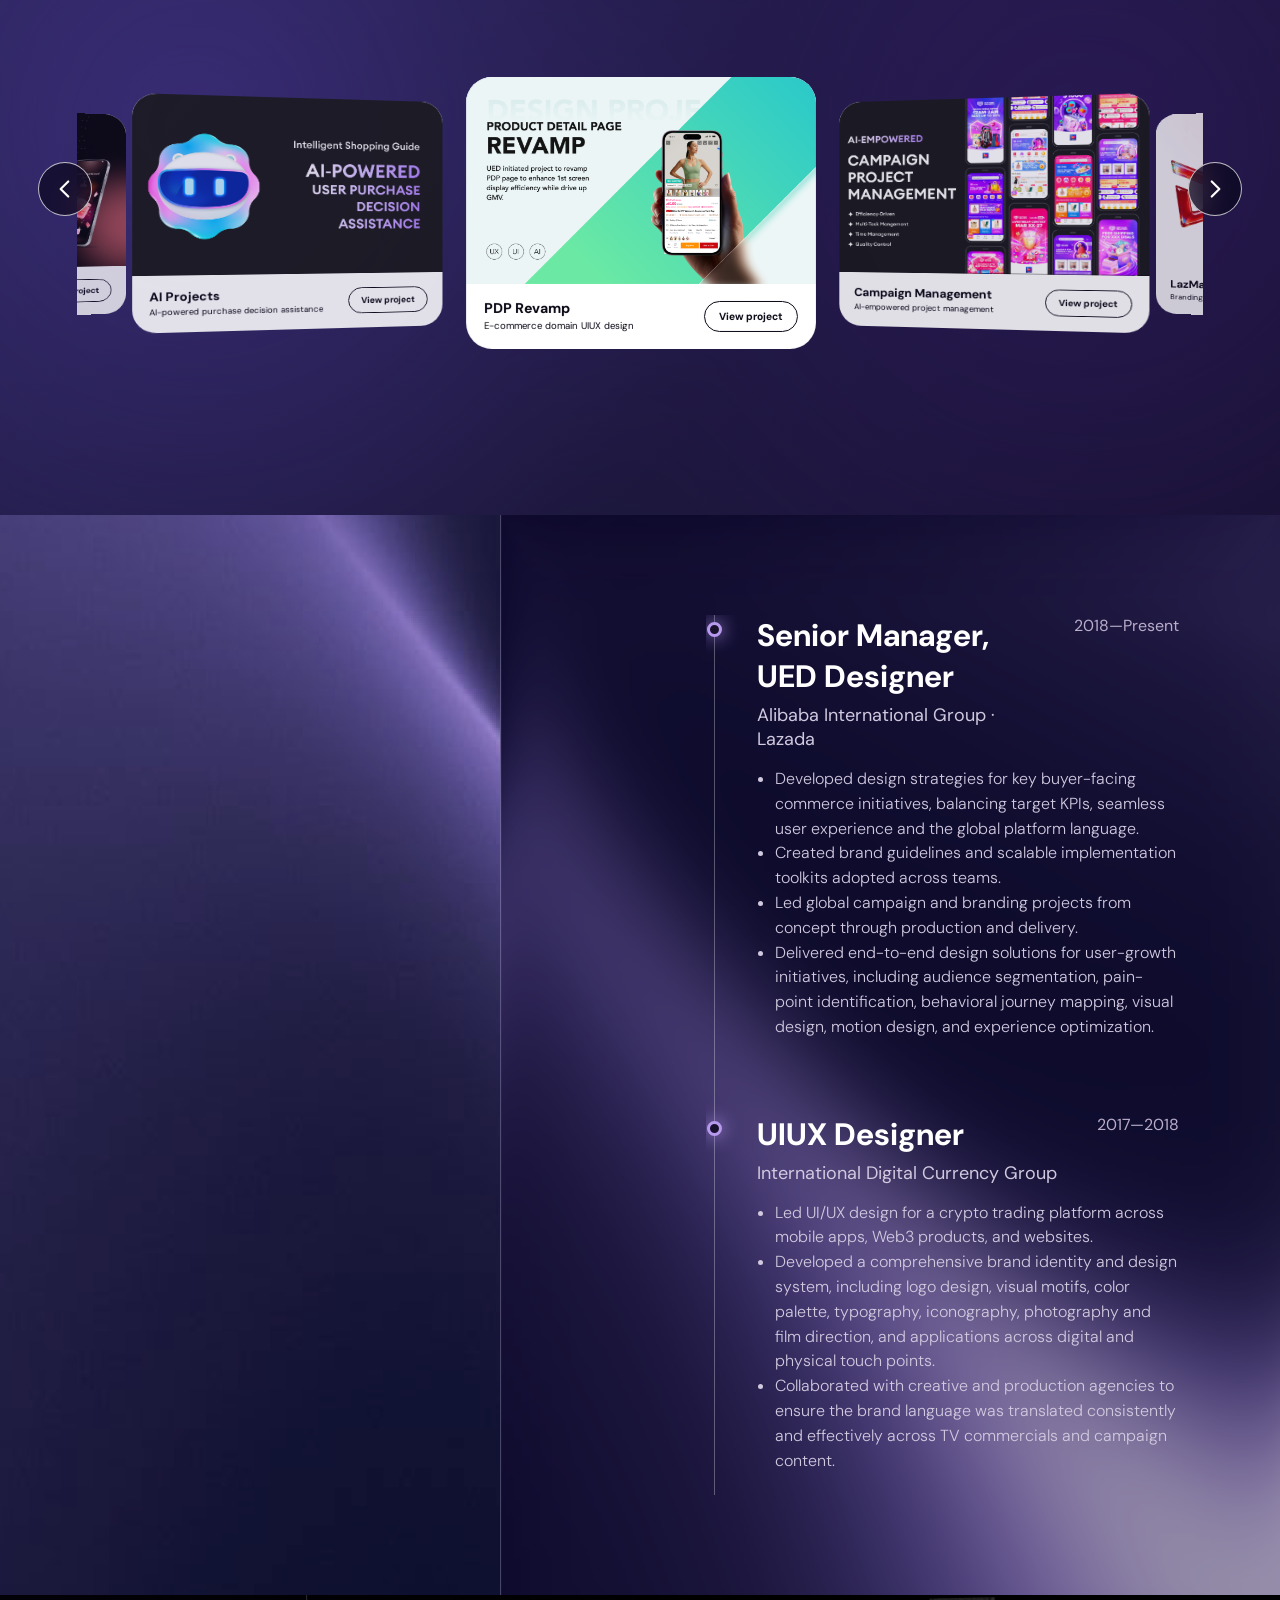
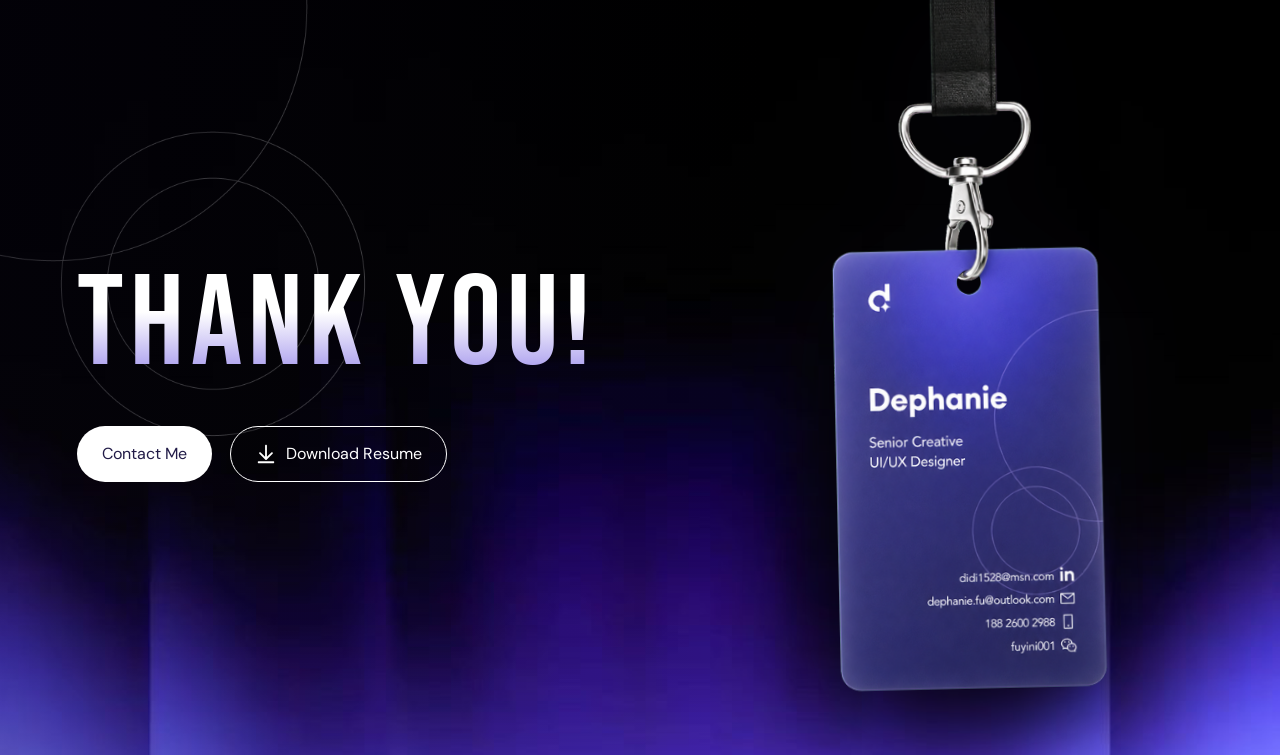
==== commit 80ac6088: "Update downloadable resume" ====
--- a/index.html
+++ b/index.html
@@ -77,7 +77,7 @@
         </div></div>
       </div></section>
 
-      <footer class="contact"><div class="contact-copy shell"><h2>THANK YOU!</h2><div><a class="button light js-email-compose" href="#contact-compose" role="button">Contact Me</a><a class="button ghost" href="assets/CV_Dephanie_UIUX_2026.pdf" download="CV_Dephanie_UIUX_2026.pdf"><img src="assets/icon-download.svg" alt="" width="22" height="22" />Download Resume</a></div></div><div class="contact-lanyard" aria-label="Interactive Dephanie portfolio card"><img class="contact-card" src="assets/workcard.png" alt="Dephanie portfolio card" width="534" height="871" loading="lazy" decoding="async" draggable="false" /></div></footer>
+      <footer class="contact"><div class="contact-copy shell"><h2>THANK YOU!</h2><div><a class="button light js-email-compose" href="#contact-compose" role="button">Contact Me</a><a class="button ghost" href="assets/CV_Dephanie_SrUED_2026_EN.pdf" download="CV_Dephanie_SrUED_2026_EN.pdf"><img src="assets/icon-download.svg" alt="" width="22" height="22" />Download Resume</a></div></div><div class="contact-lanyard" aria-label="Interactive Dephanie portfolio card"><img class="contact-card" src="assets/workcard.png" alt="Dephanie portfolio card" width="534" height="871" loading="lazy" decoding="async" draggable="false" /></div></footer>
       <dialog class="email-dialog" id="email-dialog" aria-labelledby="email-dialog-title">
         <form class="email-form" id="email-form">
           <div class="email-form-head"><div><span>Let’s connect</span><h2 id="email-dialog-title">Send an email</h2></div><button class="email-close" type="button" aria-label="Close email form">×</button></div>
@@ -100,20 +100,5 @@
     <script src="src/email-compose.js?v=20260831" defer></script>
     <script src="src/hero-video.js?v=20260831" defer></script>
     <script src="src/border-glow.js?v=20260831" defer></script>
-  <script>
-    const resumeDownloadLink = document.querySelector('footer.contact a.button.ghost');
-    if (resumeDownloadLink) {
-      resumeDownloadLink.href = 'assets/CV_Dephanie_EN_20260903.pdf?v=20260903';
-      resumeDownloadLink.download = 'CV_Dephanie_EN.pdf';
-    }
-  </script>
-  <script>
-    (() => {
-      const resumeDownloadLink = document.querySelector('footer.contact a.button.ghost');
-      if (!resumeDownloadLink) return;
-      resumeDownloadLink.href = 'assets/CV_Dephanie_EN_20260903_FINAL.pdf?v=20260903-en';
-      resumeDownloadLink.download = 'CV_Dephanie_EN.pdf';
-    })();
-  </script>
 </body>
 </html>
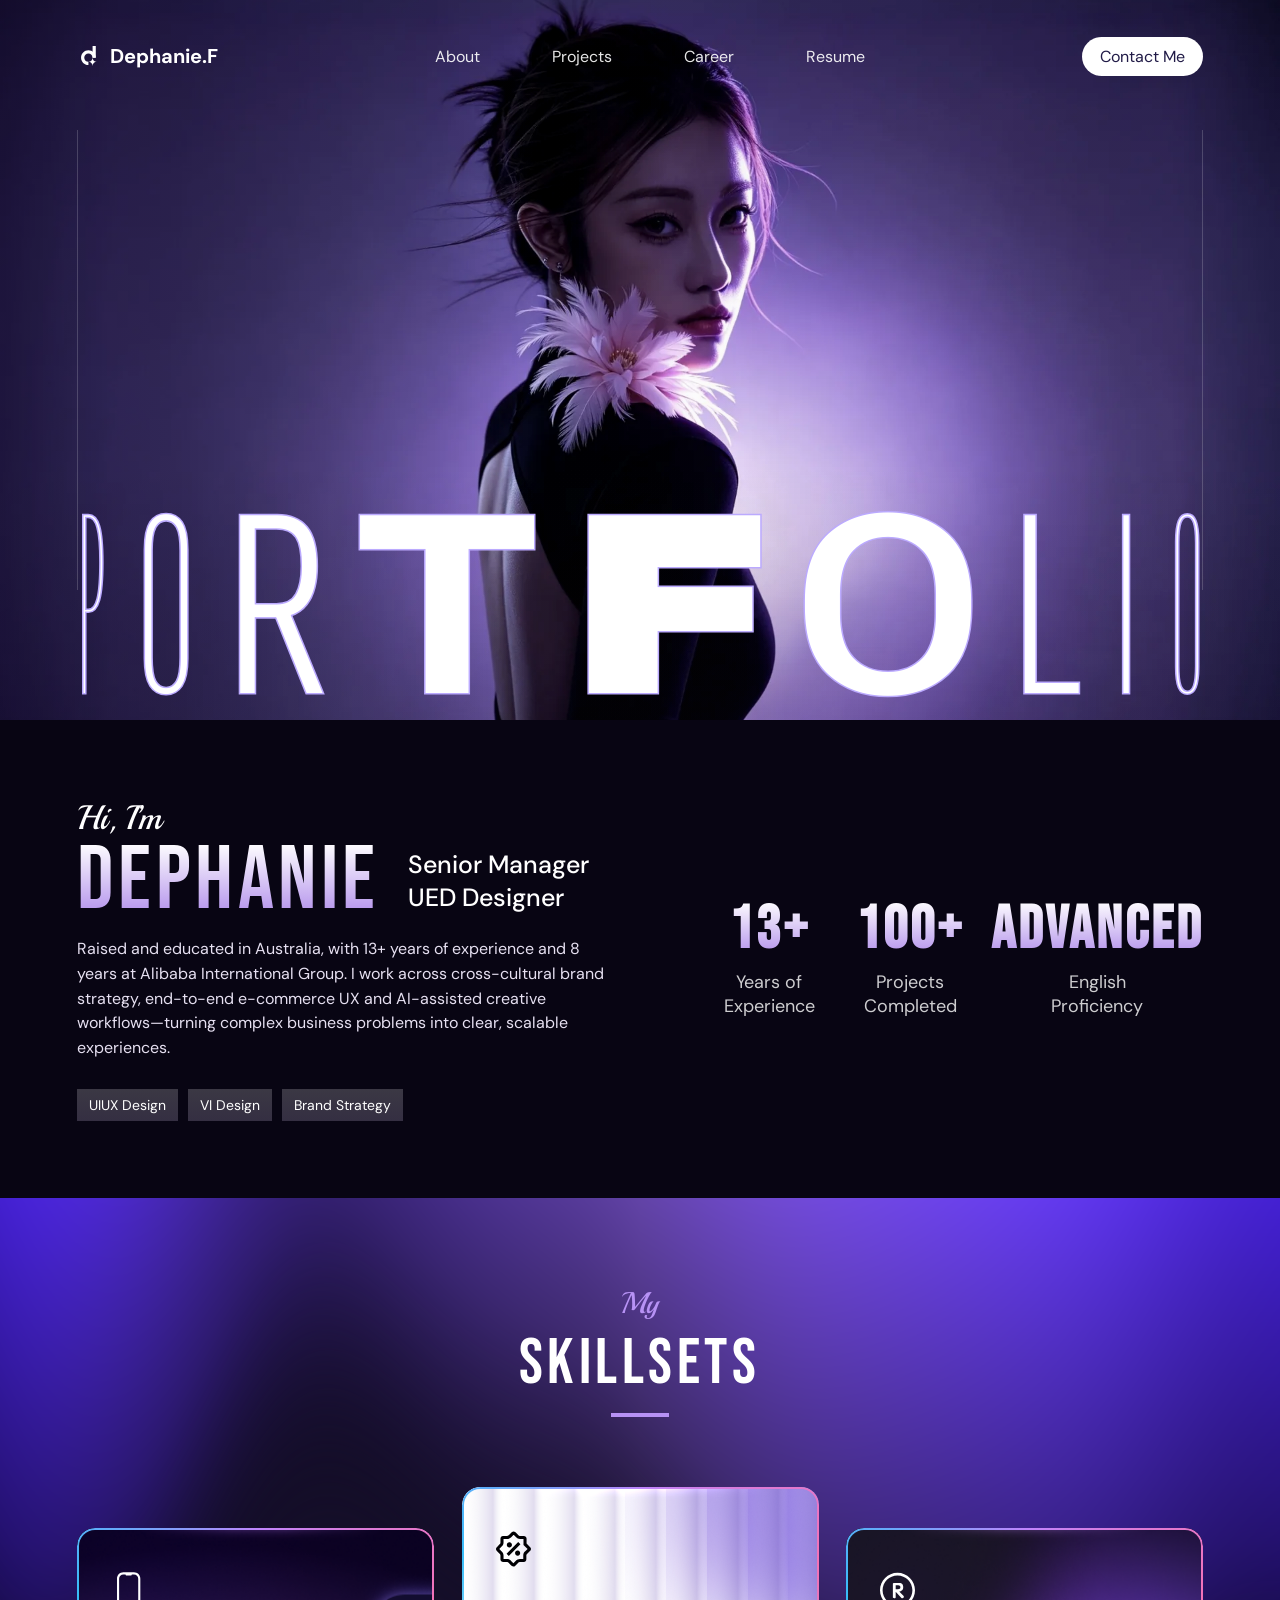
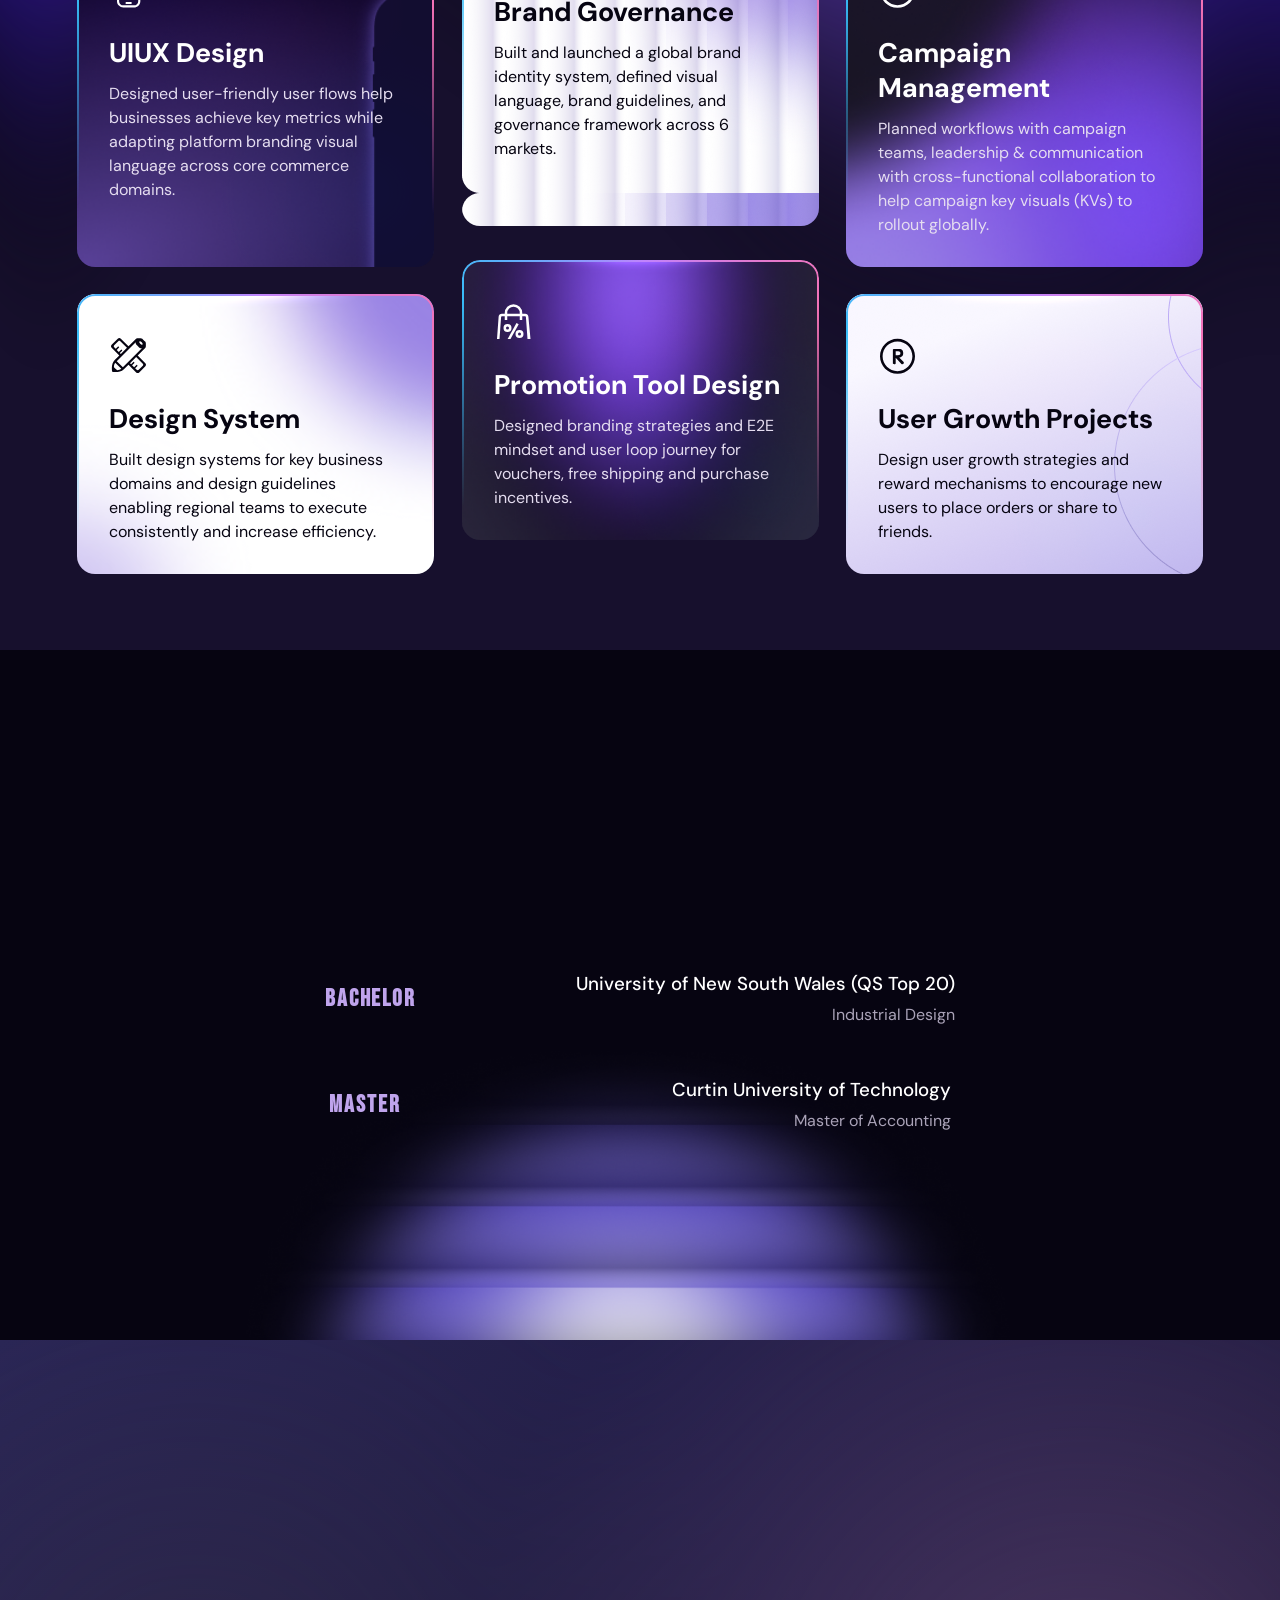
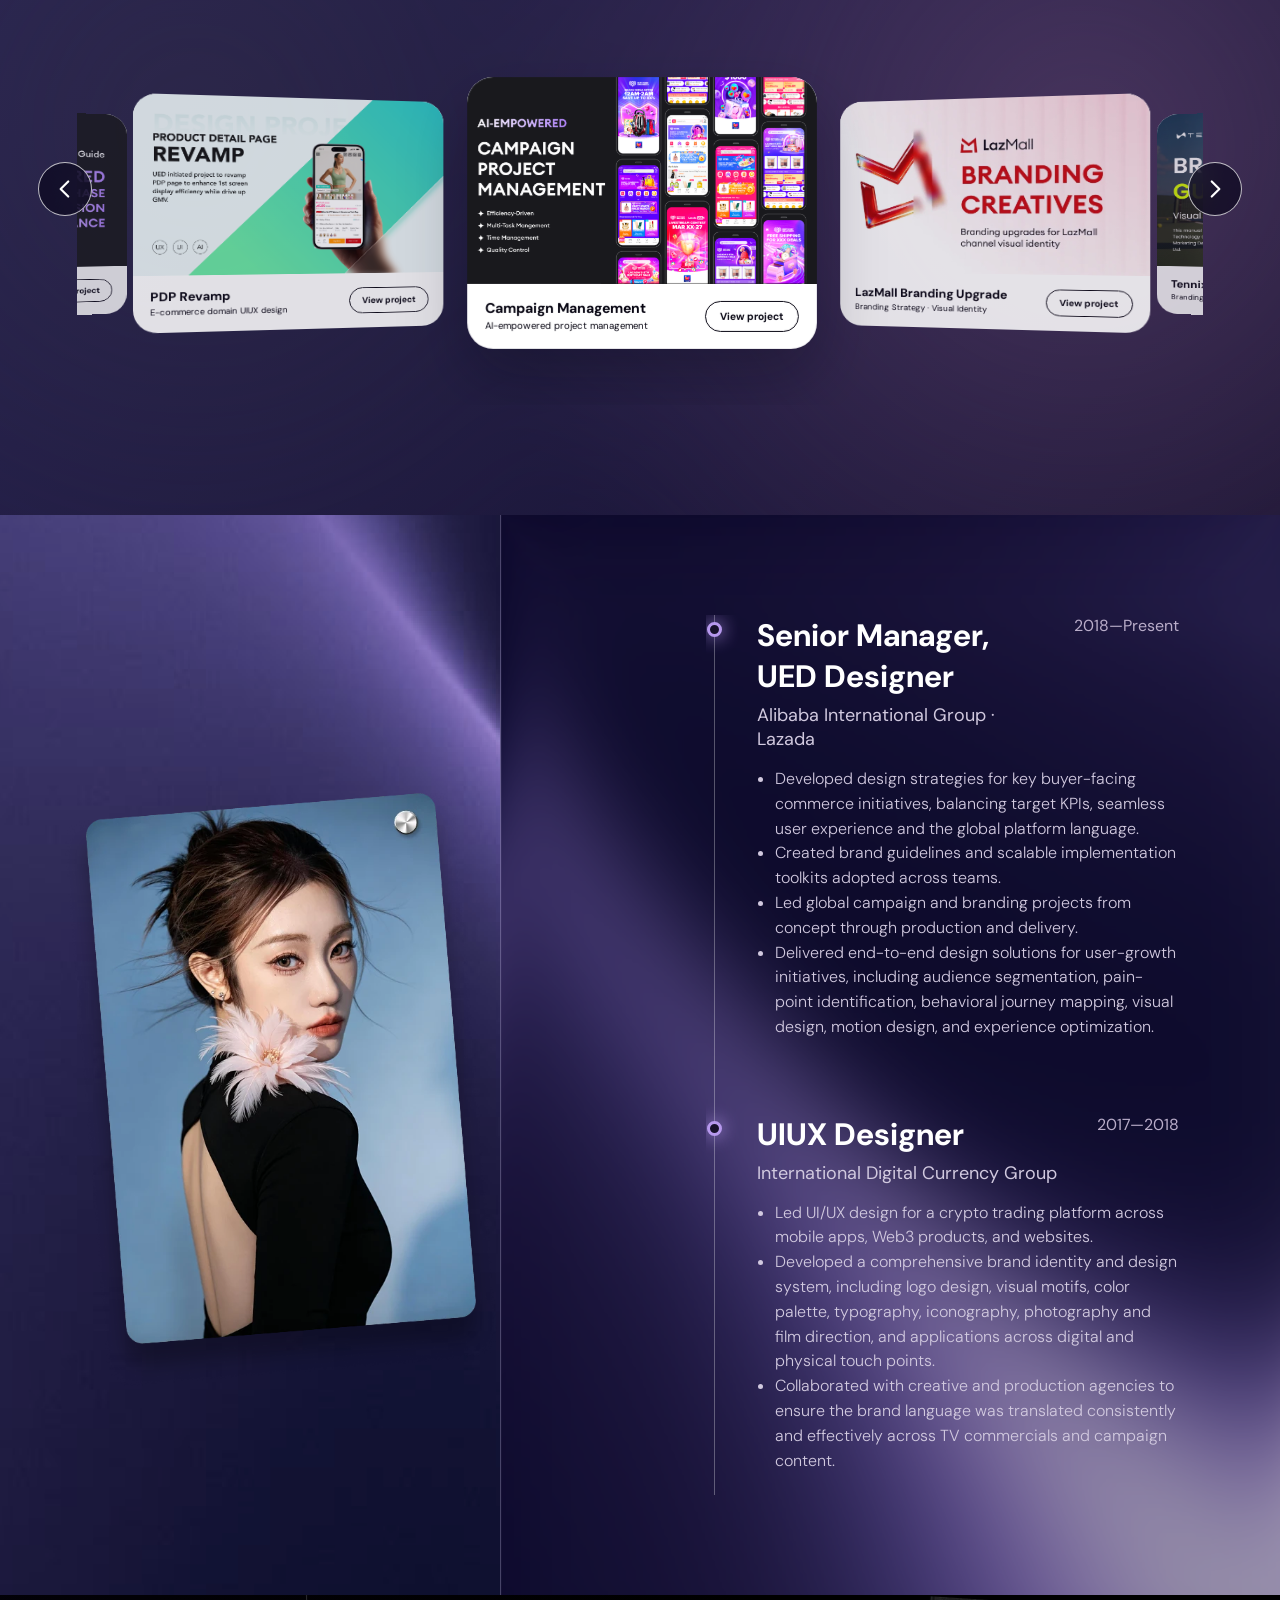
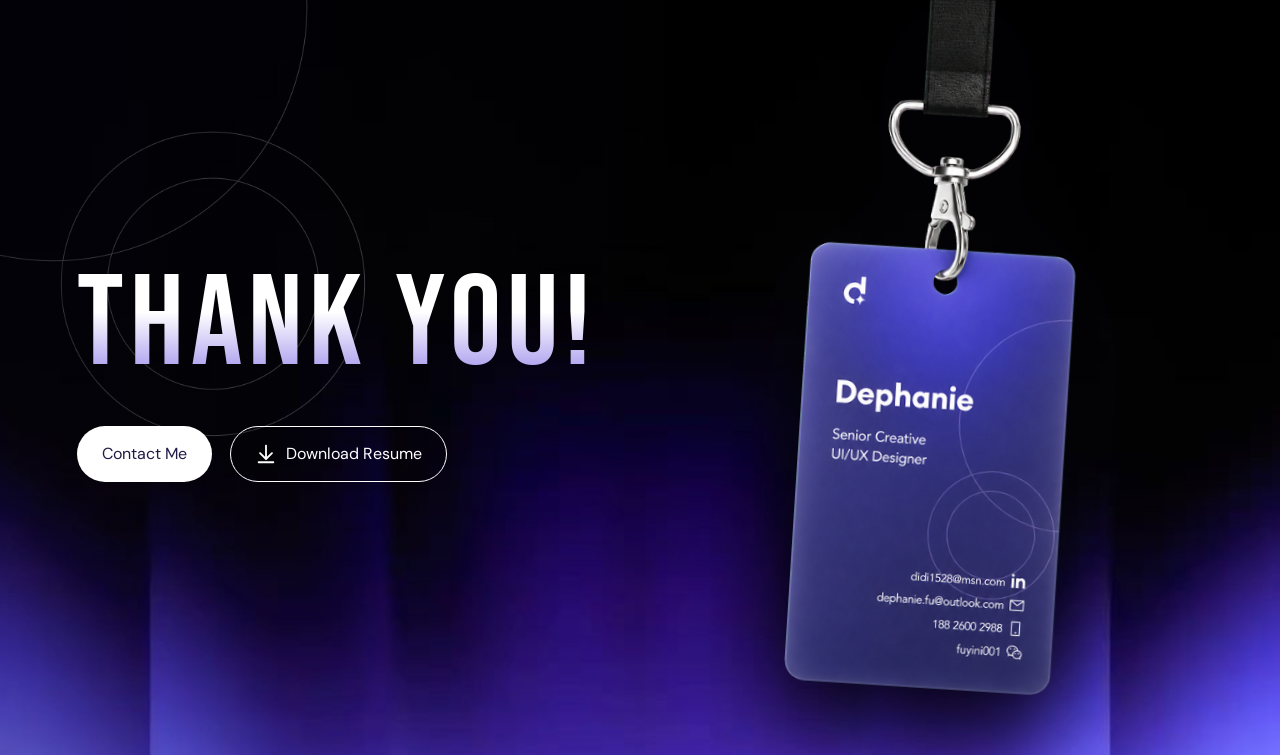
==== commit 07d515c9: "Update About role title" ====
--- a/index.html
+++ b/index.html
@@ -29,7 +29,7 @@
       <section class="about shell" id="about">
         <div class="about-copy">
           <p class="script">Hi, I’m</p>
-          <div class="name-row"><h1>DEPHANIE</h1><h3>Senior Creative<br />UI/UX Designer</h3></div>
+          <div class="name-row"><h1>DEPHANIE</h1><h3>Senior Manager<br />UED Designer</h3></div>
           <p>Raised and educated in Australia, with 13+ years of experience and 8 years at Alibaba International Group. I work across cross-cultural brand strategy, end-to-end e-commerce UX and AI-assisted creative workflows—turning complex business problems into clear, scalable experiences.</p>
           <div class="tags"><span>UIUX Design</span><span>VI Design</span><span>Brand Strategy</span></div>
         </div>
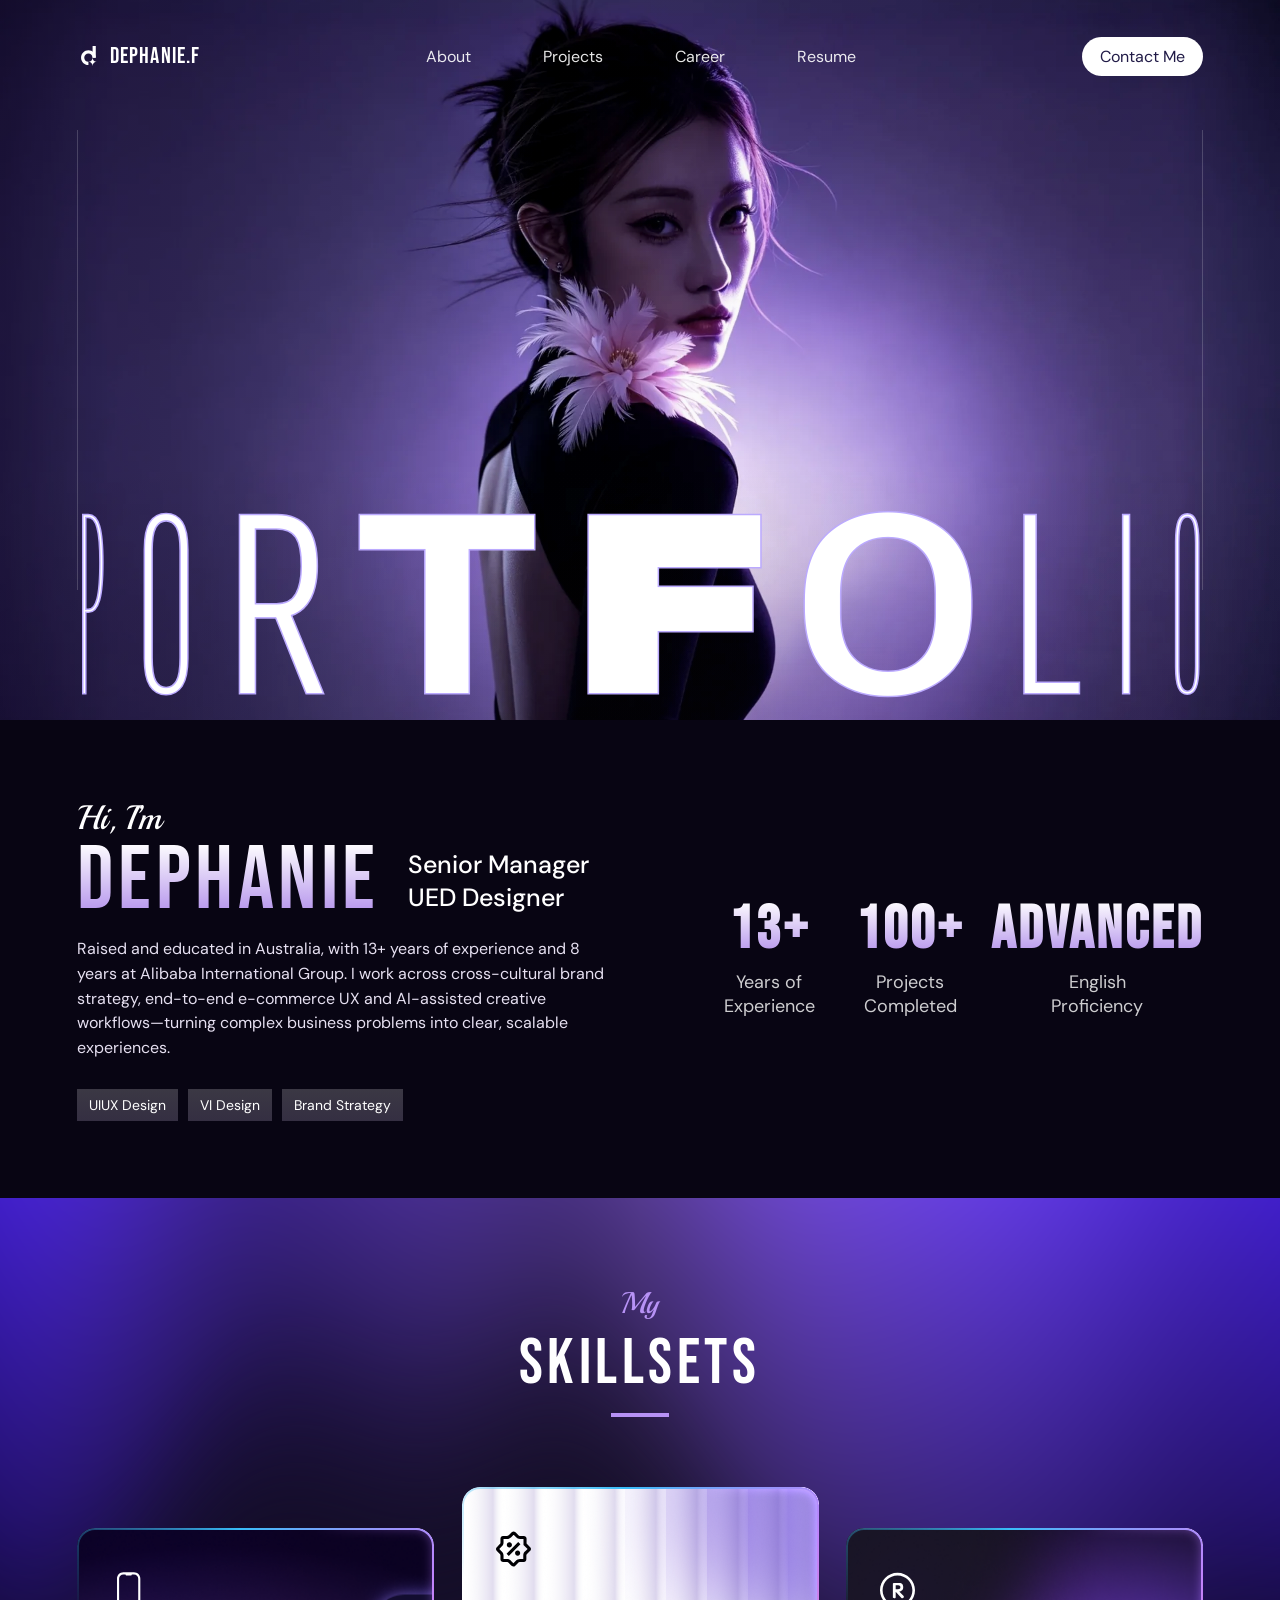
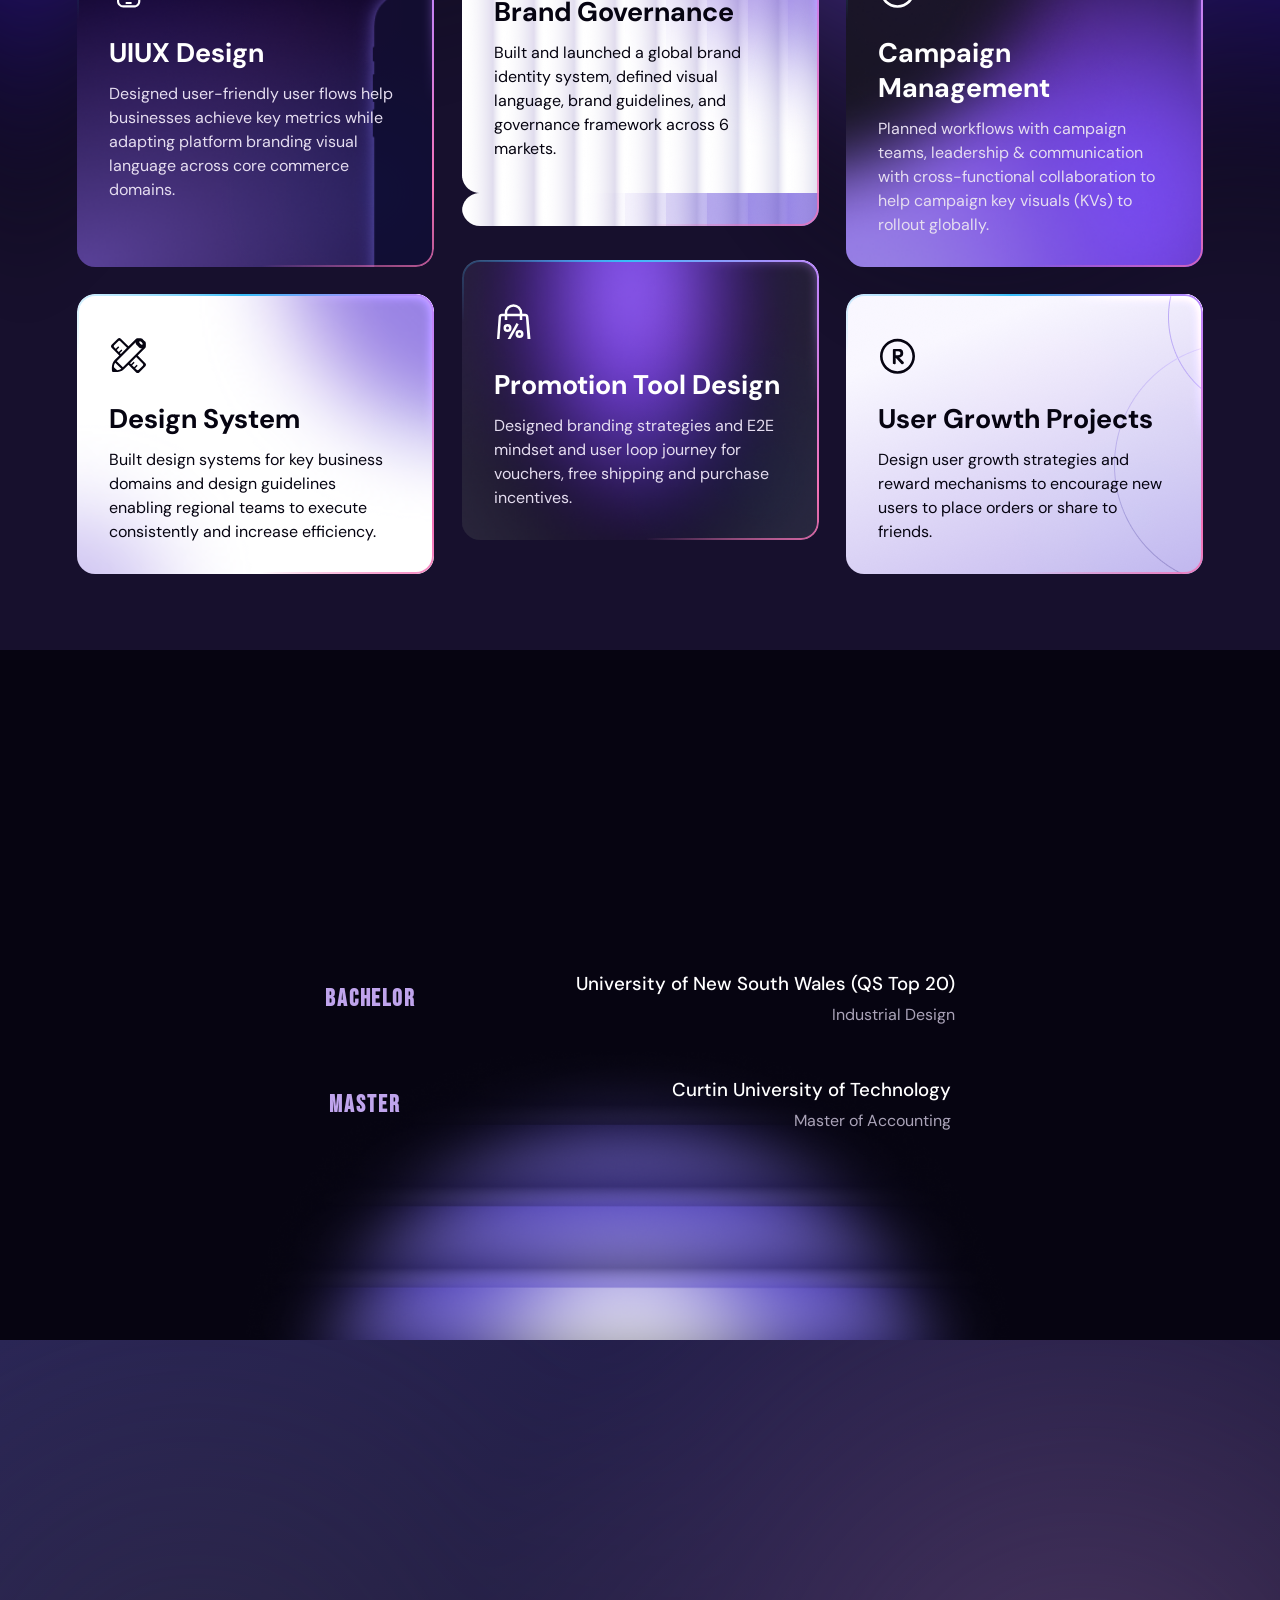
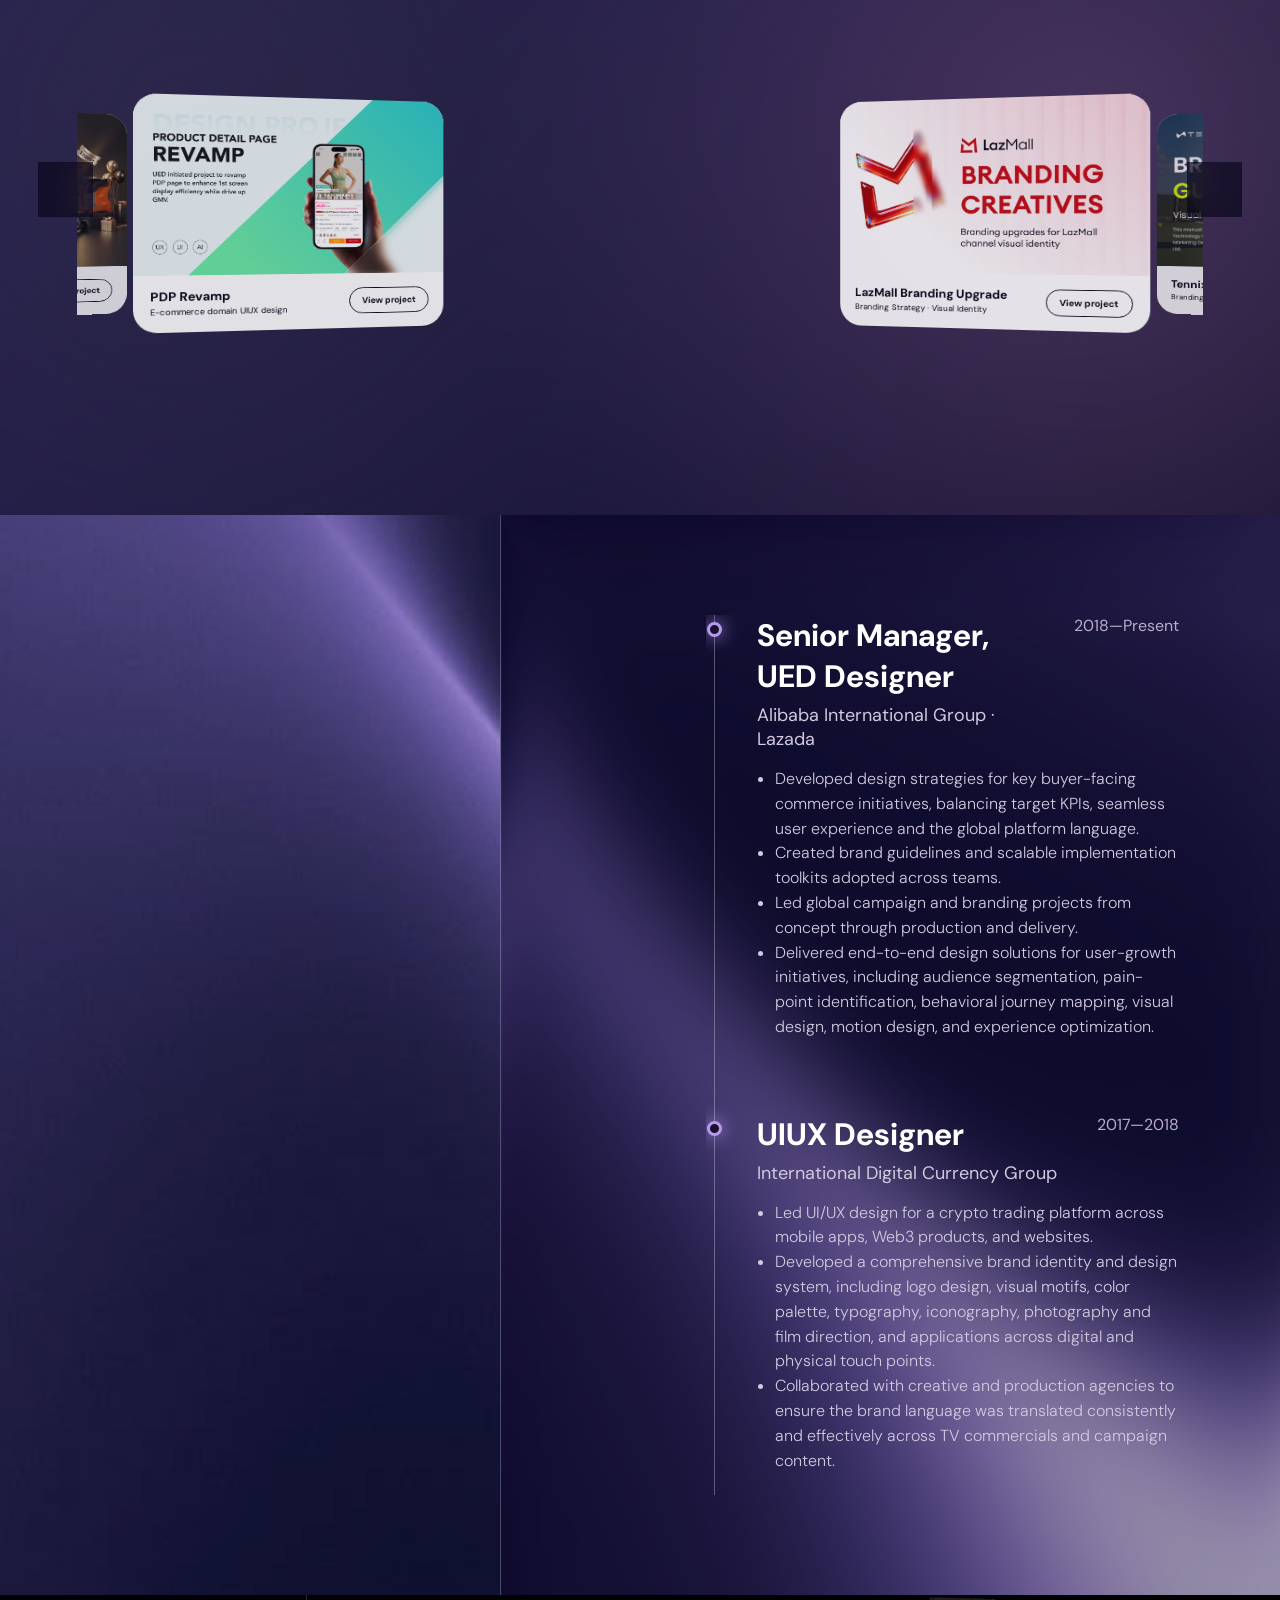
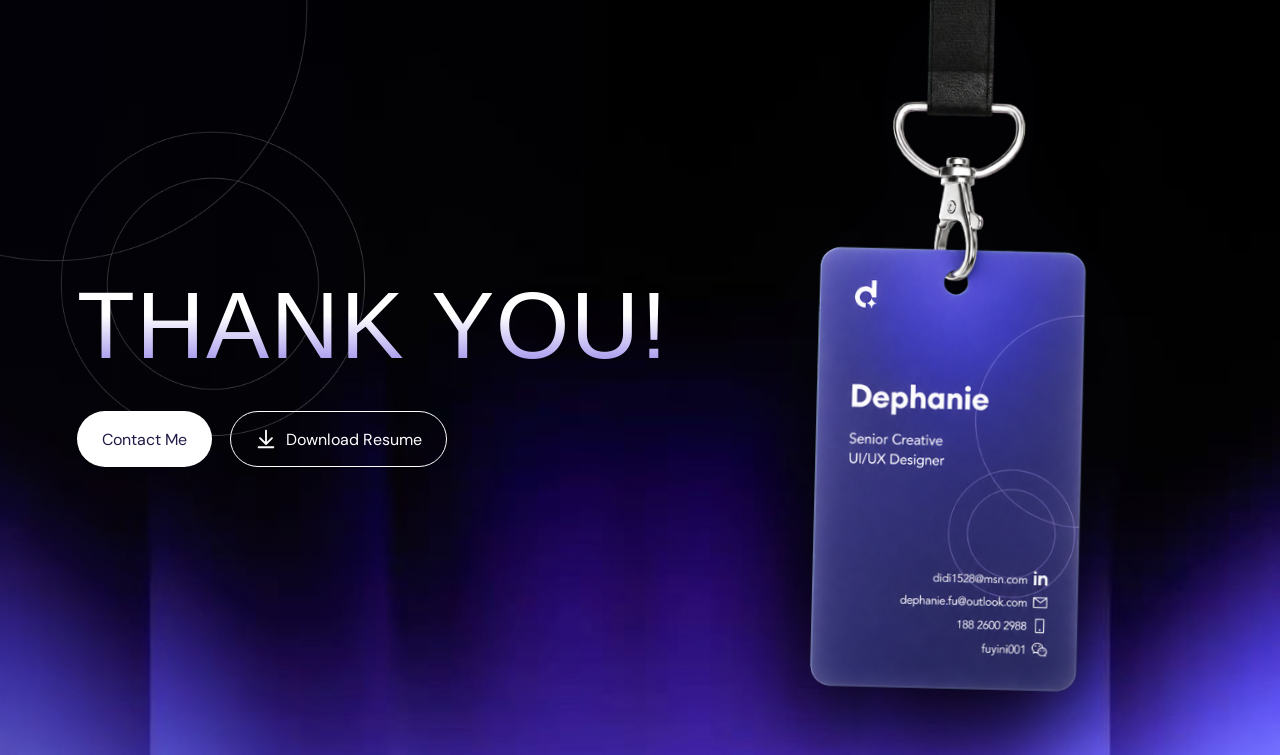
==== commit 2c060bd9: "Publish Dephanie portfolio" ====
--- a/index.html
+++ b/index.html
@@ -1,104 +1,128 @@
 <!doctype html>
-<html lang="en">
-  <head>
-    <meta charset="UTF-8" />
-    <meta name="viewport" content="width=device-width, initial-scale=1.0" />
-    <meta name="theme-color" content="#080513" />
+<html lang="en" data-page-node-id="dZkIAW93M216IIinAmGncE">
+  <head data-page-node-id="f9boPJt6WvNyUsXPJ761wu">
+    <meta charset="UTF-8" data-page-node-id="ybzOubWxkTCdwHczSUPWO3" />
+    <meta name="viewport" content="width=device-width, initial-scale=1.0" data-page-node-id="dWdGxOxa3iA0UjEC90iXdb" />
+    <meta name="theme-color" content="#080513" data-page-node-id="9LwdO5mnt2JTacxfe10avu" />
     <title>Dephanie.F — Senior Creative UI/UX Designer</title>
-    <link rel="preconnect" href="https://fonts.googleapis.com" />
-    <link rel="preconnect" href="https://fonts.gstatic.com" crossorigin />
-    <link rel="preload" href="assets/hero.webp" as="image" fetchpriority="high" />
-    <link href="https://fonts.googleapis.com/css2?family=Bebas+Neue&family=DM+Sans:wght@300;400;500;600;700&family=Playball&family=Roboto+Flex:opsz,wdth,wght@8..144,25..151,100..1000&display=swap" rel="stylesheet" />
-    <link rel="stylesheet" href="src/styles.css?v=20260910" />
-    <link rel="stylesheet" href="src/border-glow.css?v=20260831" />
+    <meta name="description" content="Dephanie Fu — Senior Manager, UED Designer at Alibaba International Group (Lazada). 13+ years across cross-cultural brand strategy, end-to-end e-commerce UX and AI-assisted creative workflows. Selected work: PDP revamp, campaign management, LazMall and Tennix brand systems, user growth and AI shopping." data-page-node-id="XOkydQq6T2eomemDvZhY0y" />
+    <meta name="author" content="Dephanie Fu" data-page-node-id="LTf8VALXhmIWnYnNZ3WEfX" />
+    <link rel="canonical" href="https://dephaniefu.github.io/dephanie-portfolio/" data-page-node-id="Nr532ou0qoQYebgsYPTwkK" />
+    <link rel="icon" href="assets/mark.svg" type="image/svg+xml" data-page-node-id="doTZdgYx1ZwBCosFdxPtlt" />
+    <meta property="og:type" content="website" data-page-node-id="phnRDWJbzHJLM2uLk2qet8" />
+    <meta property="og:site_name" content="Dephanie.F" data-page-node-id="F8FrHJ7hKISiRdKUipQQe1" />
+    <meta property="og:title" content="Dephanie.F — Senior Creative UI/UX Designer" data-page-node-id="XBd0LvHfiYO55h8HsRagGx" />
+    <meta property="og:description" content="13+ years of cross-cultural brand strategy, e-commerce UX and AI-assisted creative work. Selected projects, career journey and resume." data-page-node-id="d3spUlSdjKMidHNRQkMO5V" />
+    <meta property="og:url" content="https://dephaniefu.github.io/dephanie-portfolio/" data-page-node-id="oc0eCv0EEBK5Sa8NqAZQoE" />
+    <meta property="og:image" content="https://dephaniefu.github.io/dephanie-portfolio/assets/hero.webp" data-page-node-id="1rwhqNOQTowkXp6MxPo9Xh" />
+    <meta property="og:image:width" content="1920" data-page-node-id="5PEDmKzuMWGzKK8KlmRVdQ" />
+    <meta property="og:image:height" content="1280" data-page-node-id="k06pFDDmQPY3RqA3r9HQlA" />
+    <meta property="og:image:alt" content="Dephanie.F portfolio hero artwork" data-page-node-id="e88cGzMSsgUGaHbRTbWevj" />
+    <meta property="og:locale" content="en_US" data-page-node-id="ClKuBeOPLfd7Z3mEQYnWP3" />
+    <meta name="twitter:card" content="summary_large_image" data-page-node-id="8CKRU6kupAkRDIPIEIhkyS" />
+    <meta name="twitter:title" content="Dephanie.F — Senior Creative UI/UX Designer" data-page-node-id="j4eCK3C4OEgLu1WGAC5YCh" />
+    <meta name="twitter:description" content="13+ years of cross-cultural brand strategy, e-commerce UX and AI-assisted creative work." data-page-node-id="YRBLEttFiaqWEMOkwIQgAZ" />
+    <meta name="twitter:image" content="https://dephaniefu.github.io/dephanie-portfolio/assets/hero.webp" data-page-node-id="Hl5Vj7m45IXzCksf4vRPDK" />
+    <link rel="preconnect" href="https://fonts.googleapis.com" data-page-node-id="Y0Wtuk1734v1PpgLquWqNT" />
+    <link rel="preconnect" href="https://fonts.gstatic.com" crossorigin data-page-node-id="rmhlk76g7pfM3j9UWrn8YG" />
+    <link rel="preload" href="assets/hero.webp" as="image" fetchpriority="high" data-page-node-id="OFvE4hDLyeM4dqSRr0VLZs" />
+    <link href="https://fonts.googleapis.com/css2?family=Bebas+Neue&family=DM+Sans:wght@300;400;500;600;700&family=Playball&family=Roboto+Flex:opsz,wdth,wght@8..144,25..151,100..1000&display=swap" rel="stylesheet" data-page-node-id="7VMhonWKl9kgsGhdF1XwaB" />
+    <link rel="stylesheet" href="src/styles.css?v=20261113-3" data-page-node-id="epEHCdbbspxvjUFF8UnyEw" />
+    <link rel="stylesheet" href="src/border-glow.css?v=20260831" data-page-node-id="A3l90erXczicomDB6JaBP4" />
   </head>
-  <body>
-    <main>
-      <header class="hero" id="top">
-        <nav class="nav shell">
-          <a class="brand" href="#top"><img src="assets/mark.svg" alt="" />Dephanie.F</a>
-          <div class="nav-links"><a href="#about">About</a><a href="#projects">Projects</a><a href="#career">Career</a><a href="#education">Resume</a></div>
-          <a class="button light compact js-email-compose" href="#contact-compose" role="button">Contact Me</a>
+  <body data-page-node-id="X8t3a1x06WHZUW4ySurV9p">
+    <main data-page-node-id="l6y1Pl4DasI8lRntBQY5Lw">
+      <header class="hero" id="top" data-page-node-id="W4Zaf3vc2GMqCsZzmgKAjS">
+        <nav class="nav shell" data-page-node-id="Dg6AA7RJXvKZg8m7lDytWJ">
+          <a class="brand" href="#top" data-page-node-id="sfkNFfrhMVGGEstNw4L2zx"><img src="assets/mark.svg" alt="" data-page-node-id="7yDvXCsIReoW5Dbwx6uB4Y" />Dephanie.F</a>
+          <div class="nav-links" id="nav-links" data-page-node-id="gMhzytwrAOrloHdMS6LA4e"><a href="#about" data-page-node-id="sQRq3tJExIzCEBMeVkFeQ0">About</a><a href="#projects" data-page-node-id="TsT6XAY41s3XCC2fgJ1ZYj">Projects</a><a href="#career" data-page-node-id="BQCBBTSnZHWdtNxm4k8O12">Career</a><a href="#education" data-page-node-id="fVgWMZ2VQGNcDw5Ejg2Ylv">Resume</a><a class="nav-panel-contact js-email-compose" href="#contact-compose" role="button" data-page-node-id="ynKrjnBh9qSG0Sp2qZAHYf">Contact Me</a></div>
+          <div class="nav-actions" data-page-node-id="lspFHiyh9dZ8krWJ1SjROQ">
+            <a class="button light compact js-email-compose" href="#contact-compose" role="button" data-page-node-id="bwVeWRpQOg3plzFFDePDBx">Contact Me</a>
+            <button class="nav-toggle" id="nav-toggle" type="button" aria-expanded="false" aria-controls="nav-links" aria-label="Open menu" data-page-node-id="i0fDfA6QdbDGGGnZhzC1uh"><span data-page-node-id="VAs5JTAO1l3YP8niT16U5g"></span><span data-page-node-id="sTuTlLOlktY6iXZfwUz9Ou"></span></button>
+          </div>
         </nav>
-        <div class="hero-photo" aria-hidden="true"><video class="hero-video" muted loop playsinline preload="metadata" poster="assets/hero.webp"><source src="assets/hero-motion.mp4" type="video/mp4" /></video></div><div class="frame-lines" aria-hidden="true"></div>
-        <div class="text-pressure-shell shell" aria-label="Portfolio">
-          <h1 class="text-pressure-title" data-text-pressure="Portfolio"></h1>
+        <div class="hero-photo" aria-hidden="true" data-page-node-id="uezShXJPGYv48tTPK5jNE7"><video class="hero-video" muted loop playsinline preload="metadata" poster="assets/hero.webp" data-page-node-id="jDCg96wrCjGMHDLe2Muclj"><source src="assets/hero-motion.mp4" type="video/mp4" data-page-node-id="xMmHxc3BrIvMxlswJ5u3ZM" /></video></div><div class="frame-lines" aria-hidden="true" data-page-node-id="ceSC0yaE2B0z0F5SO4yvAA"></div>
+        <div class="text-pressure-shell shell" aria-label="Portfolio" data-page-node-id="gu0IWMED4VuTgXt5YIVdgo">
+          <h1 class="text-pressure-title" data-text-pressure="Portfolio" data-page-node-id="YKILw0VqBHHfciDbmIrsvx"></h1>
         </div>
       </header>
 
-      <section class="about shell" id="about">
-        <div class="about-copy">
-          <p class="script">Hi, I’m</p>
-          <div class="name-row"><h1>DEPHANIE</h1><h3>Senior Manager<br />UED Designer</h3></div>
-          <p>Raised and educated in Australia, with 13+ years of experience and 8 years at Alibaba International Group. I work across cross-cultural brand strategy, end-to-end e-commerce UX and AI-assisted creative workflows—turning complex business problems into clear, scalable experiences.</p>
-          <div class="tags"><span>UIUX Design</span><span>VI Design</span><span>Brand Strategy</span></div>
+      <section class="about shell" id="about" data-page-node-id="w682ARTDSe6dmwJPHNCsHc">
+        <div class="about-copy" data-page-node-id="IhpCIaX1cyozFJ3wpVCLVI">
+          <p class="script" data-page-node-id="PaMyC31dYYqlW5jWk9nZDG">Hi, I’m</p>
+          <div class="name-row" data-page-node-id="o5Ds8tooKBf6uB8d70szTu"><h1 data-page-node-id="WuH3EDrpIJiAAxzAE32wpb">DEPHANIE</h1><h3 data-page-node-id="tpW0u2QH0d6QdiDPZmCQbC">Senior Manager<br data-page-node-id="9jDmGEosUyAzrBijOHy6PX"/>UED Designer</h3></div>
+          <p data-page-node-id="3ybZGEOjeUxOU0XLLypL0P">Raised and educated in Australia, with 13+ years of experience and 8 years at Alibaba International Group. I work across cross-cultural brand strategy, end-to-end e-commerce UX and AI-assisted creative workflows—turning complex business problems into clear, scalable experiences.</p>
+          <div class="tags" data-page-node-id="SvDM2vnwb0JzOHXgEVgBSL"><span data-page-node-id="FhDqe0mFurWky0SdC9jo4R">UIUX Design</span><span data-page-node-id="GnpxVqdHl9rXEVp6AyTHQM">VI Design</span><span data-page-node-id="rf9MMwh21l8OPCfVq0Zb5N">Brand Strategy</span></div>
         </div>
-        <div class="stats"><div><b>13+</b><span>Years of<br />Experience</span></div><div><b>100+</b><span>Projects<br />Completed</span></div><div><b class="wide">ADVANCED</b><span>English<br />Proficiency</span></div></div>
+        <div class="stats" data-page-node-id="eti5NHqKocYEejyH3tYyFD"><div data-page-node-id="oAiFqIvpqsKji7AnCUErMp"><b data-page-node-id="9c7GbMpSL4VGkPPcY89KXu">13+</b><span data-page-node-id="1FcnNyv68DDlWjdpCJ2J2j">Years of<br data-page-node-id="QCWilPZiZezj1NxgZPxsCl"/>Experience</span></div><div data-page-node-id="wAFjcyV7i9LPRw3sCLTflA"><b data-page-node-id="13UtRlBpT7vIk0bDTyRGIS">100+</b><span data-page-node-id="Vlmue3dvm812q3pc9vfIv4">Projects<br data-page-node-id="zdLiAL8NW1qWKrXH1gQrGh"/>Completed</span></div><div data-page-node-id="GCcCBhGV8LjQKJSl14pVX7"><b class="wide" data-page-node-id="48zyYjHACQ9ZPZI4vDdYWA">ADVANCED</b><span data-page-node-id="Eylae2HqcLVWPWLVGnBoWe">English<br data-page-node-id="Yy6T0CGMUkrvp2NSFvP27F"/>Proficiency</span></div></div>
       </section>
 
-      <section class="skills section-pad">
-        <div class="aurora-container" aria-hidden="true"></div>
-        <div class="section-title"><span>My</span><h2>SKILLSETS</h2><i></i></div>
-        <div class="skills-grid shell">
-          <article class="skill-card"><img src="assets/icon-uiux.svg" alt="" width="40" height="40" loading="lazy" decoding="async" /><h3>UIUX Design</h3><p>Designed user-friendly user flows help businesses achieve key metrics while adapting platform branding visual language across core commerce domains.</p></article>
-          <article class="skill-card"><img src="assets/icon-brand.svg" alt="" width="40" height="40" loading="lazy" decoding="async" /><h3>Brand Governance</h3><p>Built and launched a global brand identity system, defined visual language, brand guidelines, and governance framework across 6 markets.</p></article>
-          <article class="skill-card"><img src="assets/icon-projects.svg" alt="" width="40" height="40" loading="lazy" decoding="async" /><h3>Campaign Management</h3><p>Planned workflows with campaign teams, leadership &amp; communication with cross-functional collaboration to help campaign key visuals (KVs) to rollout globally.</p></article>
-          <article class="skill-card"><img src="assets/icon-system.svg" alt="" width="40" height="40" loading="lazy" decoding="async" /><h3>Design System</h3><p>Built design systems for key business domains and design guidelines enabling regional teams to execute consistently and increase efficiency.</p></article>
-          <article class="skill-card"><img src="assets/icon-promo.svg" alt="" width="40" height="40" loading="lazy" decoding="async" /><h3>Promotion Tool Design</h3><p>Designed branding strategies and E2E mindset and user loop journey for vouchers, free shipping and purchase incentives.</p></article>
-          <article class="skill-card"><img src="assets/icon-projects.svg" alt="" width="40" height="40" loading="lazy" decoding="async" /><h3>User Growth Projects</h3><p>Design user growth strategies and reward mechanisms to encourage new users to place orders or share to friends.</p></article>
+      <section class="skills section-pad" data-page-node-id="z6eJ8NLPqHM8AxyMQkIFsf">
+        <div class="aurora-container" aria-hidden="true" data-page-node-id="RNLtER7GeuEVobQGcOPnxH"></div>
+        <div class="section-title" data-page-node-id="TGfxYGqZgEhBwmPIma3yMX"><span data-page-node-id="YnizJsp95uxMiocTnQgqWz">My</span><h2 data-page-node-id="xxF6NDkF0mGzbzBby5qUKw">SKILLSETS</h2><i data-page-node-id="woDKNEZNTAVpVhD3gcRhk8"></i></div>
+        <div class="skills-grid shell" data-page-node-id="XRJOJ0G4NJ9uE1RxepstT6">
+          <article class="skill-card" data-page-node-id="CfIBLfkMLPHFkLCRIcm6DO"><img src="assets/icon-uiux.svg" alt="" width="40" height="40" loading="lazy" decoding="async" data-page-node-id="W55DWOXoBT6tIHr5A02RPb" /><h3 data-page-node-id="9IW5QpMM0ZxMNqqBkdiiKA">UIUX Design</h3><p data-page-node-id="5uljj7Ii6qFuY6dc0Y2hMp">Designed user-friendly user flows help businesses achieve key metrics while adapting platform branding visual language across core commerce domains.</p></article>
+          <article class="skill-card" data-page-node-id="v6N9e1h74DYAggc8keQ14T"><img src="assets/icon-brand.svg" alt="" width="40" height="40" loading="lazy" decoding="async" data-page-node-id="XboXaOGGZN6ukqDEwOMsOT" /><h3 data-page-node-id="KgHRGZJVeo5Geq3lGYO9cm">Brand Governance</h3><p data-page-node-id="6n0N8OMFb6FnUSMpp30y8r">Built and launched a global brand identity system, defined visual language, brand guidelines, and governance framework across 6 markets.</p></article>
+          <article class="skill-card" data-page-node-id="vzfwdoyGM4Qfv2rdbJAJDh"><img src="assets/icon-projects.svg" alt="" width="40" height="40" loading="lazy" decoding="async" data-page-node-id="e88vJsTwtBZc0OpeTBHopG" /><h3 data-page-node-id="WVsLF47iXROV7usS6dn9tO">Campaign Management</h3><p data-page-node-id="joxuqBfnnypCGADCk1fAU1">Planned workflows with campaign teams, leadership &amp; communication with cross-functional collaboration to help campaign key visuals (KVs) to rollout globally.</p></article>
+          <article class="skill-card" data-page-node-id="N7V5sLtdOOVyj2Eb5ZFiTm"><img src="assets/icon-system.svg" alt="" width="40" height="40" loading="lazy" decoding="async" data-page-node-id="NolRFWvwoVwyBpJXHuAxOb" /><h3 data-page-node-id="j6aZyhmeTDEcLMrwI69sli">Design System</h3><p data-page-node-id="Xf249FNgAiCb7XGedZMoZB">Built design systems for key business domains and design guidelines enabling regional teams to execute consistently and increase efficiency.</p></article>
+          <article class="skill-card" data-page-node-id="XhdCBvjebtErMxIcnSwHKi"><img src="assets/icon-promo.svg" alt="" width="40" height="40" loading="lazy" decoding="async" data-page-node-id="bUZq3WtnvuNcHwjKECH6ct" /><h3 data-page-node-id="B8V5Zxx96OisR1t1rKmkU0">Promotion Tool Design</h3><p data-page-node-id="BsRcLhNiik45BNDRGW0T1w">Designed branding strategies and E2E mindset and user loop journey for vouchers, free shipping and purchase incentives.</p></article>
+          <article class="skill-card" data-page-node-id="BWT4NqZj25PzgFetWNxzUO"><img src="assets/icon-projects.svg" alt="" width="40" height="40" loading="lazy" decoding="async" data-page-node-id="C64mnDEvvpdABkBPcB0txV" /><h3 data-page-node-id="RWBwuhp9qk3yaxLj7ov0bG">User Growth Projects</h3><p data-page-node-id="I7vofTRtWwmKTPy1G1eNHu">Design user growth strategies and reward mechanisms to encourage new users to place orders or share to friends.</p></article>
         </div>
       </section>
 
-      <section class="education section-pad" id="education">
-        <div class="section-title"><span>My</span><h2>EDUCATION</h2><i></i></div>
-        <div class="education-list shell"><article><strong>BACHELOR</strong><div><h3>University of New South Wales (QS Top 20)</h3><p>Industrial Design</p></div></article><article><strong>MASTER</strong><div><h3>Curtin University of Technology</h3><p>Master of Accounting</p></div></article></div><div class="education-glow"></div>
+      <section class="education section-pad" id="education" data-page-node-id="CekuJwyIyFuihJzIwsjNMH">
+        <div class="section-title" data-page-node-id="Y6cbVgf68iDSPdFacpcxtW"><span data-page-node-id="cY8dVV0bLAz8C0HnIVxoTX">My</span><h2 data-page-node-id="PVkq5k8toUDYLhAowBEKkp">EDUCATION</h2><i data-page-node-id="oaPYliZ57p2iVF3NDg3jjZ"></i></div>
+        <div class="education-list shell" data-page-node-id="Lm6blVL01hI2WF0Ab8wRvc"><article data-page-node-id="oYMeCk40g7gUwaKuAYLFmo"><strong data-page-node-id="hPLGxygeWWU9COhKC6Hh1s">BACHELOR</strong><div data-page-node-id="23RAPjfWjkFYIgUCygxHSd"><h3 data-page-node-id="TSUCiFQSAzzl6akhqUgAo1">University of New South Wales (QS Top 20)</h3><p data-page-node-id="D5EO5zK0AAAopajYH3Ponk">Industrial Design</p></div></article><article data-page-node-id="Sza9heyrWoOISGH73J3vt1"><strong data-page-node-id="dstNkQCfBAMzcUPC7EU4LW">MASTER</strong><div data-page-node-id="rxkrtEV8TfKueIxxtXCGcC"><h3 data-page-node-id="hLWTV51lVBv3gA5wNKHsIq">Curtin University of Technology</h3><p data-page-node-id="zH8v598tCazJkkAVPeGo3I">Master of Accounting</p></div></article></div><div class="education-glow" data-page-node-id="pZOdR2Za6Tnb3M3a8Js7Cm"></div>
       </section>
 
-      <section class="projects section-pad" id="projects">
-        <div class="section-title"><span>My</span><h2>PROJECTS</h2><i></i></div>
-        <div class="project-grid shell">
-          <article class="project-card"><div class="project-showcase project-showcase-image"><img class="project-cover-image" src="assets/project-pdp-revamp-cover.png" alt="PDP Revamp project" width="650" height="384" loading="lazy" decoding="async" /></div><div class="project-meta"><div><h3>PDP Revamp</h3><p>E-commerce domain UIUX design</p></div><a href="project-pdp.html">View project</a></div></article>
-          <article class="project-card"><div class="project-showcase project-showcase-image"><img class="project-cover-image" src="assets/project-campaign-cover.png" alt="AI-empowered campaign management project" width="650" height="384" loading="lazy" decoding="async" /></div><div class="project-meta"><div><h3>Campaign Management</h3><p>AI-empowered project management</p></div><a href="project-campaign.html">View project</a></div></article>
-          <article class="project-card"><div class="project-showcase project-showcase-image"><img class="project-cover-image project-cover-contain" src="assets/project-lazmall-cover.webp" alt="LazMall branding upgrade project" width="650" height="384" loading="lazy" decoding="async" /></div><div class="project-meta"><div><h3>LazMall Branding Upgrade</h3><p>Branding Strategy · Visual Identity</p></div><a href="project-lazmall.html">View project</a></div></article>
-          <article class="project-card"><div class="project-showcase project-showcase-image"><img class="project-cover-image" src="assets/project-tennix-cover.png" alt="Tennix branding guidelines project" width="650" height="384" loading="lazy" decoding="async" /></div><div class="project-meta"><div><h3>Tennix Branding Guidelines</h3><p>Branding Visual Identity System</p></div><a href="project-tennix.html">View project</a></div></article>
-          <article class="project-card"><div class="project-showcase project-showcase-image"><img class="project-cover-image" src="assets/project-user-growth-cover.png" alt="User Growth invite and rewards project" width="650" height="384" loading="lazy" decoding="async" /></div><div class="project-meta"><div><h3>User Growth Project</h3><p>Referral game product and UIUX design</p></div><a href="project-ug.html">View project</a></div></article>
-          <article class="project-card"><div class="project-showcase project-showcase-image"><img class="project-cover-image" src="assets/project-ai-shopping-cover.png" alt="AI Projects cover" width="650" height="392" loading="lazy" decoding="async" /></div><div class="project-meta"><div><h3>AI Projects</h3><p>AI-powered purchase decision assistance</p></div><a href="project-ai.html">View project</a></div></article>
+      <section class="projects section-pad" id="projects" data-page-node-id="j85peCWiZUvh3GhHjKzaHr">
+        <div class="section-title" data-page-node-id="0ova54YR3tyBlXdE6vFRyY"><span data-page-node-id="3QbId1tEAAdkh5u2k9d8SD">My</span><h2 data-page-node-id="vPmDWfQZzCIWVy2jWzuoyF">PROJECTS</h2><i data-page-node-id="NjgKUpVh12Hr4BEjQMnGH5"></i></div>
+        <div class="project-grid shell" data-page-node-id="iYkXLYAQZQZ4v5bdN2Sedl">
+          <article class="project-card" data-page-node-id="tvl0XgpJp5i5qRgBe86W6s"><div class="project-showcase project-showcase-image" data-page-node-id="9yBIa4kJdJHIPYwrh6ayVp"><img class="project-cover-image" src="assets/project-pdp-revamp-cover.png" alt="PDP Revamp project" width="650" height="384" loading="lazy" decoding="async" data-page-node-id="fAZnF4xRG5Qmlj4RSqUpUG" /></div><div class="project-meta" data-page-node-id="H6BlfFk7k2pXefo96DxLOO"><div data-page-node-id="VUlZL1TVJeOp5DfG4AmvPG"><h3 data-page-node-id="2mDq8Ni1gLmq2agctxbkS5">PDP Revamp</h3><p data-page-node-id="D2zvoFlNswe8Zjqj734nEj">E-commerce domain UIUX design</p></div><a href="project-pdp.html" data-page-node-id="UVtQ75VC6374DFE9wud6cj">View project</a></div></article>
+          <article class="project-card" data-page-node-id="sM6PTSs5AnmSjZjHttCpDg"><div class="project-showcase project-showcase-image" data-page-node-id="6PomCV9r91mEa2APuiR6pb"><img class="project-cover-image" src="assets/project-campaign-cover.png" alt="AI-empowered campaign management project" width="650" height="384" loading="lazy" decoding="async" data-page-node-id="AMmQlKjJPzH7Sx6YjErCCd" /></div><div class="project-meta" data-page-node-id="hLPxuJpvwMIpSe3KWvypYP"><div data-page-node-id="rZJAMsHm4s9bx039NTt94E"><h3 data-page-node-id="YLf1gae6ZOWdFLzTD3WjFd">Campaign Management</h3><p data-page-node-id="18cBfHG7EeChrCa7cRZ0be">AI-empowered project management</p></div><a href="project-campaign.html" data-page-node-id="qDC0uA8KxivmJ1Mwf4XElH">View project</a></div></article>
+          <article class="project-card" data-page-node-id="uLSrCpMOMXAq0fuu8XxruE"><div class="project-showcase project-showcase-image" data-page-node-id="SGmmyuICCSuglGAAYJN2HA"><img class="project-cover-image project-cover-contain" src="assets/project-lazmall-cover.webp" alt="LazMall branding upgrade project" width="650" height="384" loading="lazy" decoding="async" data-page-node-id="eHYiOS39e5ouw5JLVdetFj" /></div><div class="project-meta" data-page-node-id="VMjoUGhDH50t1MtCWqMynH"><div data-page-node-id="7KOHzAKesTdCKFy3RwBOrl"><h3 data-page-node-id="oNtb4Tqis5cyjs9HkFaGCc">LazMall Branding Upgrade</h3><p data-page-node-id="9UdXaFSI0HeZBYm0ZCSV7h">Branding Strategy · Visual Identity</p></div><a href="project-lazmall.html" data-page-node-id="dRpmSB5vwD31Xb2WYCPzdC">View project</a></div></article>
+          <article class="project-card" data-page-node-id="Z7f9KVhKKG7VCnxoYVd3RL"><div class="project-showcase project-showcase-image" data-page-node-id="ahBSl1GOdrkKy7gbZKglt7"><img class="project-cover-image" src="assets/tennix-vi-cover.webp" alt="Tennix branding guidelines project" width="650" height="384" loading="lazy" decoding="async" data-page-node-id="x1M9Eix8w94ANaJAiAiVTk" /></div><div class="project-meta" data-page-node-id="MtOnloVQGmGB9hFRDpehpt"><div data-page-node-id="6e7McGRBCwUxYjo4IHNPGL"><h3 data-page-node-id="YnxQmREgc8TGEmQUSEKnNm">Tennix Branding Guidelines</h3><p data-page-node-id="0OWfgCum9D2jo9vTRtF3XF">Branding Visual Identity System</p></div><a href="project-tennix.html" data-page-node-id="E0D5IIcENb6ve1a2EN6e1v">View project</a></div></article>
+          <article class="project-card" data-page-node-id="TX1WVEpjS64s34nRHR265r"><div class="project-showcase project-showcase-image" data-page-node-id="XmwrI8S4hJ7ejcQAKBjxE0"><img class="project-cover-image" src="assets/project-user-growth-cover.png" alt="User Growth invite and rewards project" width="650" height="384" loading="lazy" decoding="async" data-page-node-id="D9vbyQGCLjUB46IMaaZsTn" /></div><div class="project-meta" data-page-node-id="gS69Z60M677NR5kF5GRRW2"><div data-page-node-id="cMVXmuNBYCUHEWUFjgi9kH"><h3 data-page-node-id="MnOTeVRLsFZiP4QMgYJrjE">User Growth Project</h3><p data-page-node-id="x10AMHLIqhRu5mvEaaEYzp">Referral game product and UIUX design</p></div><a href="project-ug.html" data-page-node-id="rAYIJLl9yFgA6t31Hvk9qQ">View project</a></div></article>
+          <article class="project-card" data-page-node-id="kT1kgt4F0HCHbsbHewycZV"><div class="project-showcase project-showcase-image" data-page-node-id="tyGCU1DrTd9alPTy3PWOu2"><img class="project-cover-image" src="assets/project-ai-shopping-cover.png" alt="AI Projects cover" width="650" height="392" loading="lazy" decoding="async" data-page-node-id="UuB4ceDDI20egYREu67K5X" /></div><div class="project-meta" data-page-node-id="2PHinqPMEwHL8RoV4Am3G9"><div data-page-node-id="WcTGq32kbnp8fU8YfOPoPb"><h3 data-page-node-id="1L15E4DTkA37l1FZSQYrIJ">AI Projects</h3><p data-page-node-id="PwjuCJGP950yEVFmB4dmFa">AI-powered purchase decision assistance</p></div><a href="project-ai.html" data-page-node-id="VINRDcfer16jZiyPqUSJLG">View project</a></div></article>
+          <article class="project-card" data-page-node-id="eo9EwsxKvW56kgurqeOQoP"><div class="project-showcase project-showcase-image" data-page-node-id="a7PEnWSgh57IzPxUaDYaSS"><img class="project-cover-image" src="assets/tennix-web-card.webp" alt="Tennix website revamp cover" width="840" height="576" loading="lazy" decoding="async" data-page-node-id="ggFjJJETXGDqCAskPwX8fn" /></div><div class="project-meta" data-page-node-id="BsNoRwI7UIxgXMtVbB7eCN"><div data-page-node-id="LIgogZ9Ziu8Ej9owPVAexA"><h3 data-page-node-id="JxHyoANMiJzOrzuK8EC0Y4">Tennix Website Design</h3><p data-page-node-id="N7WrOfKz4Fnwd4ENVGQYsQ">Official website revamp</p></div><a href="https://tenniix.ai" target="_blank" rel="noopener" data-page-node-id="h5s6oGplTQlEJVvv4VcZ14">View project</a></div></article>
+
         </div>
       </section>
 
-      <section class="career" id="career"><div class="career-shell shell">
-        <div class="portrait-wrap"><img src="assets/portrait-001.webp" alt="Dephanie portrait" width="616" height="847" loading="lazy" decoding="async" /></div>
-        <div class="timeline"><div class="section-title"><span>My</span><h2>CAREER JOURNEY</h2><i></i></div><div class="timeline-scroll">
-          <article class="job"><span class="dot"></span><div class="job-head"><div><h3>Senior Manager, UED Designer</h3><p>Alibaba International Group · Lazada</p></div><time>2018—Present</time></div><ul><li>Developed design strategies for key buyer-facing commerce initiatives, balancing target KPIs, seamless user experience and the global platform language.</li><li>Created brand guidelines and scalable implementation toolkits adopted across teams.</li><li>Led global campaign and branding projects from concept through production and delivery.</li><li>Delivered end-to-end design solutions for user-growth initiatives, including audience segmentation, pain-point identification, behavioral journey mapping, visual design, motion design, and experience optimization.</li></ul></article>
-          <article class="job"><span class="dot"></span><div class="job-head"><div><h3>UIUX Designer</h3><p>International Digital Currency Group</p></div><time>2017—2018</time></div><ul><li>Led UI/UX design for a crypto trading platform across mobile apps, Web3 products, and websites.</li><li>Developed a comprehensive brand identity and design system, including logo design, visual motifs, color palette, typography, iconography, photography and film direction, and applications across digital and physical touch points.</li><li>Collaborated with creative and production agencies to ensure the brand language was translated consistently and effectively across TV commercials and campaign content.</li></ul></article>
-          <article class="job"><span class="dot"></span><div class="job-head"><div><h3>UIUX Designer</h3><p>Passfeed App HK</p></div><time>2015—2017</time></div><ul><li>Led end-to-end UI/UX design for an online food-ordering platform across mobile apps and web experiences.</li><li>Designed core product pages and key user-facing channels from initial concept and user-flow development through prototyping and final delivery.</li><li>Developed a comprehensive brand identity and design system, including the logo, visual language, color palette, typography, iconography, photography, and applications across digital and physical touch points.</li></ul></article>
-          <article class="job"><span class="dot"></span><div class="job-head"><div><h3>Visual / Product Designer</h3><p>Zerolemon LLC USA</p></div><time>2013—2015</time></div><ul><li>Developed a comprehensive brand identity and design system, including logo design, visual language, color palette, typography, iconography, photography, and TV commercial direction.</li><li>Designed offline marketing collateral, including campaign posters, brochures, catalogues, and other print materials.</li><li>Created digital marketing assets across social media, email campaigns, websites, and display banners.</li><li>Collaborated with creative and production agencies to ensure consistent and effective brand expression across advertising campaigns, creative assets, and short-form video content.</li></ul></article>
-          <article class="job"><span class="dot"></span><div class="job-head"><div><h3>Marketing Assistant</h3><p>KPMG Advisory China</p></div><time>2012—2013</time></div><ul><li>Designed corporate marketing and communication materials, including presentation decks, brochures, and promotional assets.</li><li>Provided English interpretation and communication support for international delegates.</li><li>Managed end-to-end conference planning and delivery, including venue sourcing and booking, budgeting and cost control, agenda development, vendor coordination, attendee management, marketing support, on-site execution, and post-event follow-up.</li></ul></article>
+      <section class="career" id="career" data-page-node-id="ICAQU1WaoNo0EHXEtVQgAA"><div class="career-shell shell" data-page-node-id="GlHWLCsuImimUvQrH2VAJt">
+        <div class="portrait-wrap" data-page-node-id="tDxBo2JCQZa1gMqulTw5MI"><img src="assets/portrait-001.webp" alt="Dephanie portrait" width="616" height="847" loading="lazy" decoding="async" data-page-node-id="6XlQRW7uAWGaax8JutYhEU" /></div>
+        <div class="timeline" data-page-node-id="kQ9YdbTvzUSjrOC9v5eOat"><div class="section-title" data-page-node-id="VUVxCLk7wwwSHFYRz1ypvp"><span data-page-node-id="1PbdpK2FxP7wgNb7vmfoEK">My</span><h2 data-page-node-id="CSjORn2tTZolOf4PmFIgDS">CAREER JOURNEY</h2><i data-page-node-id="En7wsAHaFFRRbruwayl6vC"></i></div><div class="timeline-scroll" data-page-node-id="eXVRM06sNvzFn8baIzH6co">
+          <article class="job" data-page-node-id="BY8iZBfTHKwBDahOOQJno6"><span class="dot" data-page-node-id="Nh1Z1ZzGYMDdwem6jUVn3v"></span><div class="job-head" data-page-node-id="nWcxa0b8Y29eeX3IjCy0G7"><div data-page-node-id="CNB5sv0APvj1RtZhbkHqCD"><h3 data-page-node-id="kX6BaKFs1hznEZzbTSQIIn">Senior Manager, UED Designer</h3><p data-page-node-id="DjMeg5hMdrfNCde2a66Shz">Alibaba International Group · Lazada</p></div><time data-page-node-id="tdFsa80QXzaW3DO0oxlkgk">2018—Present</time></div><ul data-page-node-id="5MsV8UAKNnuT9ZWokEBHNi"><li data-page-node-id="C9nMjNTfjW9nmBEGx2k64W">Developed design strategies for key buyer-facing commerce initiatives, balancing target KPIs, seamless user experience and the global platform language.</li><li data-page-node-id="PzbV865zwzG8Q60n6AKn88">Created brand guidelines and scalable implementation toolkits adopted across teams.</li><li data-page-node-id="6MCnofVqLPl4E4uZhDHFPf">Led global campaign and branding projects from concept through production and delivery.</li><li data-page-node-id="QaEzyqnWhEnp2rIbAvRr6e">Delivered end-to-end design solutions for user-growth initiatives, including audience segmentation, pain-point identification, behavioral journey mapping, visual design, motion design, and experience optimization.</li></ul></article>
+          <article class="job" data-page-node-id="s7VqeiHabvI06YLbLto8fG"><span class="dot" data-page-node-id="4qOneLIDLluBnhBfgHNMOx"></span><div class="job-head" data-page-node-id="4WNScNdcvRXDZCrwDmDeIm"><div data-page-node-id="1RnqVT1fHxu4QqS5DAYqxQ"><h3 data-page-node-id="tRuFKiCwH2EtgGZwOhX2xo">UIUX Designer</h3><p data-page-node-id="5ZlR0w84ZYrm6Vv2t1ojXH">International Digital Currency Group</p></div><time data-page-node-id="1HknnGThu3R741WDLDOrvj">2017—2018</time></div><ul data-page-node-id="mAZdzA6YgOIrPcLYMBlAk9"><li data-page-node-id="5sxuFJls7ql5zJU12e1LBF">Led UI/UX design for a crypto trading platform across mobile apps, Web3 products, and websites.</li><li data-page-node-id="ePNBJ5NsNos1avSNr5kAkU">Developed a comprehensive brand identity and design system, including logo design, visual motifs, color palette, typography, iconography, photography and film direction, and applications across digital and physical touch points.</li><li data-page-node-id="u3F7PDpPAv7UGdfMBYvD0v">Collaborated with creative and production agencies to ensure the brand language was translated consistently and effectively across TV commercials and campaign content.</li></ul></article>
+          <article class="job" data-page-node-id="eEAuVoHJ2sDlB1IjWOOGvw"><span class="dot" data-page-node-id="kPeW8OpgXh8YIEe37XyZAp"></span><div class="job-head" data-page-node-id="kZRc7C8AT37jk08OLJvly6"><div data-page-node-id="FCcfm1ylbHac3q5Inw6t8D"><h3 data-page-node-id="AwYonqYzMI13BgERgCQEF3">UIUX Designer</h3><p data-page-node-id="nXAEIZPOh9IZmSeo7yOqL6">Passfeed App HK</p></div><time data-page-node-id="Gf4yZWaCnsHjQKD9Htazan">2015—2017</time></div><ul data-page-node-id="2991MUyrz3wG4FM3fQH317"><li data-page-node-id="vxdkxo696aJBdq6jkUvfZJ">Led end-to-end UI/UX design for an online food-ordering platform across mobile apps and web experiences.</li><li data-page-node-id="8uuRqzAsZRRP7v8X1SJCRK">Designed core product pages and key user-facing channels from initial concept and user-flow development through prototyping and final delivery.</li><li data-page-node-id="iJe1g0QQneBcKlqyYXYKnM">Developed a comprehensive brand identity and design system, including the logo, visual language, color palette, typography, iconography, photography, and applications across digital and physical touch points.</li></ul></article>
+          <article class="job" data-page-node-id="QeYcQ0s25UwzXkXHuuM9Qt"><span class="dot" data-page-node-id="aSOFbgnjOAL43qA1bFi2t1"></span><div class="job-head" data-page-node-id="BaoDp3MACPafVF0ebI8QbV"><div data-page-node-id="kKh2AgZIhqdIkUowp4FNeP"><h3 data-page-node-id="nwe6Skt4A7jnDUgWJ2DsC4">Visual / Product Designer</h3><p data-page-node-id="FlR4CzFaGIh4ZC0UmmsMOq">Zerolemon LLC USA</p></div><time data-page-node-id="xx251ap2jsG3lK5qHSo2Kb">2013—2015</time></div><ul data-page-node-id="Txh76X0kGqCmdezPTRC4I7"><li data-page-node-id="kwPhlRdTo3cxg5F4mYgFyw">Developed a comprehensive brand identity and design system, including logo design, visual language, color palette, typography, iconography, photography, and TV commercial direction.</li><li data-page-node-id="BF8HgUDxIst2XPl249Eh2G">Designed offline marketing collateral, including campaign posters, brochures, catalogues, and other print materials.</li><li data-page-node-id="QV8FAcxQuTbMYkvaMbMA9j">Created digital marketing assets across social media, email campaigns, websites, and display banners.</li><li data-page-node-id="o0f3fuHfSUWHvB7yDJCpzI">Collaborated with creative and production agencies to ensure consistent and effective brand expression across advertising campaigns, creative assets, and short-form video content.</li></ul></article>
+          <article class="job" data-page-node-id="zZb8NW0QiUClJUJpA9QfLr"><span class="dot" data-page-node-id="OrBEIQE3EkZH2rAEbPBL8K"></span><div class="job-head" data-page-node-id="ceqeffrrqUFqJrPPAxeuWU"><div data-page-node-id="mqKUPSD96MZAR3QsZjYKN2"><h3 data-page-node-id="njaaPZkx5bEzBGb0TFHlnq">Marketing Assistant</h3><p data-page-node-id="9omLu61eUUIJdGKy6AkOjH">KPMG Advisory China</p></div><time data-page-node-id="lzWaSLrWCHNx5WueWYNAiQ">2012—2013</time></div><ul data-page-node-id="tDRQutTS13FP11M6FEG6tn"><li data-page-node-id="fxKE5f74b4yOfiIsD65B9N">Designed corporate marketing and communication materials, including presentation decks, brochures, and promotional assets.</li><li data-page-node-id="QOwGAx6wcrNVGmB6zr5lu9">Provided English interpretation and communication support for international delegates.</li><li data-page-node-id="dNkevHexYl2geIjX1eKw7W">Managed end-to-end conference planning and delivery, including venue sourcing and booking, budgeting and cost control, agenda development, vendor coordination, attendee management, marketing support, on-site execution, and post-event follow-up.</li></ul></article>
         </div></div>
       </div></section>
 
-      <footer class="contact"><div class="contact-copy shell"><h2>THANK YOU!</h2><div><a class="button light js-email-compose" href="#contact-compose" role="button">Contact Me</a><a class="button ghost" href="assets/CV_Dephanie_SrUED_2026_EN.pdf" download="CV_Dephanie_SrUED_2026_EN.pdf"><img src="assets/icon-download.svg" alt="" width="22" height="22" />Download Resume</a></div></div><div class="contact-lanyard" aria-label="Interactive Dephanie portfolio card"><img class="contact-card" src="assets/workcard.png" alt="Dephanie portfolio card" width="534" height="871" loading="lazy" decoding="async" draggable="false" /></div></footer>
-      <dialog class="email-dialog" id="email-dialog" aria-labelledby="email-dialog-title">
-        <form class="email-form" id="email-form">
-          <div class="email-form-head"><div><span>Let’s connect</span><h2 id="email-dialog-title">Send an email</h2></div><button class="email-close" type="button" aria-label="Close email form">×</button></div>
-          <label>From<input id="email-from" name="from" type="email" autocomplete="email" placeholder="your@email.com" required /></label>
-          <label>To<input id="email-to" name="to" type="email" value="dephanie.fu@outlook.com" readonly /></label>
-          <label>Subject<input id="email-subject" name="subject" type="text" autocomplete="off" placeholder="Project enquiry" required /></label>
-          <label>Message<textarea id="email-message" name="message" rows="7" placeholder="Write your message…" required></textarea></label>
-          <div class="email-attachment-row"><label class="email-file-button" for="email-files">＋ Add attachment</label><input id="email-files" name="attachments" type="file" multiple /><span id="email-file-status" aria-live="polite">No files selected</span></div>
-          <p class="email-helper" id="email-helper">Your default mail or share app will complete the send securely.</p>
-          <div class="email-actions"><button class="button ghost email-cancel" type="button">Cancel</button><button class="button light email-send" type="submit">Send email</button></div>
+      <footer class="contact" data-page-node-id="pZ2dbh1tqF41bU3rIF3vr3"><div class="contact-copy shell" data-page-node-id="YLzMWKGaGqiYQk5py2ph0F"><h2 data-page-node-id="9ygQq0vRD0x9yjFrRuDACE">THANK YOU!</h2><div data-page-node-id="GXJqMeZPahGDlaSLATpfBs"><a class="button light js-email-compose" href="#contact-compose" role="button" data-page-node-id="TADK7h2asd4qiwTcLKW2vl">Contact Me</a><a class="button ghost" href="assets/CV_Dephanie_SrUED_2026_EN.pdf" download="CV_Dephanie_SrUED_2026_EN.pdf" data-page-node-id="qYdccbJDFvlcz1B9vDMAMB"><img src="assets/icon-download.svg" alt="" width="22" height="22" data-page-node-id="bFm4T14hHYf5y9EX97Sh2j" />Download Resume</a></div></div><div class="contact-lanyard" aria-label="Interactive Dephanie portfolio card" data-page-node-id="W1T4DCPDpEa8Mf0aUboXJJ"><img class="contact-card" src="assets/workcard.png" alt="Dephanie portfolio card" width="534" height="871" loading="lazy" decoding="async" draggable="false" data-page-node-id="G6Fbdsh3tLeKUV6RAm8kVP" /></div></footer>
+      <dialog class="email-dialog" id="email-dialog" aria-labelledby="email-dialog-title" data-page-node-id="StUqnAITGPtVCBnp6oLruK">
+        <form class="email-form" id="email-form" data-page-node-id="nleEd14o06O2BUaC8zi79F">
+          <div class="email-form-head" data-page-node-id="uDwPdkVBN1F5hb5R66mtQV"><div data-page-node-id="hq5Mn2rJ9XXD75ouT7uc0X"><span data-page-node-id="utFEkUjyWn0yUfj1PMj29X">Let’s connect</span><h2 id="email-dialog-title" data-page-node-id="njs7nD8gcG9KtVTFlwmw8W">Send an email</h2></div><button class="email-close" type="button" aria-label="Close email form" data-page-node-id="Q5m0PR0ADmiDZJwPNzV5gC">×</button></div>
+          <label data-page-node-id="mjkCAwFwOkJzlHtr4bDP3R">From<input id="email-from" name="from" type="email" autocomplete="email" placeholder="your@email.com" required data-page-node-id="LQv28LA5Ueuwg7VDFULKjZ" /></label>
+          <label data-page-node-id="7w5jt8nPNuhHNqJPtt3HV4">To<input id="email-to" name="to" type="email" value="dephanie.fu@outlook.com" readonly data-page-node-id="jlvCAahvCmClG9sAKPcmQu" /></label>
+          <label data-page-node-id="B2TTI1Fs7ioKWCXF7EfO9U">Subject<input id="email-subject" name="subject" type="text" autocomplete="off" placeholder="Project enquiry" required data-page-node-id="k4u0aQaDleLJOC9jF9nMXK" /></label>
+          <label data-page-node-id="QEn2DQZBe5kfREKKRxUMhG">Message<textarea id="email-message" name="message" rows="7" placeholder="Write your message…" required></textarea></label>
+          <div class="email-attachment-row" data-page-node-id="wOmSog7d52Yv1RFCwmO4BA"><label class="email-file-button" for="email-files" data-page-node-id="3QCEAkOcvfLbVx5i1yj6RQ">＋ Add attachment</label><input id="email-files" name="attachments" type="file" multiple data-page-node-id="kSK9OyBmwFuu6JDJcBhYfh" /><span id="email-file-status" aria-live="polite" data-page-node-id="lS8B4g5wxLiTvLhDQSbEHA">No files selected</span></div>
+          <p class="email-helper" id="email-helper" data-page-node-id="Pyo5XYmPqwjWayeGlFuBa0">Your default mail or share app will complete the send securely.</p>
+          <div class="email-actions" data-page-node-id="Pto3aR4rAlC7M6bR1Rv0Tf"><button class="button ghost email-cancel" type="button" data-page-node-id="x2jKGokGVPzgkvb48B7dNp">Cancel</button><button class="button light email-send" type="submit" data-page-node-id="7hpbHwnwbq3OJ6rXtrCfwW">Send email</button></div>
         </form>
       </dialog>
     </main>
     <script src="src/text-pressure.js?v=20260831" defer></script>
     <script src="src/aurora.js?v=20260831" defer></script>
     <script src="src/lanyard.js?v=20260831" defer></script>
-    <script src="src/reveal.js?v=20260901-2" defer></script>
+    <script src="src/reveal.js?v=20261113" defer></script>
     <script src="src/gradient-carousel.js?v=20260910" defer></script>
     <script src="src/chroma-card.js?v=20260831" defer></script>
     <script src="src/email-compose.js?v=20260831" defer></script>
     <script src="src/hero-video.js?v=20260831" defer></script>
     <script src="src/border-glow.js?v=20260831" defer></script>
+  <script src="src/mobile-nav.js?v=20261113" defer></script>
 </body>
 </html>
--- a/src/styles.css
+++ b/src/styles.css
@@ -1,3 +1,17 @@
+@font-face {
+  font-family: 'Bebas Neue';
+  font-style: normal;
+  font-weight: 400;
+  font-display: swap;
+  src: url('../assets/fonts/BebasNeue-Regular.ttf') format('truetype');
+}
+@font-face {
+  font-family: 'Playball';
+  font-style: normal;
+  font-weight: 400;
+  font-display: swap;
+  src: url('../assets/fonts/Playball-Regular.ttf') format('truetype');
+}
 :root { color-scheme: dark; font-family:'Euclid Circular A','DM Sans',sans-serif; color:#fff; background:#080513; --lavender:#b792f5; --violet:#49398a; --ink:#080513; }
 * { box-sizing: border-box; }
 html { scroll-behavior: smooth; }
@@ -12,11 +26,18 @@
 .hero-video { width:100%; height:100%; display:block; object-fit:cover; object-position:center 21%; }
 .hero:after { content:''; position:absolute; inset:0; background:linear-gradient(90deg,rgba(28,14,59,.45),transparent 42%,rgba(28,14,59,.08)),linear-gradient(0deg,rgba(8,5,19,.22),transparent 35%); }
 .nav { height:112px; display:flex; align-items:center; justify-content:space-between; position:relative; z-index:4; }
-.brand { font-weight:700; font-size:20px; display:flex; align-items:center; gap:9px; }
+.brand { font-family:'Bebas Neue','DM Sans',sans-serif; font-weight:400; font-size:23px; letter-spacing:.05em; display:flex; align-items:center; gap:9px; }
 .brand img { width:24px; height:24px; }
 .nav-links { display:flex; gap:72px; font-family:'Euclid Circular A','DM Sans',sans-serif; font-size:16px; }
 .nav-links a { opacity:.9; transition:.2s; }
 .nav-links a:hover { opacity:1; transform:translateY(-2px); }
+.nav-actions { align-items:center; display:flex; gap:10px; }
+.nav-toggle { align-items:center; background:rgba(255,255,255,.08); border:1px solid rgba(255,255,255,.38); border-radius:50%; color:#fff; cursor:pointer; display:none; flex-direction:column; gap:5px; height:44px; justify-content:center; padding:0; transition:background .2s ease,border-color .2s ease; width:44px; }
+.nav-toggle:hover { background:rgba(255,255,255,.18); border-color:rgba(255,255,255,.7); }
+.nav-toggle span { background:currentColor; border-radius:2px; display:block; height:1.6px; transition:transform .25s ease; width:17px; }
+.nav-toggle[aria-expanded="true"] span:first-child { transform:translateY(3.3px) rotate(45deg); }
+.nav-toggle[aria-expanded="true"] span:last-child { transform:translateY(-3.3px) rotate(-45deg); }
+.nav-panel-contact { display:none; }
 .button { border:1px solid transparent; border-radius:999px; padding:16px 24px; display:inline-flex; align-items:center; justify-content:center; gap:9px; cursor:pointer; transition:.2s; }
 .button:hover { transform:translateY(-2px); }
 .button.light { color:#211b47; background:#fff; }
@@ -30,7 +51,7 @@
 .text-pressure-title span::after { color:transparent; content:attr(data-char); left:0; position:absolute; top:0; z-index:-1; -webkit-text-stroke:3px #bbaafe; }
 
 .about { min-height:478px; display:grid; grid-template-columns:1.1fr 1fr; gap:7vw; align-items:center; padding-block:65px; }
-.script { margin:0; font-family:'Playball',cursive; font-size:34px; }
+.script { margin:0; font-family:'Playball','DM Sans',cursive; font-size:34px; }
 .name-row { display:flex; align-items:center; gap:48px; margin:3px 0 16px; }
 .name-row h1 { font-family:'Bebas Neue'; font-size:clamp(72px,7vw,100px); font-weight:400; line-height:.88; letter-spacing:.05em; margin:0; background:linear-gradient(#fff,#ad89ea); color:transparent; background-clip:text; }
 .name-row h3 { margin:0; font-size:25px; font-weight:500; white-space:nowrap; transform:translateX(-20px); }
@@ -44,8 +65,8 @@
 .stats span { color:#ffffffcc; font-size:18px; }
 
 .section-title { display:flex; flex-direction:column; align-items:center; text-align:center; width:max-content; margin:0 auto 76px; }
-.section-title span { color:var(--lavender); font:30px/1 'Playball'; margin-bottom:14px; }
-.section-title h2 { margin:0; font:64px/1 'Bebas Neue'; letter-spacing:.07em; }
+.section-title span { color:var(--lavender); font:30px/1 'Playball','DM Sans',cursive; margin-bottom:14px; }
+.section-title h2 { margin:0; font:64px/1 'Bebas Neue','DM Sans',sans-serif; letter-spacing:.07em; }
 .section-title i { display:block; width:58px; height:4px; background:var(--lavender); margin:17px auto 0; }
 .skills { background:#17102d; isolation:isolate; overflow:hidden; position:relative; }
 .aurora-container { height:100%; inset:0; position:absolute; width:100%; z-index:0; }
@@ -102,6 +123,9 @@
 .project-showcase-image { background:#ebf5f6; }
 .project-cover-image { display:block; height:100%; object-fit:cover; width:100%; }
 .project-cover-contain { background:#fff; object-fit:contain; }
+.project-showcase-placeholder { align-items:center; background:linear-gradient(150deg,#eef8f9,#dfedef); display:flex; flex-direction:column; gap:9px; justify-content:center; }
+.placeholder-badge { border:1px dashed rgba(6,4,17,.32); border-radius:999px; color:rgba(6,4,17,.5); font-size:clamp(9px,.72vw,12px); letter-spacing:.14em; padding:5px 12px; text-transform:uppercase; }
+.placeholder-text { color:rgba(6,4,17,.38); font-size:clamp(9px,.75vw,13px); }
 .project-watermark { background:linear-gradient(#daecec,#ebf5f6); background-clip:text; color:transparent; font-size:clamp(28px,3.1vw,54px); font-weight:700; left:5.8%; line-height:.8; position:absolute; top:8%; white-space:nowrap; }
 .project-diagonal { background:linear-gradient(180deg,#21c5ce 0%,#6ae9a4 81%); height:190%; position:absolute; right:4%; top:-45%; transform:rotate(45deg); width:36%; }
 .project-art { bottom:-3%; height:96%; position:absolute; right:0; width:53%; z-index:2; }
@@ -152,13 +176,15 @@
 .contact:after { content:''; position:absolute; inset:0; background:linear-gradient(90deg,rgba(8,4,25,.3),transparent 60%); pointer-events:none; }
 .contact-copy { pointer-events:none; position:relative; z-index:2; }
 .contact-copy a,.contact-copy button { pointer-events:auto; }
-.contact h2 { font:clamp(92px,10vw,140px)/.9 'Bebas Neue'; letter-spacing:.05em; margin:0 0 42px; background:linear-gradient(#fff 38%,#9889ea); color:transparent; background-clip:text; }
+.contact h2 { font-family:'Impact','Haettenschweiler','Arial Narrow Bold','Franklin Gothic Heavy',sans-serif; font-size:clamp(72px,7.4vw,112px); font-weight:400; letter-spacing:.015em; line-height:.92; margin:0 0 42px; background:linear-gradient(#fff 38%,#9889ea); color:transparent; background-clip:text; }
+.contact h2.contact-reveal { opacity:0; transform:translate3d(0,72px,0); transition:opacity 1s cubic-bezier(.16,1,.3,1),transform 1.15s cubic-bezier(.16,1,.3,1); will-change:opacity,transform; }
+.contact h2.contact-reveal.is-visible { opacity:1; transform:none; }
 .contact-copy>div { display:flex; gap:18px; }
 .email-dialog { background:transparent; border:0; color:#fff; max-height:calc(100vh - 32px); max-width:620px; padding:0; width:calc(100% - 32px); }
 .email-dialog::backdrop { backdrop-filter:blur(12px); background:rgba(3,2,11,.74); }
 .email-form { background:linear-gradient(145deg,rgba(37,27,77,.98),rgba(9,6,24,.98)); border:1px solid rgba(187,170,254,.48); border-radius:28px; box-shadow:0 30px 100px rgba(0,0,0,.55); display:grid; gap:16px; max-height:calc(100vh - 32px); overflow:auto; padding:30px; }
 .email-form-head { align-items:flex-start; display:flex; justify-content:space-between; }
-.email-form-head span { color:#bbaafe; font-family:'Allura',cursive; font-size:26px; }
+.email-form-head span { color:#bbaafe; font-family:'Playball',cursive; font-size:28px; }
 .email-form-head h2 { font-size:34px; margin:0; }
 .email-close { background:rgba(255,255,255,.08); border:0; border-radius:50%; color:#fff; cursor:pointer; font-size:30px; height:42px; line-height:1; width:42px; }
 .email-form>label { color:#dcd5eb; display:grid; font-size:14px; gap:7px; }
@@ -186,7 +212,12 @@
 
 @media (max-width: 980px) {
   .shell { width:min(100% - 40px, 760px); }
-  .nav-links { display:none; }
+  .nav-toggle { display:flex; }
+  .nav-links { background:linear-gradient(160deg,rgba(33,23,68,.97),rgba(9,6,24,.98)); border:1px solid rgba(187,170,254,.34); border-radius:22px; box-shadow:0 26px 64px rgba(2,1,10,.55); flex-direction:column; gap:2px; left:0; opacity:0; padding:14px; position:absolute; right:0; top:calc(100% - 8px); transform:translateY(-10px); transition:opacity .26s ease,transform .26s ease,visibility .26s; visibility:hidden; z-index:6; }
+  .nav-links.is-open { opacity:1; transform:none; visibility:visible; }
+  .nav-links a { border-radius:12px; font-size:17px; opacity:1; padding:13px 15px; }
+  .nav-links a:hover { background:rgba(255,255,255,.09); transform:none; }
+  .nav-links .nav-panel-contact { border:1px solid rgba(255,255,255,.42); display:flex; justify-content:center; margin-top:8px; }
   .hero { height:760px; }
   .hero-photo { background-position:58% center; }
   .hero-video { object-position:58% center; }
@@ -230,7 +261,7 @@
   .job-head { display:block; }
   .job time { display:block; margin-top:10px; }
   .contact { min-height:620px; }
-  .contact h2 { font-size:72px; }
+  .contact h2 { font-size:clamp(44px,12.2vw,72px); }
   .contact-copy>div { align-items:flex-start; flex-direction:column; }
   .contact-lanyard { right:-62%; }
   .email-form { border-radius:20px; padding:22px; }
